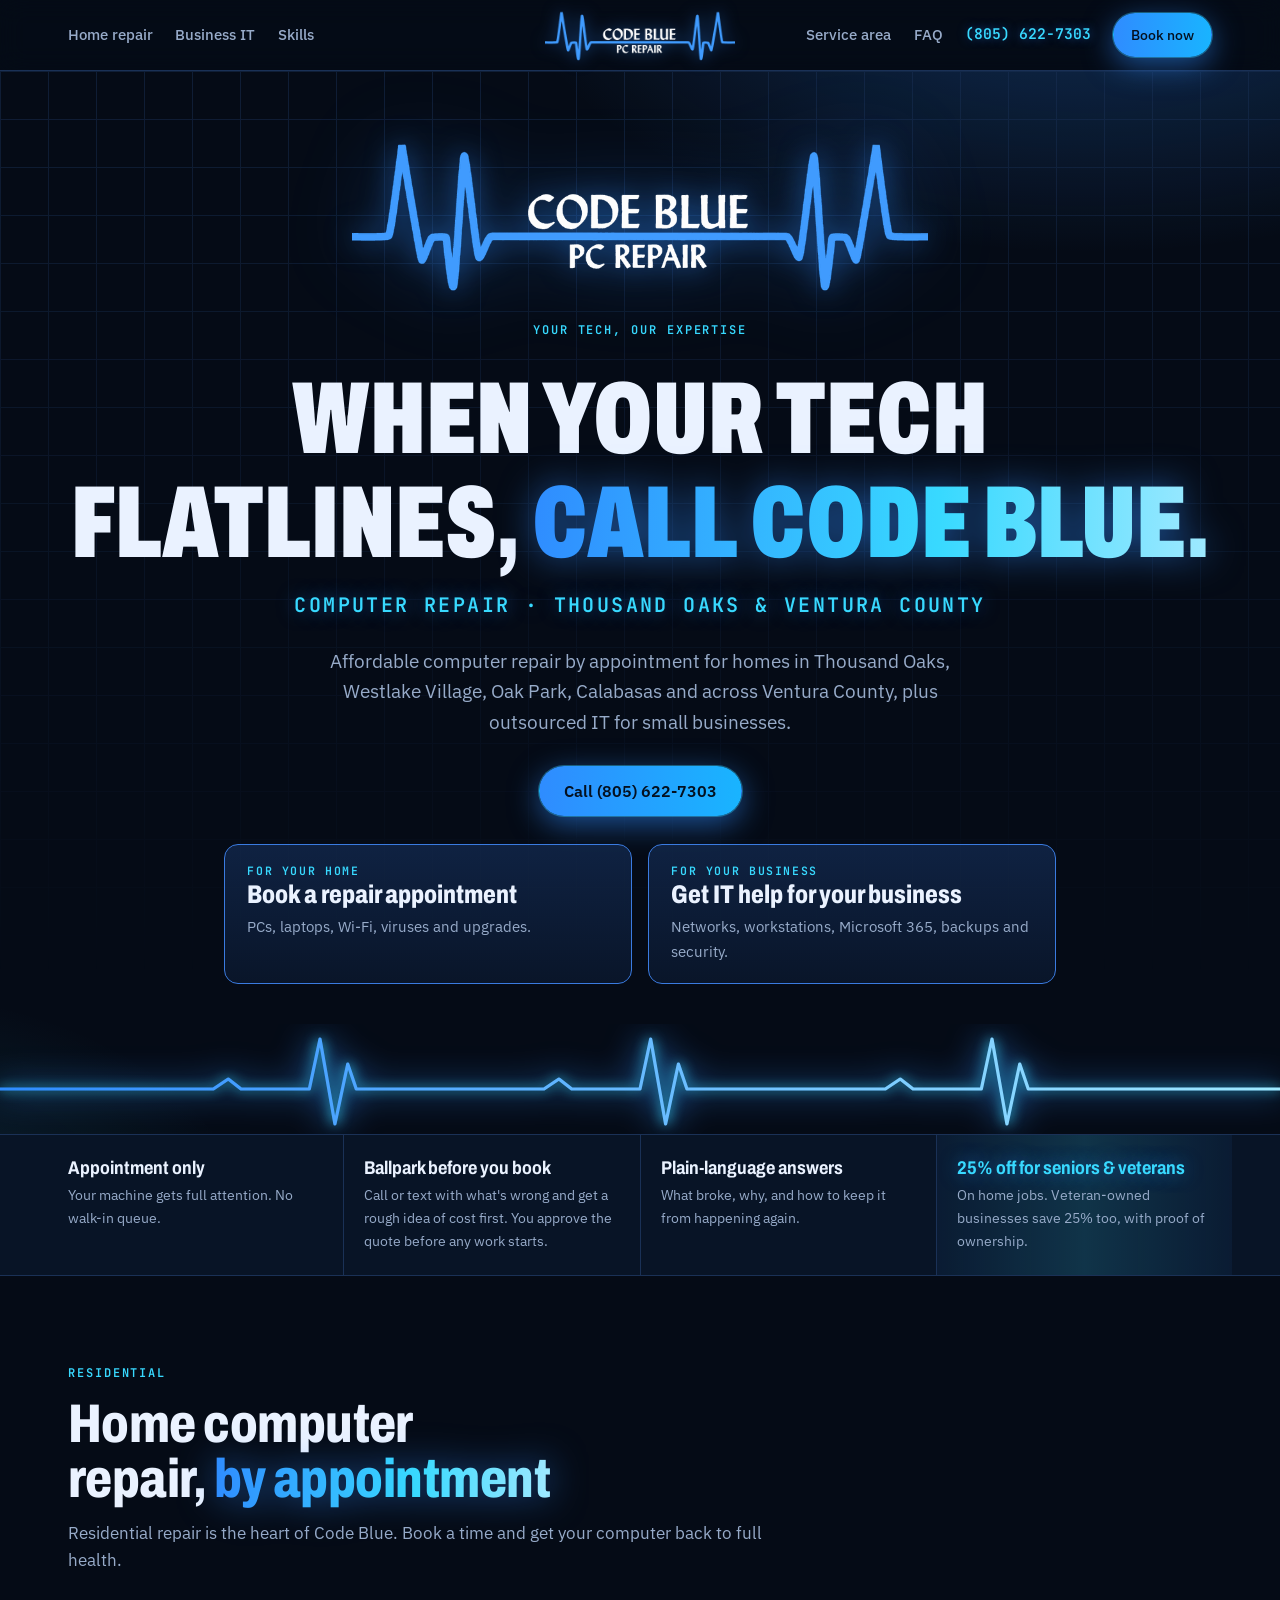
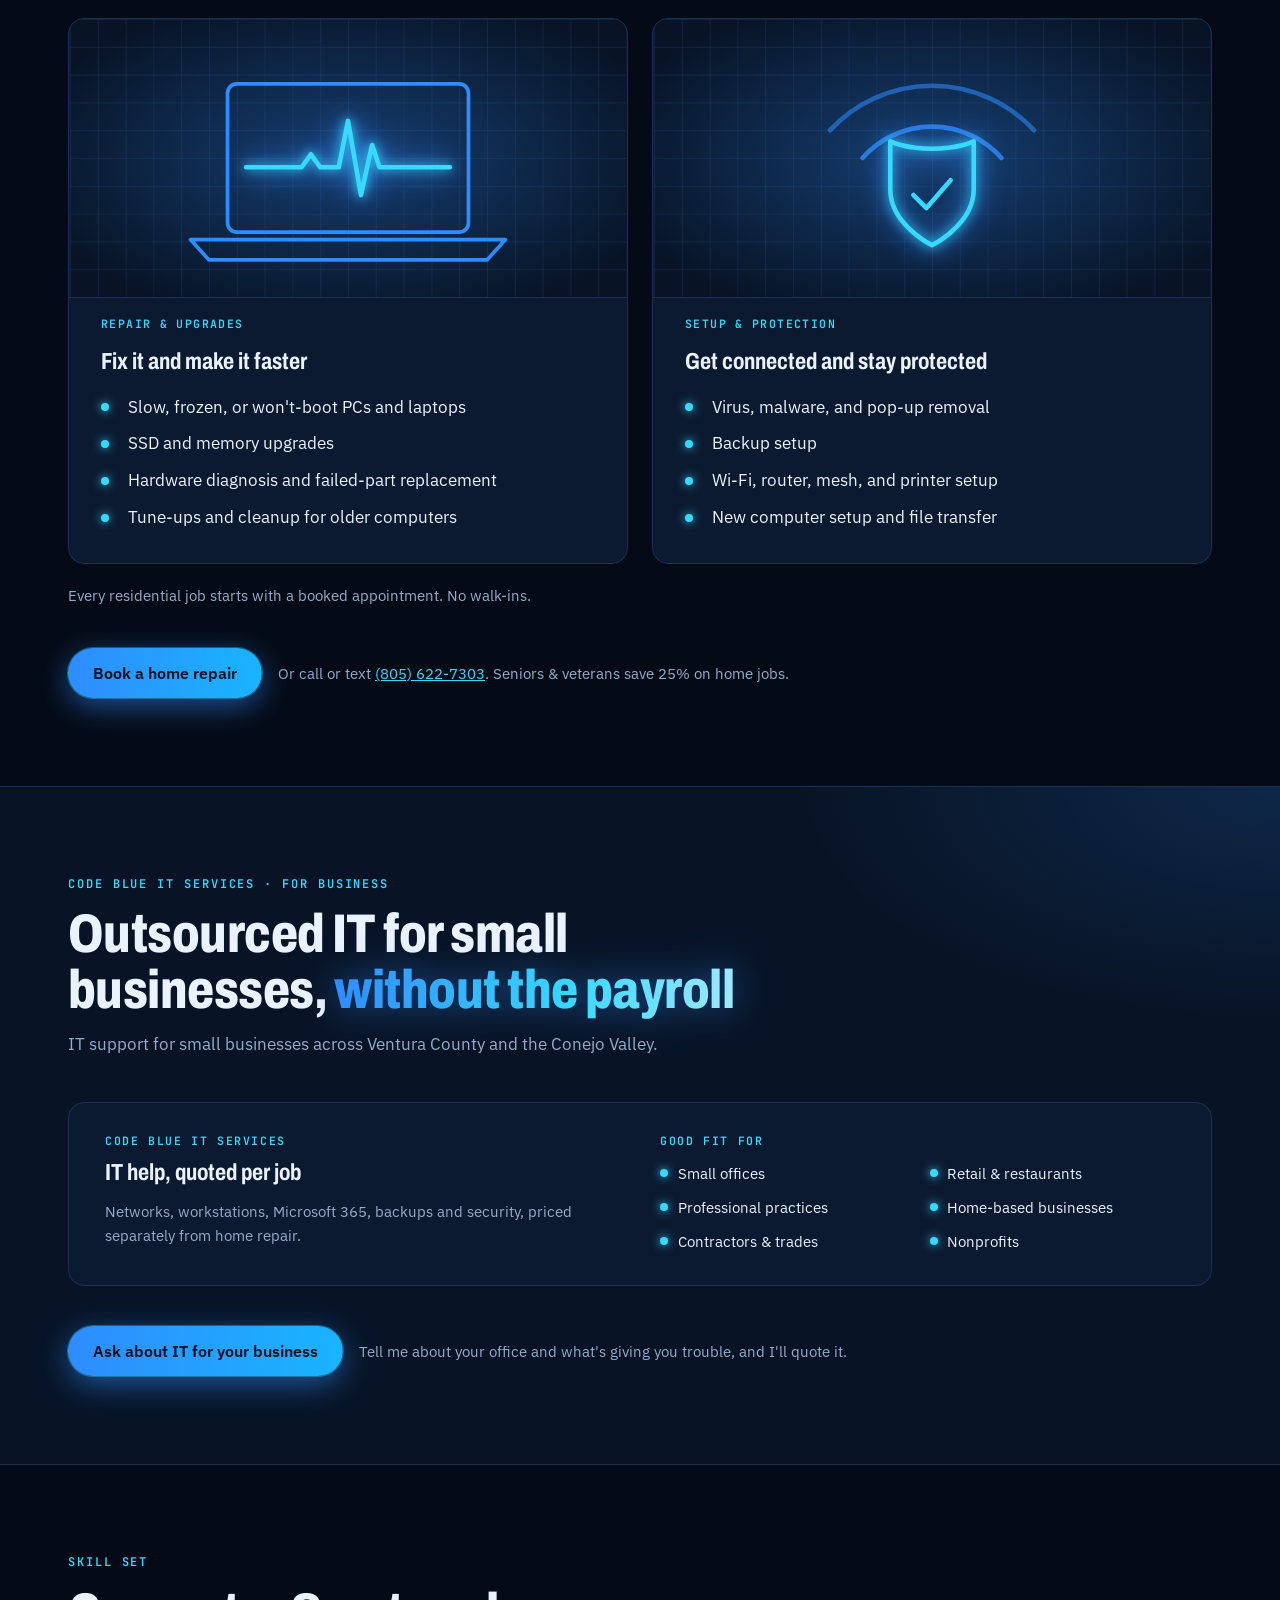
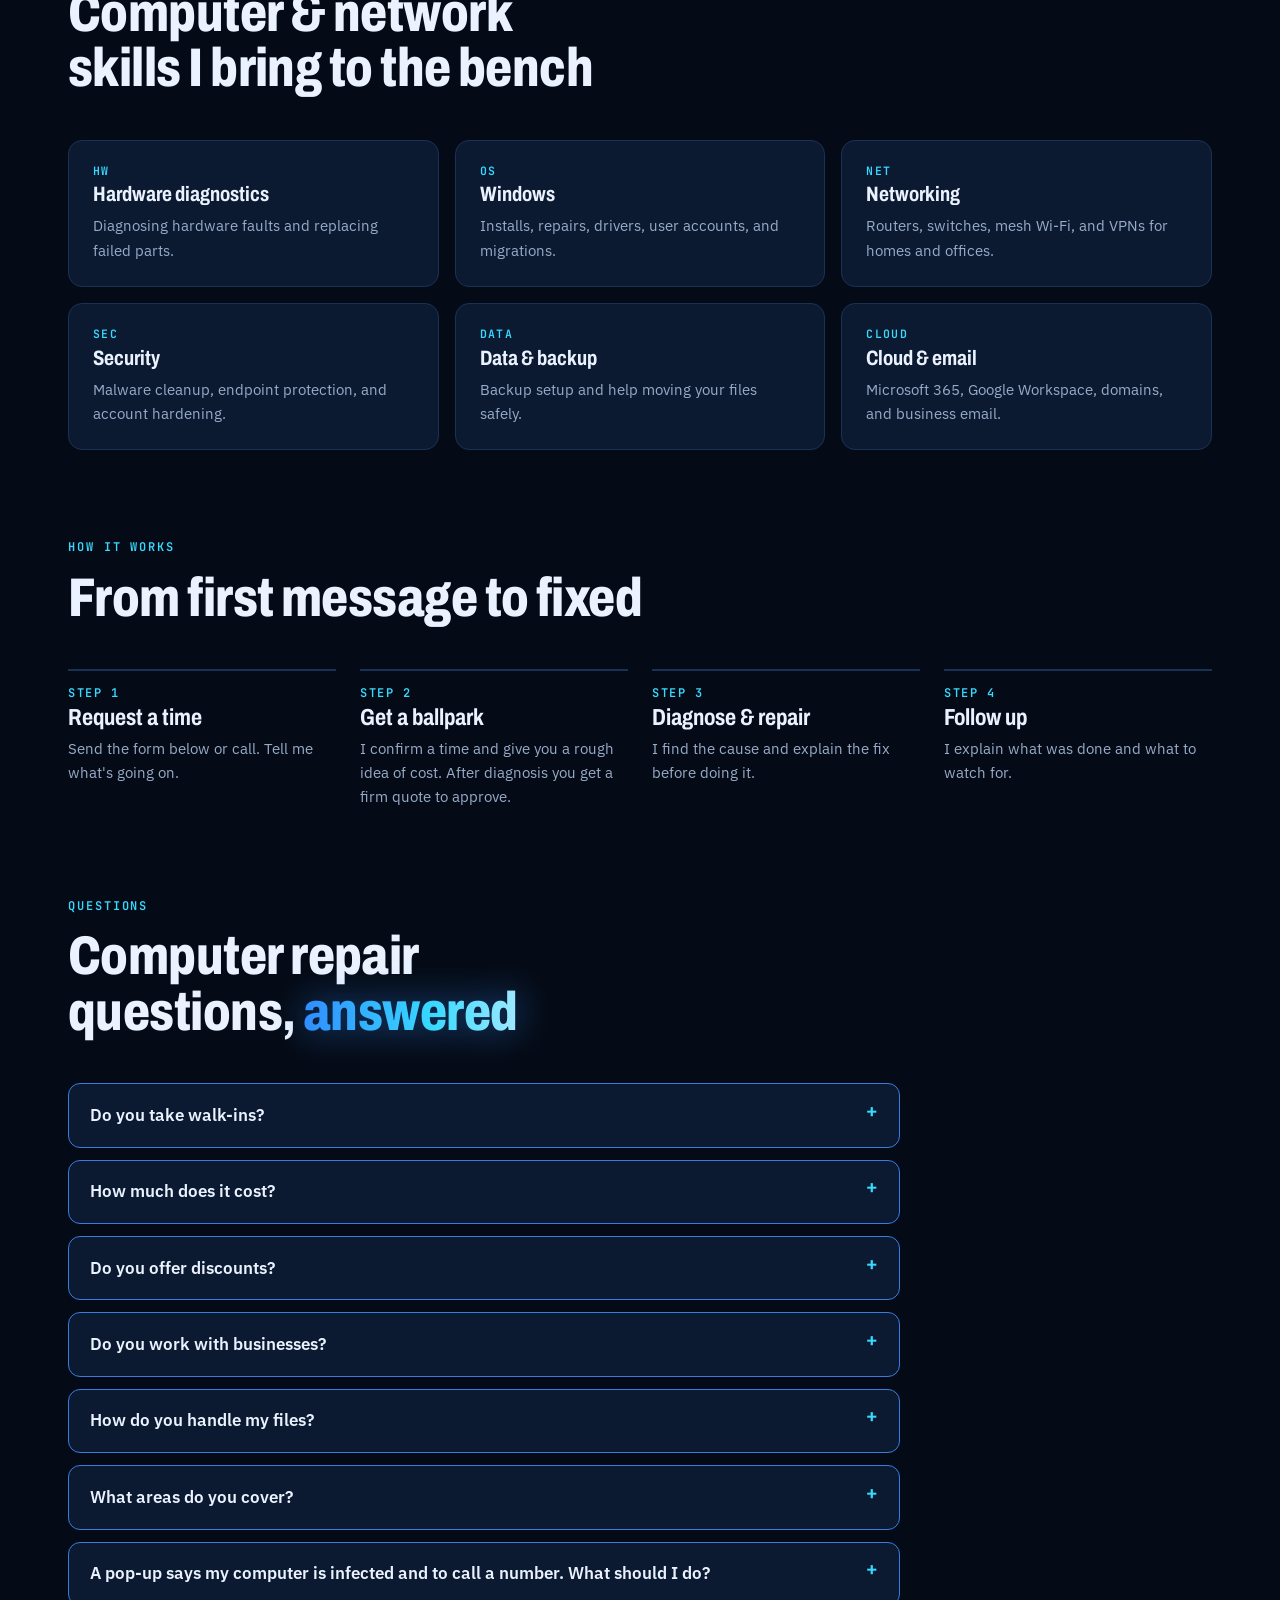
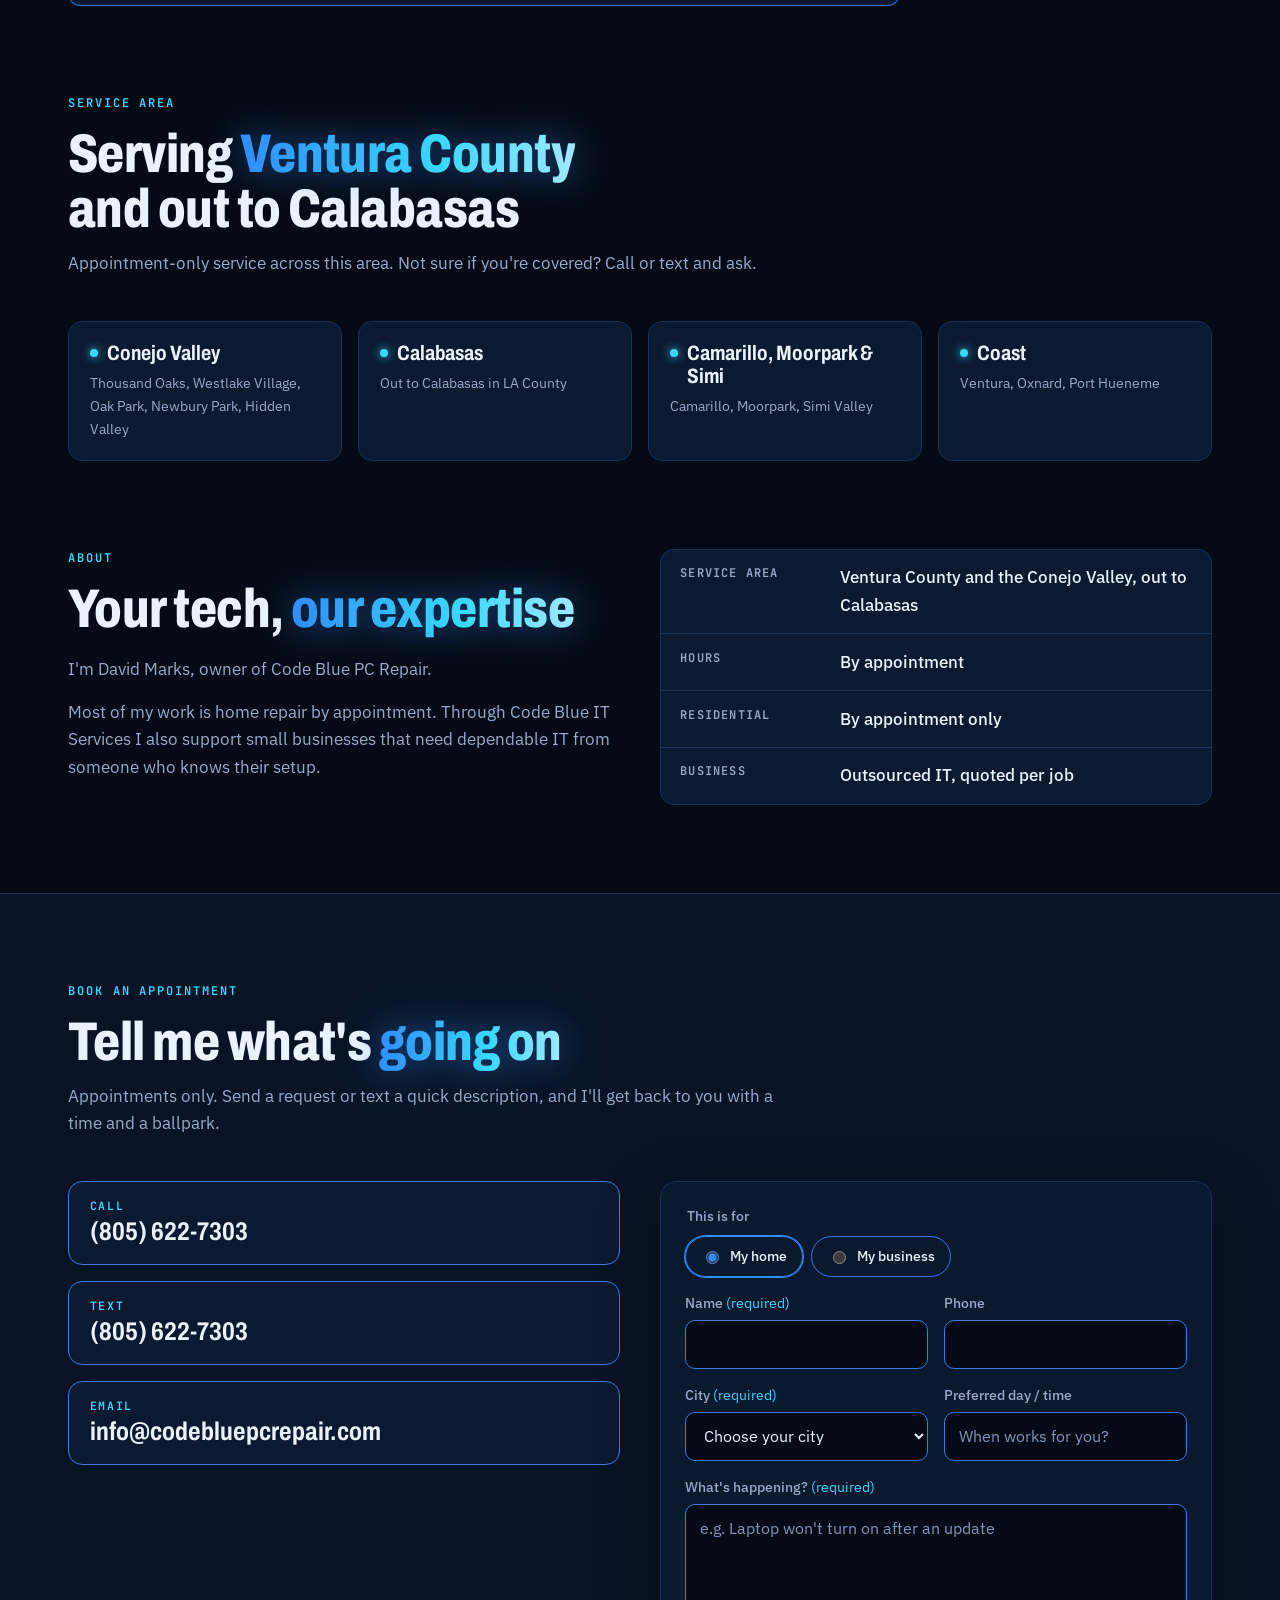
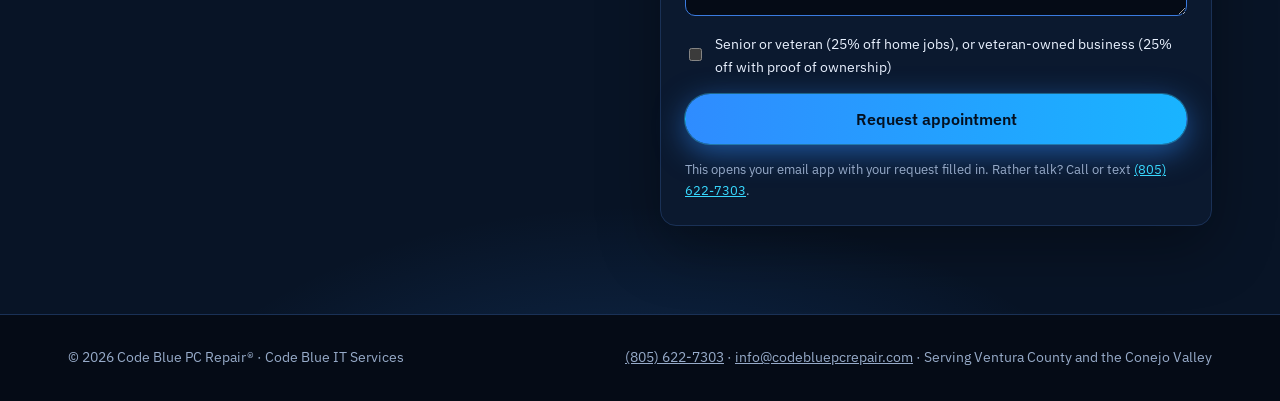
==== index.html @ 40562dd9 "Highlight only clickable things and even out card rows - Blue outline on everything you can click or" ====
<!DOCTYPE html>
<html lang="en">
<head>
<meta charset="utf-8">
<meta name="viewport" content="width=device-width, initial-scale=1, viewport-fit=cover">
<title>Affordable Computer Repair Thousand Oaks | Code Blue PC Repair</title>
<meta name="description" content="Affordable computer repair by appointment in Thousand Oaks, Westlake Village &amp; Calabasas, plus small business IT. Call or text (805) 622-7303.">
<meta name="robots" content="index, follow, max-image-preview:large">
<meta name="theme-color" content="#050b16">
<link rel="canonical" href="https://codebluepcrepair.com/">
<meta property="og:type" content="website">
<meta property="og:site_name" content="Code Blue PC Repair">
<meta property="og:title" content="Affordable Computer Repair Thousand Oaks | Code Blue PC Repair">
<meta property="og:description" content="Appointment-only computer repair for homes, plus outsourced IT for small businesses across Ventura County and the Conejo Valley.">
<meta property="og:url" content="https://codebluepcrepair.com/">
<meta property="og:image" content="https://codebluepcrepair.com/og-image.png">
<meta property="og:image:width" content="1200">
<meta property="og:image:height" content="630">
<meta property="og:image:alt" content="Code Blue PC Repair logo with a glowing blue heartbeat line">
<meta name="twitter:card" content="summary_large_image">
<meta name="twitter:title" content="Affordable Computer Repair Thousand Oaks | Code Blue PC Repair">
<meta name="twitter:description" content="Appointment-only computer repair for homes, plus outsourced IT for small businesses across Ventura County and the Conejo Valley.">
<meta name="twitter:image" content="https://codebluepcrepair.com/og-image.png">
<script type="application/ld+json">{
 "@context": "https://schema.org",
 "@type": "LocalBusiness",
 "@id": "https://codebluepcrepair.com/#business",
 "name": "Code Blue PC Repair",
 "alternateName": "Code Blue IT Services",
 "slogan": "Your Tech, Our Expertise",
 "description": "Appointment-only computer repair for homes and outsourced IT support for small businesses in Ventura County and the Conejo Valley.",
 "url": "https://codebluepcrepair.com/",
 "logo": "https://codebluepcrepair.com/logo.png",
 "image": "https://codebluepcrepair.com/og-image.png",
 "telephone": "+1-805-622-7303",
 "priceRange": "$",
 "email": "info@codebluepcrepair.com",
 "founder": {
  "@type": "Person",
  "name": "David Marks"
 },
 "areaServed": [
  {
   "@type": "AdministrativeArea",
   "name": "Ventura County, CA"
  },
  {
   "@type": "City",
   "name": "Thousand Oaks, CA"
  },
  {
   "@type": "City",
   "name": "Westlake Village, CA"
  },
  {
   "@type": "Place",
   "name": "Oak Park, CA"
  },
  {
   "@type": "Place",
   "name": "Newbury Park, CA"
  },
  {
   "@type": "City",
   "name": "Calabasas, CA"
  },
  {
   "@type": "City",
   "name": "Camarillo, CA"
  },
  {
   "@type": "City",
   "name": "Moorpark, CA"
  },
  {
   "@type": "City",
   "name": "Simi Valley, CA"
  },
  {
   "@type": "City",
   "name": "Ventura, CA"
  },
  {
   "@type": "City",
   "name": "Oxnard, CA"
  },
  {
   "@type": "City",
   "name": "Port Hueneme, CA"
  },
  {
   "@type": "Place",
   "name": "Hidden Valley, Ventura County, CA"
  }
 ],
 "knowsAbout": [
  "Computer repair",
  "Virus and malware removal",
  "Wi-Fi and network setup",
  "Small business IT support",
  "Microsoft 365 and Google Workspace setup"
 ],
 "hasOfferCatalog": {
  "@type": "OfferCatalog",
  "name": "IT services",
  "itemListElement": [
   {
    "@type": "Offer",
    "itemOffered": {
     "@type": "Service",
     "name": "Home computer repair"
    }
   },
   {
    "@type": "Offer",
    "itemOffered": {
     "@type": "Service",
     "name": "Virus and malware removal"
    }
   },
   {
    "@type": "Offer",
    "itemOffered": {
     "@type": "Service",
     "name": "Backup setup"
    }
   },
   {
    "@type": "Offer",
    "itemOffered": {
     "@type": "Service",
     "name": "Wi-Fi, router and printer setup"
    }
   },
   {
    "@type": "Offer",
    "itemOffered": {
     "@type": "Service",
     "name": "Small business IT support"
    }
   }
  ]
 }
}</script>
<script type="application/ld+json">{
 "@context": "https://schema.org",
 "@type": "WebSite",
 "@id": "https://codebluepcrepair.com/#website",
 "name": "Code Blue PC Repair",
 "url": "https://codebluepcrepair.com/",
 "publisher": {
  "@id": "https://codebluepcrepair.com/#business"
 }
}</script>
<!-- FAQPage: keep identical to the visible FAQ in #faq -->
<script type="application/ld+json">{
 "@context": "https://schema.org",
 "@type": "FAQPage",
 "mainEntity": [
  {
   "@type": "Question",
   "name": "Do you take walk-ins?",
   "acceptedAnswer": {
    "@type": "Answer",
    "text": "No. Code Blue works by appointment only, so each repair gets full attention and you aren't left waiting in line."
   }
  },
  {
   "@type": "Question",
   "name": "How much does it cost?",
   "acceptedAnswer": {
    "@type": "Answer",
    "text": "Every job is priced on its own, and home repairs and business support are quoted separately. Code Blue keeps pricing affordable. You'll get an estimate before any repair work starts, and nothing is done without your OK. Call or text for a ballpark before you book."
   }
  },
  {
   "@type": "Question",
   "name": "Do you offer discounts?",
   "acceptedAnswer": {
    "@type": "Answer",
    "text": "Yes. Seniors and veterans get 25% off home jobs. Veteran-owned businesses get 25% off too, with proof of veteran ownership. Just mention it when you book and I'll confirm how it applies."
   }
  },
  {
   "@type": "Question",
   "name": "Do you work with businesses?",
   "acceptedAnswer": {
    "@type": "Answer",
    "text": "Yes. Through Code Blue IT Services I provide outsourced IT for small businesses: networks, workstations, Microsoft 365, backups and security. Business work is quoted separately from home repairs."
   }
  },
  {
   "@type": "Question",
   "name": "How do you handle my files?",
   "acceptedAnswer": {
    "@type": "Answer",
    "text": "I treat what's on your computer as confidential and only look at what the repair requires. Before any work that could affect your data, I'll talk with you about backing it up first."
   }
  },
  {
   "@type": "Question",
   "name": "What areas do you cover?",
   "acceptedAnswer": {
    "@type": "Answer",
    "text": "Ventura County and the Conejo Valley, out to Calabasas: Thousand Oaks, Westlake Village, Oak Park, Newbury Park, Hidden Valley, Calabasas, Camarillo, Moorpark, Simi Valley, Ventura, Oxnard, Port Hueneme and nearby. Outside that area? Call or text and ask."
   }
  },
  {
   "@type": "Question",
   "name": "A pop-up says my computer is infected and to call a number. What should I do?",
   "acceptedAnswer": {
    "@type": "Answer",
    "text": "Don't call the number in the pop-up, don't let anyone you don't know connect to your computer, and never pay with gift cards or a wire transfer. Close the browser or restart the computer. If you gave them a card number or bank login, call your bank right away. If the pop-up keeps coming back, or you already let someone in, call or text (805) 622-7303 and book a malware check. Seniors get 25% off home jobs."
   }
  }
 ]
}</script>
<link rel="icon" type="image/png" href="favicon.png">
<link rel="apple-touch-icon" href="favicon.png">
<link rel="preload" href="fonts/archivo.woff2" as="font" type="font/woff2" crossorigin>
<link rel="preload" href="fonts/ibm-plex-sans.woff2" as="font" type="font/woff2" crossorigin>
<style>
@font-face { font-family: "Archivo"; src: url("fonts/archivo.woff2") format("woff2"); font-weight: 700 900; font-stretch: 66% 85%; font-display: swap; }
@font-face { font-family: "IBM Plex Sans"; src: url("fonts/ibm-plex-sans.woff2") format("woff2"); font-weight: 400 600; font-display: swap; }
@font-face { font-family: "JetBrains Mono"; src: url("fonts/jetbrains-mono-600.woff2") format("woff2"); font-weight: 600; font-display: swap; }
@font-face { font-family: "Archivo Fallback"; src: local("Arial Bold"), local("Arial-BoldMT"), local("Liberation Sans Bold"), local("Helvetica Bold"), local("Roboto Bold"); font-weight: 700 900; size-adjust: 82%; }
@font-face { font-family: "Archivo Hero Fallback"; src: local("Arial Bold"), local("Arial-BoldMT"), local("Liberation Sans Bold"), local("Helvetica Bold"), local("Roboto Bold"); font-weight: 700 900; size-adjust: 73.5%; }
/* Layout: a glowing patient monitor at night. Deliberately dark-only so the electric blue can glow.
   Hero with two doors (home / business), a commitments strip, service lanes, business plans,
   skills, process, FAQ, then intake. */
:root {
  --bg: #050b16;           /* monitor black */
  --bg-2: #081426;         /* raised band */
  --panel: #0c1a31;
  --line: #1a3156;
  --click-line: #3a7be0;   /* outline for anything you can click or type in */
  --ink: #eaf2ff;
  --muted: #97abc9;
  --electric: #2f8cff;     /* code blue, lit */
  --cyan: #38d9ff;         /* hot edge of the glow */
  --navy: #1e4d86;         /* logo navy */
  --glow: rgba(47, 140, 255, 0.55);
  --glow-soft: rgba(47, 140, 255, 0.16);
  --display: "Archivo", "Archivo Fallback", Arial, sans-serif;
  --body: "IBM Plex Sans", "Segoe UI", system-ui, sans-serif;
  --mono: "JetBrains Mono", ui-monospace, Consolas, monospace;
  color-scheme: dark;
}

* { box-sizing: border-box; }
html { scroll-padding-top: 6rem; }
@media (prefers-reduced-motion: no-preference) { html { scroll-behavior: smooth; } }
[hidden] { display: none !important; }
body { margin: 0; background: var(--bg); color: var(--ink); font: 400 1.0625rem/1.6 var(--body); }
a { color: var(--cyan); }
a:focus-visible, button:focus-visible, input:focus-visible, select:focus-visible, textarea:focus-visible, summary:focus-visible {
  outline: 2px solid var(--cyan); outline-offset: 3px;
}
img { max-width: 100%; }
.wrap { width: 100%; max-width: 74rem; margin: 0 auto; padding-inline: max(1.25rem, env(safe-area-inset-left)) max(1.25rem, env(safe-area-inset-right)); }
h1, h2, h3 { font-family: var(--display); font-stretch: 78%; line-height: 1.02; text-wrap: balance; margin: 0; }
h2 { font-size: clamp(2.1rem, 4.8vw, 3.4rem); font-weight: 800; letter-spacing: -0.01em; }
h3 { font-size: 1.45rem; font-weight: 700; }
p { margin: 0; }
.eyebrow { font: 600 0.75rem/1.5 var(--mono); letter-spacing: 0.16em; text-transform: uppercase; color: var(--cyan); }
.lit {
  background: linear-gradient(92deg, var(--electric), var(--cyan) 60%, #9fe9ff);
  -webkit-background-clip: text; background-clip: text; color: transparent;
  filter: drop-shadow(0 0 18px var(--glow));
}

/* Buttons */
.btn { display: inline-flex; align-items: center; justify-content: center; gap: 0.5rem; font: 600 1rem/1 var(--body); padding: 1rem 1.5rem; border-radius: 999px; text-decoration: none; border: 1px solid transparent; cursor: pointer; transition: transform .15s ease, box-shadow .2s ease; }
.btn-primary { background: linear-gradient(92deg, var(--electric), #19b4ff); color: #04101f; box-shadow: 0 0 0 1px rgba(56,217,255,.35), 0 8px 30px var(--glow); }
.btn-primary:hover { transform: translateY(-1px); box-shadow: 0 0 0 1px rgba(56,217,255,.6), 0 10px 40px var(--glow); }
.btn-ghost { color: var(--ink); border-color: rgba(56,217,255,.5); background: rgba(56,217,255,.06); }
.btn-ghost:hover { border-color: var(--cyan); box-shadow: 0 0 24px var(--glow-soft); }
@media (hover: hover) and (pointer: fine) { .sms-only { display: none; } }
.skip { position: absolute; left: 1rem; top: -3rem; z-index: 20; padding: 0.6rem 1rem; background: var(--panel); color: var(--ink); border-radius: 8px; }
.skip:focus { top: 1rem; }

/* Top bar */
.bar { position: sticky; top: env(safe-area-inset-top, 0px); z-index: 10; background: rgba(5,11,22,.82); backdrop-filter: blur(12px); -webkit-backdrop-filter: blur(12px); border-bottom: 1px solid var(--line); }
.bar .wrap { display: grid; grid-template-columns: minmax(0, 1fr) auto minmax(0, 1fr); align-items: center; gap: 1rem; padding-block: 0.55rem; }
.logo { display: block; }
.logo img { display: block; height: 3.25rem; width: auto; max-width: none; filter: drop-shadow(0 0 8px var(--glow)); }
.nav { display: flex; align-items: center; gap: 1.4rem; flex-wrap: wrap; }
.nav-right { justify-content: flex-end; }
.nav a { color: var(--muted); text-decoration: none; font-size: 0.92rem; font-weight: 500; }
.nav a:hover { color: var(--ink); }
.nav .btn { padding: 0.6rem 1.05rem; font-size: 0.9rem; color: #04101f; min-height: 2.75rem; }
.nav .btn:hover { color: #04101f; }
.nav a.nav-call { display: none; align-items: center; color: var(--cyan); font: 600 0.92rem/1 var(--mono); text-shadow: 0 0 10px var(--glow); }
.menu { display: none; position: relative; }
.menu summary { list-style: none; cursor: pointer; min-height: 2.75rem; display: flex; align-items: center; font: 600 0.72rem/1 var(--mono); letter-spacing: 0.14em; text-transform: uppercase; color: var(--cyan); padding: 0.6rem 0.85rem; border: 1px solid rgba(56,217,255,.4); border-radius: 999px; background: rgba(56,217,255,.08); }
.menu summary::-webkit-details-marker { display: none; }
.menu-panel { position: absolute; top: calc(100% + 0.6rem); left: 0; display: grid; gap: 0.15rem; min-width: 12rem; padding: 0.5rem; background: var(--panel); border: 1px solid var(--line); border-radius: 12px; box-shadow: 0 16px 40px rgba(0,0,0,.5), 0 0 24px var(--glow-soft); }
.nav .menu-panel a { padding: 0.65rem 0.8rem; border-radius: 8px; color: var(--ink); font-size: 1rem; white-space: nowrap; }
.nav .menu-panel a:hover { background: var(--glow-soft); }
@media (min-width: 1140px) { .nav a.nav-call { display: inline-flex; } }
@media (max-width: 1060px) { .nav-left > a, .nav-right > a:not(.btn) { display: none; } .menu { display: block; } }
@media (max-width: 760px) { .logo img { height: 2.2rem; } .nav .btn { padding: 0.5rem 0.8rem; font-size: 0.82rem; white-space: nowrap; } }
@media (max-width: 374px) { .bar .wrap { gap: 0.5rem; } .logo img { height: 1.9rem; } .nav .btn { padding-inline: 0.7rem; } .xs-hide { display: none; } }

/* Hero */
.hero { position: relative; overflow: hidden; padding-block: 4rem 0; isolation: isolate;
  background:
    radial-gradient(60rem 30rem at 85% -10%, rgba(47,140,255,.28), transparent 60%),
    radial-gradient(40rem 26rem at -10% 110%, rgba(56,217,255,.14), transparent 60%),
    var(--bg); }
.hero::before { content: ""; position: absolute; inset: 0; z-index: -1; opacity: .5;
  background-image: linear-gradient(var(--line) 1px, transparent 1px), linear-gradient(90deg, var(--line) 1px, transparent 1px);
  background-size: 48px 48px; mask-image: linear-gradient(180deg, #000 0%, transparent 85%); -webkit-mask-image: linear-gradient(180deg, #000 0%, transparent 85%); }
.hero .wrap { display: grid; grid-template-columns: minmax(0, 1fr); gap: 1.75rem; text-align: center; justify-items: center; }
.hero-logo { display: block; width: min(100%, 36rem); height: auto; margin-inline: auto; filter: drop-shadow(0 0 14px var(--glow)) drop-shadow(0 0 40px rgba(47,140,255,.35)); }
.hero h1 { font-family: "Archivo", "Archivo Hero Fallback", Arial, sans-serif; font-size: clamp(2.9rem, 8.4vw, 6.4rem); font-weight: 900; font-stretch: 66%; text-transform: uppercase; }
.hero h1 .h1-sub { display: block; margin-top: 1rem; font: 600 clamp(0.95rem, 2.2vw, 1.25rem)/1.3 var(--mono); font-stretch: normal; letter-spacing: 0.12em; color: var(--cyan); text-shadow: 0 0 18px var(--glow); }
.hero .lead { max-width: 40rem; margin-inline: auto; font-size: 1.2rem; color: var(--muted); }
.hero-cta { display: flex; flex-wrap: wrap; justify-content: center; gap: 0.75rem; }
.doors { width: 100%; margin-inline: auto; text-align: left; display: grid; grid-template-columns: repeat(auto-fit, minmax(min(100%, 19rem), 1fr)); gap: 1rem; max-width: 52rem; }
.door { display: grid; gap: 0.35rem; align-content: start; padding: 1.25rem 1.4rem; border-radius: 14px; text-decoration: none; color: var(--ink);
  background: linear-gradient(180deg, rgba(20,44,84,.7), rgba(12,26,49,.7)); border: 1px solid var(--click-line); transition: border-color .2s, box-shadow .2s, transform .15s; }
.door:hover, .contact:hover { border-color: var(--electric); box-shadow: 0 0 0 1px var(--electric), 0 12px 40px var(--glow-soft); transform: translateY(-2px); }
.door .k { font: 600 0.72rem/1 var(--mono); letter-spacing: 0.14em; text-transform: uppercase; color: var(--cyan); }
.door b { font: 800 1.6rem/1.05 var(--display); font-stretch: 78%; }
.door span:last-child { color: var(--muted); font-size: 0.95rem; }
/* Short laptop screens: tighten the hero so the call button and doors stay above the fold. */
@media (min-width: 761px) and (max-height: 860px) { .hero { padding-top: 2.5rem; } .hero .wrap { gap: 1.25rem; } .hero-logo { width: min(100%, 30rem); } .hero h1 { font-size: clamp(2.9rem, 6vw, 4.6rem); } }
@media (min-width: 761px) and (max-height: 700px) { .hero { padding-top: 1.75rem; } .hero .wrap { gap: 1rem; } .hero-logo { width: min(100%, 21rem); } .hero h1 { font-size: clamp(2.6rem, 5vw, 3.9rem); } .hero .lead { font-size: 1.05rem; max-width: 46rem; } }
/* Cropped, not squashed, on narrow screens. */
.trace { display: block; width: max(100%, 1000px); height: 110px; margin-top: 2.5rem; position: relative; left: 50%; transform: translateX(-50%); }
.trace path { fill: none; stroke-width: 3; stroke-linejoin: round; stroke-linecap: round; }
.trace .base { stroke: rgba(47,140,255,.18); }
.trace .beam { stroke: url(#beam); stroke-dasharray: 260 2400; stroke-dashoffset: 0; filter: drop-shadow(0 0 6px var(--cyan)) drop-shadow(0 0 16px var(--electric)); }
@media (prefers-reduced-motion: no-preference) {
  /* Plays twice when the trace is on screen (under 5 seconds), then the script leaves it fully lit. */
  .trace .beam { animation: sweep 2.4s linear 2 forwards; }
  .trace.paused .beam { animation-play-state: paused; }
  @keyframes sweep { from { stroke-dashoffset: 260; } to { stroke-dashoffset: -2400; } }
  @keyframes sweep-m { from { stroke-dashoffset: -250; } to { stroke-dashoffset: -1500; } }
  @keyframes sweep-sm { from { stroke-dashoffset: -260; } to { stroke-dashoffset: -1300; } }
  @media (max-width: 760px) { .trace .beam { animation: sweep-m 2s linear 2 forwards; } }
  @media (max-width: 440px) { .trace .beam { animation: sweep-sm 1.2s linear 4 forwards; } }
}
@media (prefers-reduced-motion: reduce) { .trace .beam { stroke-dasharray: none; } }

/* Commitments strip */
.promise { border-block: 1px solid var(--line); background: var(--bg-2); }
.promise ul { list-style: none; margin: 0 auto; padding: 0; display: grid; gap: 1px; background: var(--line); grid-template-columns: 1fr; }
@media (min-width: 600px) { .promise ul { grid-template-columns: repeat(2, 1fr); } }
@media (min-width: 1000px) { .promise ul { grid-template-columns: repeat(4, 1fr); } }
.promise li { padding: 1.4rem 1.25rem; display: grid; gap: 0.25rem; align-content: start; background: var(--bg-2); }
.promise li.deal { background: linear-gradient(90deg, rgba(47,140,255,.06), rgba(56,217,255,.16), rgba(47,140,255,.06)), var(--bg-2); }
.promise li.deal b { color: var(--cyan); text-shadow: 0 0 18px var(--glow); }
.promise b { font: 700 1.15rem/1.2 var(--display); font-stretch: 85%; }
.promise span { color: var(--muted); font-size: 0.9rem; }

section { padding-block: 5.5rem; }
section.tight { padding-top: 0; }
.section-head { display: grid; gap: 0.85rem; margin-bottom: 2.75rem; max-width: 46rem; }
.section-head p { color: var(--muted); }
.section-head .eyebrow { color: var(--cyan); }

/* Service lanes */
.lanes { display: grid; grid-template-columns: repeat(auto-fit, minmax(min(100%, 22rem), 1fr)); gap: 1.5rem; }
.lane { background: var(--panel); border: 1px solid var(--line); border-radius: 16px; padding: 0 2rem 2rem; display: grid; gap: 1.25rem; align-content: start; min-width: 0; overflow: hidden; }
.lane-art { display: block; width: calc(100% + 4rem); max-width: none; margin-inline: -2rem; height: auto; aspect-ratio: 2 / 1; border-bottom: 1px solid var(--line); }
.lane-art .art-beat { filter: drop-shadow(0 0 6px #38d9ff) drop-shadow(0 0 14px #2f8cff); }
.tag { justify-self: start; font: 600 0.72rem/1 var(--mono); letter-spacing: 0.12em; text-transform: uppercase; color: var(--cyan); }
.lane ul { margin: 0; padding: 0; list-style: none; display: grid; gap: 0.6rem; }
.lane li { display: grid; grid-template-columns: 1.1rem 1fr; gap: 0.6rem; }
.lane li::before { content: ""; width: 8px; height: 8px; margin-top: 0.6rem; border-radius: 50%; background: var(--cyan); box-shadow: 0 0 10px var(--cyan); }
.lanes-note { margin-top: 1.25rem; color: var(--muted); font-size: 0.92rem; }
.nowrap { white-space: nowrap; }

/* Business band */
.biz { background:
  radial-gradient(50rem 24rem at 100% 0%, rgba(47,140,255,.16), transparent 60%), var(--bg-2);
  border-block: 1px solid var(--line); }
.plan { background: var(--panel); border: 1px solid var(--line); border-radius: 16px; padding: 1.75rem; display: grid; gap: 1.75rem; }
@media (min-width: 860px) { .plan { grid-template-columns: 1fr 1fr; gap: 2.5rem; padding: 2rem 2.25rem; } }
.plan > div { display: grid; gap: 0.9rem; align-content: start; }
.plan .k { font: 600 0.72rem/1 var(--mono); letter-spacing: 0.14em; text-transform: uppercase; color: var(--cyan); }
.plan p { color: var(--muted); font-size: 0.95rem; }
.industries { list-style: none; padding: 0; margin: 0; display: grid; grid-template-columns: 1fr; gap: 0.6rem 1.5rem; }
@media (min-width: 420px) { .industries { grid-template-columns: repeat(2, 1fr); } }
.industries li { display: grid; grid-template-columns: 8px 1fr; align-items: center; gap: 0.6rem; font-size: 0.95rem; }
.industries li::before { content: ""; width: 8px; height: 8px; border-radius: 50%; background: var(--cyan); box-shadow: 0 0 10px var(--cyan); }
.biz-cta { margin-top: 2.5rem; display: flex; flex-wrap: wrap; gap: 1rem; align-items: center; }
.biz-cta span { color: var(--muted); font-size: 0.95rem; }

/* Skills */
.skills { display: grid; grid-template-columns: 1fr; gap: 1rem; }
@media (min-width: 540px) { .skills { grid-template-columns: repeat(2, 1fr); } }
@media (min-width: 1000px) { .skills { grid-template-columns: repeat(3, 1fr); } }
.skill { background: var(--panel); border: 1px solid var(--line); border-radius: 14px; padding: 1.5rem; display: grid; gap: 0.5rem; align-content: start; }
.skill .code { font: 600 0.72rem/1 var(--mono); color: var(--cyan); letter-spacing: 0.12em; }
.skill h3 { font-size: 1.3rem; }
.skill p { font-size: 0.95rem; color: var(--muted); }

/* Steps: a real sequence */
.steps { list-style: none; margin: 0; padding: 0; display: grid; gap: 1.5rem; counter-reset: step; }
.steps, .regions { grid-template-columns: 1fr; }
@media (min-width: 560px) { .steps, .regions { grid-template-columns: repeat(2, 1fr); } }
@media (min-width: 1000px) { .steps, .regions { grid-template-columns: repeat(4, 1fr); } }
.steps li { counter-increment: step; padding-top: 1rem; display: grid; gap: 0.4rem; align-content: start; border-top: 2px solid var(--line); }
.steps li::before { content: "STEP " counter(step); font: 600 0.75rem/1 var(--mono); letter-spacing: 0.14em; color: var(--cyan); }
.steps p { color: var(--muted); font-size: 0.95rem; }

/* FAQ */
.faq { display: grid; gap: 0.75rem; max-width: 52rem; }
.faq details { background: var(--panel); border: 1px solid var(--click-line); border-radius: 12px; padding: 1.1rem 1.3rem; transition: border-color .2s, box-shadow .2s; }
.faq details:hover, .faq details[open] { border-color: var(--electric); box-shadow: 0 0 0 1px var(--electric); }
.faq summary { cursor: pointer; font-weight: 600; list-style: none; display: flex; justify-content: space-between; gap: 1rem; }
.faq summary::after { content: "+"; content: "+" / ""; font: 600 1.2rem/1 var(--mono); color: var(--cyan); }
.faq details[open] summary::after { content: "\2212"; content: "\2212" / ""; }
.faq summary::-webkit-details-marker { display: none; }
.faq p { color: var(--muted); margin-top: 0.75rem; }

/* Service area */
.regions { display: grid; gap: 1rem; }
.region { padding: 1.25rem 1.3rem; border: 1px solid var(--line); border-radius: 14px; background: var(--panel); display: grid; gap: 0.35rem; align-content: start; }
.region b { font: 700 1.3rem/1.1 var(--display); font-stretch: 80%; display: flex; align-items: baseline; gap: 0.6rem; }
.region b::before { content: ""; width: 8px; height: 8px; border-radius: 50%; background: var(--cyan); box-shadow: 0 0 10px var(--cyan); flex: none; transform: translateY(-0.15em); }
.region span { color: var(--muted); font-size: 0.9rem; }

/* About */
.about { display: grid; grid-template-columns: repeat(auto-fit, minmax(min(100%, 20rem), 1fr)); gap: 2.5rem; align-items: start; }
.about h2 { margin-block: 0.85rem 1.25rem; }
.about p + p { margin-top: 1rem; }
.about .body { color: var(--muted); }
.facts { margin: 0; border: 1px solid var(--line); border-radius: 14px; background: var(--panel); overflow: hidden; container-type: inline-size; }
.facts div { display: grid; grid-template-columns: 9rem 1fr; gap: 1rem; padding: 0.9rem 1.2rem; border-top: 1px solid var(--line); }
.facts div:first-child { border-top: 0; }
.facts dt { font: 600 0.75rem/1.6 var(--mono); text-transform: uppercase; letter-spacing: 0.1em; color: var(--muted); }
.facts dd { margin: 0; font-weight: 500; min-width: 0; overflow-wrap: anywhere; }
@container (max-width: 30rem) { .facts div { grid-template-columns: 1fr; gap: 0.2rem; } }

/* Booking */
.booking { background: radial-gradient(50rem 30rem at 50% 120%, rgba(47,140,255,.25), transparent 65%), var(--bg-2); border-top: 1px solid var(--line); }
.booking-grid { display: grid; grid-template-columns: repeat(auto-fit, minmax(min(100%, 20rem), 1fr)); gap: 2.5rem; }
.contact-list { display: grid; gap: 1rem; align-content: start; }
.contact { display: grid; gap: 0.45rem; padding: 1.1rem 1.3rem; border: 1px solid var(--click-line); border-radius: 14px; background: var(--panel); color: var(--ink); text-decoration: none; transition: border-color .2s, box-shadow .2s, transform .15s; }
.contact .label { font: 600 0.72rem/1 var(--mono); letter-spacing: 0.14em; text-transform: uppercase; color: var(--cyan); }
.contact .val { font: 700 1.6rem/1.1 var(--display); font-stretch: 80%; overflow-wrap: anywhere; }
form { display: grid; gap: 1rem; background: rgba(12,26,49,.85); border: 1px solid var(--line); border-radius: 16px; padding: 1.5rem; min-width: 0; box-shadow: 0 20px 60px rgba(0,0,0,.35); }
.who { display: flex; flex-wrap: wrap; gap: 0.5rem; border: 0; padding: 0; margin: 0; }
.who legend { font-size: 0.85rem; font-weight: 500; color: var(--muted); margin-bottom: 0.5rem; }
.who label { display: inline-flex; flex-direction: row; align-items: center; gap: 0.5rem; padding: 0.55rem 0.95rem; border: 1px solid var(--click-line); border-radius: 999px; cursor: pointer; color: var(--ink); }
.who input { width: auto; accent-color: var(--electric); }
.who label:has(input:checked) { border-color: var(--electric); box-shadow: 0 0 0 1px var(--electric); }
.row { display: grid; grid-template-columns: repeat(auto-fit, minmax(min(100%, 12rem), 1fr)); gap: 1rem; }
label { display: grid; gap: 0.35rem; font-size: 0.85rem; font-weight: 500; color: var(--muted); }
input, select, textarea { font: 400 1rem/1.4 var(--body); color: var(--ink); background: var(--bg); border: 1px solid var(--click-line); border-radius: 10px; padding: 0.75rem 0.85rem; width: 100%; }
::placeholder { color: #8296b5; opacity: 1; }
input:focus, select:focus, textarea:focus { border-color: var(--electric); }
textarea { min-height: 7rem; resize: vertical; }
form .fine { font-size: 0.8rem; color: var(--muted); }
.req { color: var(--cyan); font-weight: 400; }
.check { display: flex; align-items: center; gap: 0.6rem; color: var(--ink); font-size: 0.9rem; font-weight: 400; }
.check input { width: auto; flex: none; accent-color: var(--electric); }
.sent { display: grid; gap: 0.6rem; padding: 1rem 1.2rem; border-radius: 12px; background: rgba(47,140,255,.08); border: 1px solid var(--line); }
.sent b { font: 700 1.15rem/1.2 var(--display); font-stretch: 85%; }
.sent p { color: var(--muted); font-size: 0.92rem; }
.sent .btn { justify-self: start; padding: 0.7rem 1.1rem; font-size: 0.92rem; }

footer { padding-block: 2rem; font-size: 0.85rem; color: var(--muted); border-top: 1px solid var(--line); }
footer .wrap { display: flex; flex-wrap: wrap; justify-content: space-between; gap: 1rem; }
footer a { color: var(--muted); }
</style>
</head>
<body>
<a class="skip" href="#main">Skip to content</a>

<header class="bar">
  <div class="wrap">
    <nav class="nav nav-left" aria-label="Main">
      <details class="menu">
        <summary>Menu</summary>
        <div class="menu-panel">
          <a href="tel:+18056227303">Call (805) 622-7303</a>
          <a href="sms:+18056227303">Text us</a>
          <a href="#home-repair">Home repair</a>
          <a href="#business">Business IT</a>
          <a href="#skills">Skills</a>
          <a href="#area">Service area</a>
          <a href="#faq">FAQ</a>
          <a href="#about">About</a>
        </div>
      </details>
      <a href="#home-repair">Home repair</a>
      <a href="#business">Business IT</a>
      <a href="#skills">Skills</a>
    </nav>
    <a class="logo" href="#top" aria-label="Code Blue PC Repair home">
      <img src="logo-glow.png" alt="Code Blue PC Repair" width="190" height="52" fetchpriority="high">
    </a>
    <nav class="nav nav-right" aria-label="More">
      <a href="#area">Service area</a>
      <a href="#faq">FAQ</a>
      <a class="nav-call" href="tel:+18056227303">(805) 622-7303</a>
      <a class="btn btn-primary" href="#book"><span>Book<span class="xs-hide"> now</span></span></a>
    </nav>
  </div>
</header>

<main id="main">
  <section class="hero" aria-labelledby="hero-title">
    <div class="wrap">
      <img class="hero-logo" src="logo-glow.png" alt="" width="900" height="247" fetchpriority="high">
      <p class="eyebrow">Your Tech, Our Expertise</p>
      <h1 id="hero-title">When your tech flatlines, <span class="lit">call Code Blue.</span><span class="h1-sub">Computer repair&nbsp;&middot; Thousand&nbsp;Oaks &amp; Ventura&nbsp;County</span></h1>
      <p class="lead">Affordable computer repair by appointment for homes in Thousand Oaks, Westlake Village, Oak Park, Calabasas and across Ventura County, plus outsourced IT for small businesses.</p>
      <div class="hero-cta">
        <a class="btn btn-primary" href="tel:+18056227303">Call (805) 622-7303</a>
        <a class="btn btn-ghost sms-only" href="sms:+18056227303">Text instead</a>
      </div>
      <div class="doors">
        <a class="door" href="#book" data-who="home">
          <span class="k">For your home</span>
          <b>Book a repair appointment</b>
          <span>PCs, laptops, Wi-Fi, viruses and upgrades.</span>
        </a>
        <a class="door" href="#book" data-who="business">
          <span class="k">For your business</span>
          <b>Get IT help for your business</b>
          <span>Networks, workstations, Microsoft 365, backups and security.</span>
        </a>
      </div>
    </div>
    <svg class="trace" viewBox="0 0 1200 110" preserveAspectRatio="none" aria-hidden="true">
      <defs>
        <linearGradient id="beam" x1="0" x2="1"><stop offset="0" stop-color="#2f8cff"/><stop offset="1" stop-color="#9fe9ff"/></linearGradient>
      </defs>
      <path class="base" d="M0 65 H200 l14 -10 l12 10 H290 l10 -50 l14 85 l12 -60 l8 25 H510 l14 -10 l12 10 H600 l10 -50 l14 85 l12 -60 l8 25 H830 l14 -10 l12 10 H920 l10 -50 l14 85 l12 -60 l8 25 H1200"/>
      <path class="beam" d="M0 65 H200 l14 -10 l12 10 H290 l10 -50 l14 85 l12 -60 l8 25 H510 l14 -10 l12 10 H600 l10 -50 l14 85 l12 -60 l8 25 H830 l14 -10 l12 10 H920 l10 -50 l14 85 l12 -60 l8 25 H1200"/>
    </svg>
  </section>

  <div class="promise">
    <ul class="wrap">
      <li><b>Appointment only</b><span>Your machine gets full attention. No walk-in queue.</span></li>
      <li><b>Ballpark before you book</b><span>Call or text with what's wrong and get a rough idea of cost first. You approve the quote before any work starts.</span></li>
      <li><b>Plain-language answers</b><span>What broke, why, and how to keep it from happening again.</span></li>
      <li class="deal"><b>25% off for seniors &amp; veterans</b><span>On home jobs. Veteran-owned businesses save 25% too, with proof of ownership.</span></li>
    </ul>
  </div>

  <section id="home-repair" aria-labelledby="services-title">
    <div class="wrap">
      <div class="section-head">
        <p class="eyebrow">Residential</p>
        <h2 id="services-title">Home computer repair, <span class="lit">by appointment</span></h2>
        <p>Residential repair is the heart of Code Blue. Book a time and get your computer back to full health.</p>
      </div>
      <div class="lanes">
        <article class="lane">
          <svg class="lane-art" viewBox="0 0 600 300" role="img" aria-label="Laptop with a heartbeat line on its screen"><defs><pattern id="g1" width="30" height="30" patternUnits="userSpaceOnUse"><path d="M30 0H0V30" fill="none" stroke="#1a3156" stroke-width="1"/></pattern><radialGradient id="r1" cx="50%" cy="50%" r="60%"><stop offset="0" stop-color="#2f8cff" stop-opacity=".35"/><stop offset="1" stop-color="#2f8cff" stop-opacity="0"/></radialGradient></defs><rect width="600" height="300" fill="#081426"/><rect width="600" height="300" fill="url(#g1)"/><rect width="600" height="300" fill="url(#r1)"/><g fill="none" stroke-linejoin="round" stroke-linecap="round"><rect x="170" y="70" width="260" height="160" rx="10" stroke="#2f8cff" stroke-width="4"/><path d="M130 238 H470 l-20 22 H150 Z" stroke="#2f8cff" stroke-width="4"/><path class="art-beat" d="M190 160 H250 l10 -14 l10 14 H290 l10 -50 l14 80 l12 -54 l8 24 H410" stroke="#38d9ff" stroke-width="5"/></g></svg>
          <span class="tag">Repair &amp; upgrades</span>
          <h3>Fix it and make it faster</h3>
          <ul>
            <li>Slow, frozen, or won't-boot PCs and laptops</li>
            <li>SSD and memory upgrades</li>
            <li>Hardware diagnosis and failed-part replacement</li>
            <li>Tune-ups and cleanup for older computers</li>
          </ul>
        </article>
        <article class="lane">
          <svg class="lane-art" viewBox="0 0 600 300" role="img" aria-label="Wi-Fi signal above a security shield"><defs><pattern id="g2" width="30" height="30" patternUnits="userSpaceOnUse"><path d="M30 0H0V30" fill="none" stroke="#1a3156" stroke-width="1"/></pattern><radialGradient id="r2" cx="50%" cy="50%" r="60%"><stop offset="0" stop-color="#2f8cff" stop-opacity=".35"/><stop offset="1" stop-color="#2f8cff" stop-opacity="0"/></radialGradient></defs><rect width="600" height="300" fill="#081426"/><rect width="600" height="300" fill="url(#g2)"/><rect width="600" height="300" fill="url(#r2)"/><g fill="none" stroke-linecap="round" stroke-linejoin="round"><path d="M190 120 a150 150 0 0 1 220 0" stroke="#2f8cff" stroke-width="5" opacity=".55"/><path d="M225 150 a100 100 0 0 1 150 0" stroke="#2f8cff" stroke-width="5" opacity=".8"/><path d="M300 140 c-30 0 -45 -8 -45 -8 v52 c0 38 45 60 45 60 c0 0 45 -22 45 -60 v-52 c0 0 -15 8 -45 8 z" stroke="#38d9ff" stroke-width="5" class="art-beat"/><path d="M280 190 l14 14 l26 -30" stroke="#38d9ff" stroke-width="5"/></g></svg>
          <span class="tag">Setup &amp; protection</span>
          <h3>Get connected and stay protected</h3>
          <ul>
            <li>Virus, malware, and pop-up removal</li>
            <li>Backup setup</li>
            <li>Wi-Fi, router, mesh, and printer setup</li>
            <li>New computer setup and file transfer</li>
          </ul>
        </article>
      </div>
      <p class="lanes-note">Every residential job starts with a booked appointment. <span class="nowrap">No walk-ins.</span></p>
      <div class="biz-cta">
        <a class="btn btn-primary" href="#book" data-who="home">Book a home repair</a>
        <span>Or call or text <a href="tel:+18056227303">(805) 622-7303</a>. Seniors &amp; veterans save 25% on home jobs.</span>
      </div>
    </div>
  </section>

  <section id="business" class="biz" aria-labelledby="biz-title">
    <div class="wrap">
      <div class="section-head">
        <p class="eyebrow">Code Blue IT Services &middot; for business</p>
        <h2 id="biz-title">Outsourced IT for small businesses, <span class="lit">without the payroll</span></h2>
        <p>IT support for small businesses across Ventura County and the Conejo Valley.</p>
      </div>
      <article class="plan">
        <div>
          <span class="k">Code Blue IT Services</span>
          <h3>IT help, quoted per job</h3>
          <p>Networks, workstations, Microsoft 365, backups and security, priced separately from home repair.</p>
        </div>
        <div>
          <span class="k" id="fit-title">Good fit for</span>
          <ul class="industries" role="list" aria-labelledby="fit-title">
            <li>Small offices</li><li>Retail &amp; restaurants</li><li>Professional practices</li><li>Home-based businesses</li><li>Contractors &amp; trades</li><li>Nonprofits</li>
          </ul>
        </div>
      </article>
      <div class="biz-cta">
        <a class="btn btn-primary" href="#book" data-who="business">Ask about IT for your business</a>
        <span>Tell me about your office and what's giving you trouble, and I'll quote it.</span>
      </div>
    </div>
  </section>

  <section id="skills" aria-labelledby="skills-title">
    <div class="wrap">
      <div class="section-head">
        <p class="eyebrow">Skill set</p>
        <h2 id="skills-title">Computer &amp; network skills I bring to the bench</h2>
      </div>
      <div class="skills">
        <div class="skill"><span class="code">HW</span><h3>Hardware diagnostics</h3><p>Diagnosing hardware faults and replacing failed parts.</p></div>
        <div class="skill"><span class="code">OS</span><h3>Windows</h3><p>Installs, repairs, drivers, user accounts, and migrations.</p></div>
        <div class="skill"><span class="code">NET</span><h3>Networking</h3><p>Routers, switches, mesh Wi-Fi, and VPNs for homes and offices.</p></div>
        <div class="skill"><span class="code">SEC</span><h3>Security</h3><p>Malware cleanup, endpoint protection, and account hardening.</p></div>
        <div class="skill"><span class="code">DATA</span><h3>Data &amp; backup</h3><p>Backup setup and help moving your files safely.</p></div>
        <div class="skill"><span class="code">CLOUD</span><h3>Cloud &amp; email</h3><p>Microsoft 365, Google Workspace, domains, and business email.</p></div>
      </div>
    </div>
  </section>

  <section class="tight" aria-labelledby="how-title">
    <div class="wrap">
      <div class="section-head">
        <p class="eyebrow">How it works</p>
        <h2 id="how-title">From first message to fixed</h2>
      </div>
      <ol class="steps">
        <li><h3>Request a time</h3><p>Send the form below or call. Tell me what's going on.</p></li>
        <li><h3>Get a ballpark</h3><p>I confirm a time and give you a rough idea of cost. After diagnosis you get a firm quote to approve.</p></li>
        <li><h3>Diagnose &amp; repair</h3><p>I find the cause and explain the fix before doing it.</p></li>
        <li><h3>Follow up</h3><p>I explain what was done and what to watch for.</p></li>
      </ol>
    </div>
  </section>

  <section id="faq" class="tight" aria-labelledby="faq-title">
    <div class="wrap">
      <div class="section-head">
        <p class="eyebrow">Questions</p>
        <h2 id="faq-title">Computer repair questions, <span class="lit">answered</span></h2>
      </div>
      <!-- FAQ: keep identical to the FAQPage JSON-LD in <head> -->
      <div class="faq">
        <details><summary>Do you take walk-ins?</summary><p>No. Code Blue works by appointment only, so each repair gets full attention and you aren't left waiting in line.</p></details>
        <details><summary>How much does it cost?</summary><p>Every job is priced on its own, and home repairs and business support are quoted separately. Code Blue keeps pricing affordable. You'll get an estimate before any repair work starts, and nothing is done without your OK. Call or text for a ballpark before you book.</p></details>
        <details><summary>Do you offer discounts?</summary><p>Yes. Seniors and veterans get 25% off home jobs. Veteran-owned businesses get 25% off too, with proof of veteran ownership. Just mention it when you book and I'll confirm how it applies.</p></details>
        <details><summary>Do you work with businesses?</summary><p>Yes. Through Code Blue IT Services I provide outsourced IT for small businesses: networks, workstations, Microsoft 365, backups and security. Business work is quoted separately from home repairs.</p></details>
        <details><summary>How do you handle my files?</summary><p>I treat what's on your computer as confidential and only look at what the repair requires. Before any work that could affect your data, I'll talk with you about backing it up first.</p></details>
        <details><summary>What areas do you cover?</summary><p>Ventura County and the Conejo Valley, out to Calabasas: Thousand Oaks, Westlake Village, Oak Park, Newbury Park, Hidden Valley, Calabasas, Camarillo, Moorpark, Simi Valley, Ventura, Oxnard, Port Hueneme and nearby. Outside that area? Call or text and ask.</p></details>
        <details><summary>A pop-up says my computer is infected and to call a number. What should I do?</summary><p>Don't call the number in the pop-up, don't let anyone you don't know connect to your computer, and never pay with gift cards or a wire transfer. Close the browser or restart the computer. If you gave them a card number or bank login, call your bank right away. If the pop-up keeps coming back, or you already let someone in, call or text (805) 622-7303 and book a malware check. Seniors get 25% off home jobs.</p></details>
      </div>
    </div>
  </section>

  <section id="area" class="tight" aria-labelledby="area-title">
    <div class="wrap">
      <div class="section-head">
        <p class="eyebrow">Service area</p>
        <h2 id="area-title">Serving <span class="lit">Ventura County</span> and out to Calabasas</h2>
        <p>Appointment-only service across this area. Not sure if you're covered? Call or text and ask.</p>
      </div>
      <div class="regions">
        <div class="region"><b>Conejo Valley</b><span>Thousand Oaks, Westlake Village, Oak Park, Newbury Park, Hidden Valley</span></div>
        <div class="region"><b>Calabasas</b><span>Out to Calabasas in LA County</span></div>
        <div class="region"><b>Camarillo, Moorpark &amp; Simi</b><span>Camarillo, Moorpark, Simi Valley</span></div>
        <div class="region"><b>Coast</b><span>Ventura, Oxnard, Port Hueneme</span></div>
      </div>
    </div>
  </section>

  <section id="about" class="tight" aria-labelledby="about-title">
    <div class="wrap about">
      <div>
        <p class="eyebrow">About</p>
        <h2 id="about-title">Your tech, <span class="lit">our expertise</span></h2>
        <div class="body">
          <p>I'm David Marks, owner of Code Blue PC Repair.</p>
          <p>Most of my work is home repair by appointment. Through Code Blue IT Services I also support small businesses that need dependable IT from someone who knows their setup.</p>
        </div>
      </div>
      <dl class="facts">
        <div><dt>Service area</dt><dd>Ventura County and the Conejo Valley, out to Calabasas</dd></div>
        <div><dt>Hours</dt><dd>By appointment</dd></div>
        <div><dt>Residential</dt><dd>By appointment only</dd></div>
        <div><dt>Business</dt><dd>Outsourced IT, quoted per job</dd></div>
      </dl>
    </div>
  </section>

  <section id="book" class="booking" aria-labelledby="book-title">
    <div class="wrap">
      <div class="section-head">
        <p class="eyebrow">Book an appointment</p>
        <h2 id="book-title">Tell me what's <span class="lit">going on</span></h2>
        <p>Appointments only. Send a request or text a quick description, and I'll get back to you with a time and a ballpark.</p>
      </div>
      <div class="booking-grid">
        <div class="contact-list">
          <a class="contact" href="tel:+18056227303"><span class="label">Call</span><span class="val">(805) 622-7303</span></a>
          <a class="contact" href="sms:+18056227303"><span class="label">Text</span><span class="val">(805) 622-7303</span></a>
          <a class="contact" href="mailto:info@codebluepcrepair.com"><span class="label">Email</span><span class="val">info@codebluepcrepair.com</span></a>
        </div>
        <form id="book-form" action="mailto:info@codebluepcrepair.com?subject=Appointment%20request" method="post" enctype="text/plain">
          <fieldset class="who">
            <legend>This is for</legend>
            <label for="w-home"><input type="radio" id="w-home" name="who" value="Home" checked> My home</label>
            <label for="w-biz"><input type="radio" id="w-biz" name="who" value="Business"> My business</label>
          </fieldset>
          <div class="row">
            <label for="f-name"><span>Name <span class="req" aria-hidden="true">(required)</span></span><input id="f-name" name="name" type="text" required autocomplete="name"></label>
            <label for="f-phone">Phone<input id="f-phone" name="phone" type="tel" autocomplete="tel"></label>
          </div>
          <div class="row">
            <label for="f-city"><span>City <span class="req" aria-hidden="true">(required)</span></span><select id="f-city" name="city" required>
              <option value="">Choose your city</option>
              <option>Thousand Oaks</option><option>Westlake Village</option><option>Oak Park</option><option>Newbury Park</option>
              <option>Hidden Valley</option><option>Calabasas</option><option>Camarillo</option><option>Moorpark</option>
              <option>Simi Valley</option><option>Ventura</option><option>Oxnard</option><option>Port Hueneme</option>
              <option>Somewhere else</option>
            </select></label>
            <label for="f-when">Preferred day / time<input id="f-when" name="when" type="text" placeholder="When works for you?"></label>
          </div>
          <label for="f-company" id="company-wrap" hidden>Business name<input id="f-company" name="company" type="text" autocomplete="organization"></label>
          <label for="f-msg"><span>What's happening? <span class="req" aria-hidden="true">(required)</span></span><textarea id="f-msg" name="message" required maxlength="1200" placeholder="e.g. Laptop won't turn on after an update"></textarea></label>
          <label class="check"><input type="checkbox" name="discount" value="Senior/veteran or veteran-owned business"> Senior or veteran (25% off home jobs), or veteran-owned business (25% off with proof of ownership)</label>
          <button class="btn btn-primary" type="submit">Request appointment</button>
          <div class="sent" id="book-sent" role="status" tabindex="-1" hidden>
            <b>Your email app should open with your request.</b>
            <p>Nothing opened? Copy your request and email it to <a href="mailto:info@codebluepcrepair.com">info@codebluepcrepair.com</a>, or call or text <a href="tel:+18056227303">(805) 622-7303</a>.</p>
            <button type="button" class="btn btn-primary" id="copy-req">Copy my request</button>
          </div>
          <p class="fine">This opens your email app with your request filled in. Rather talk? Call or text <a href="tel:+18056227303">(805) 622-7303</a>.</p>
        </form>
      </div>
    </div>
  </section>
</main>

<footer>
  <div class="wrap">
    <span>&copy; <span id="yr">2026</span> Code Blue PC Repair&reg; &middot; Code Blue IT Services</span>
    <span><a href="tel:+18056227303">(805) 622-7303</a> &middot; <a href="mailto:info@codebluepcrepair.com">info@codebluepcrepair.com</a> &middot; Serving Ventura County and the Conejo Valley</span>
  </div>
</footer>

<script>
  document.getElementById('yr').textContent = new Date().getFullYear();

  // Header menu: close after a link is chosen or on Escape.
  var menu = document.querySelector('.menu');
  menu.querySelectorAll('a').forEach(function (a) {
    a.addEventListener('click', function () { menu.open = false; });
  });
  document.addEventListener('keydown', function (e) {
    if (e.key === 'Escape' && menu.open) { menu.open = false; menu.querySelector('summary').focus(); }
  });

  // Heartbeat: only animate while on screen; once the sweeps finish, leave the trace fully lit.
  var trace = document.querySelector('.trace'), beam = trace && trace.querySelector('.beam');
  if (beam) beam.addEventListener('animationend', function () { beam.style.strokeDasharray = 'none'; });
  if (trace && 'IntersectionObserver' in window) {
    trace.classList.add('paused');
    new IntersectionObserver(function (en) { trace.classList.toggle('paused', !en[0].isIntersecting); }).observe(trace);
  }

  // Booking form
  var form = document.getElementById('book-form');
  function syncWho() { document.getElementById('company-wrap').hidden = !document.getElementById('w-biz').checked; }
  form.addEventListener('change', syncWho);
  document.querySelectorAll('a[data-who]').forEach(function (a) {
    a.addEventListener('click', function () {
      document.getElementById(a.dataset.who === 'business' ? 'w-biz' : 'w-home').checked = true;
      syncWho();
    });
  });
  syncWho();
  form.addEventListener('submit', function (e) {
    e.preventDefault();
    function v(n) { return form.elements.namedItem(n).value.trim(); }
    if (!v('name') || !v('message')) {
      form.elements.namedItem(!v('name') ? 'name' : 'message').value = '';
      form.reportValidity();
      return;
    }
    var who = form.querySelector('input[name="who"]:checked').value;
    var lines = ['For: ' + who, 'Name: ' + v('name')];
    if (v('phone')) lines.push('Phone: ' + v('phone'));
    lines.push('City: ' + v('city'));
    if (who === 'Business' && v('company')) lines.push('Business: ' + v('company'));
    if (v('when')) lines.push('Preferred time: ' + v('when'));
    if (form.elements.namedItem('discount').checked) lines.push('Discount: ' + form.elements.namedItem('discount').value);
    var body = lines.join('\n') + '\n\n' + v('message');
    location.href = 'mailto:info@codebluepcrepair.com?subject=' +
      encodeURIComponent((who === 'Business' ? 'Business IT request' : 'Appointment request') + ' from ' + v('name')) +
      '&body=' + encodeURIComponent(body);

    // Not everyone has an email app set up, so show a fallback.
    var sent = document.getElementById('book-sent');
    sent.hidden = false;
    sent.focus();
    document.getElementById('copy-req').onclick = function () {
      var btn = this, text = 'To: info@codebluepcrepair.com\n\n' + body;
      var done = function () { btn.textContent = 'Copied'; };
      var ask = function () { window.prompt('Copy your request:', text); };
      if (navigator.clipboard) navigator.clipboard.writeText(text).then(done, ask); else ask();
    };
  });
</script>
</body>
</html>
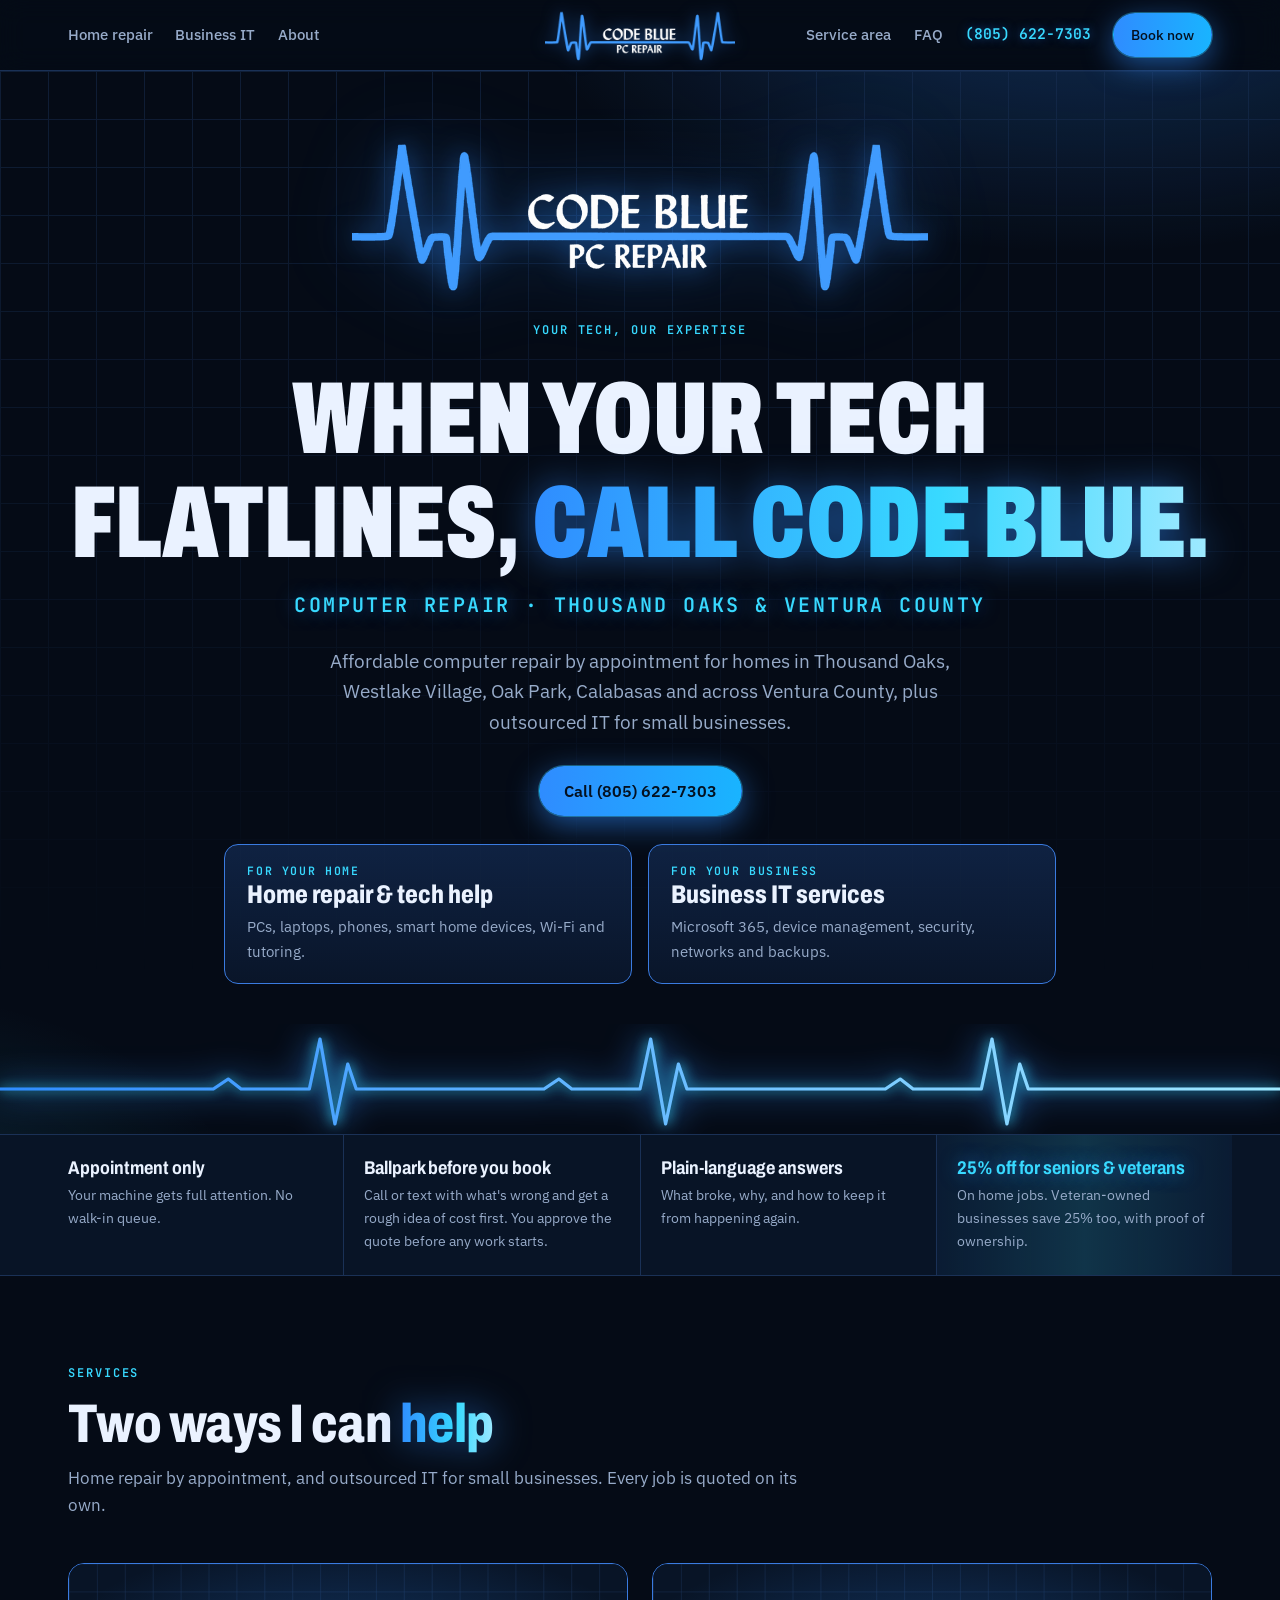
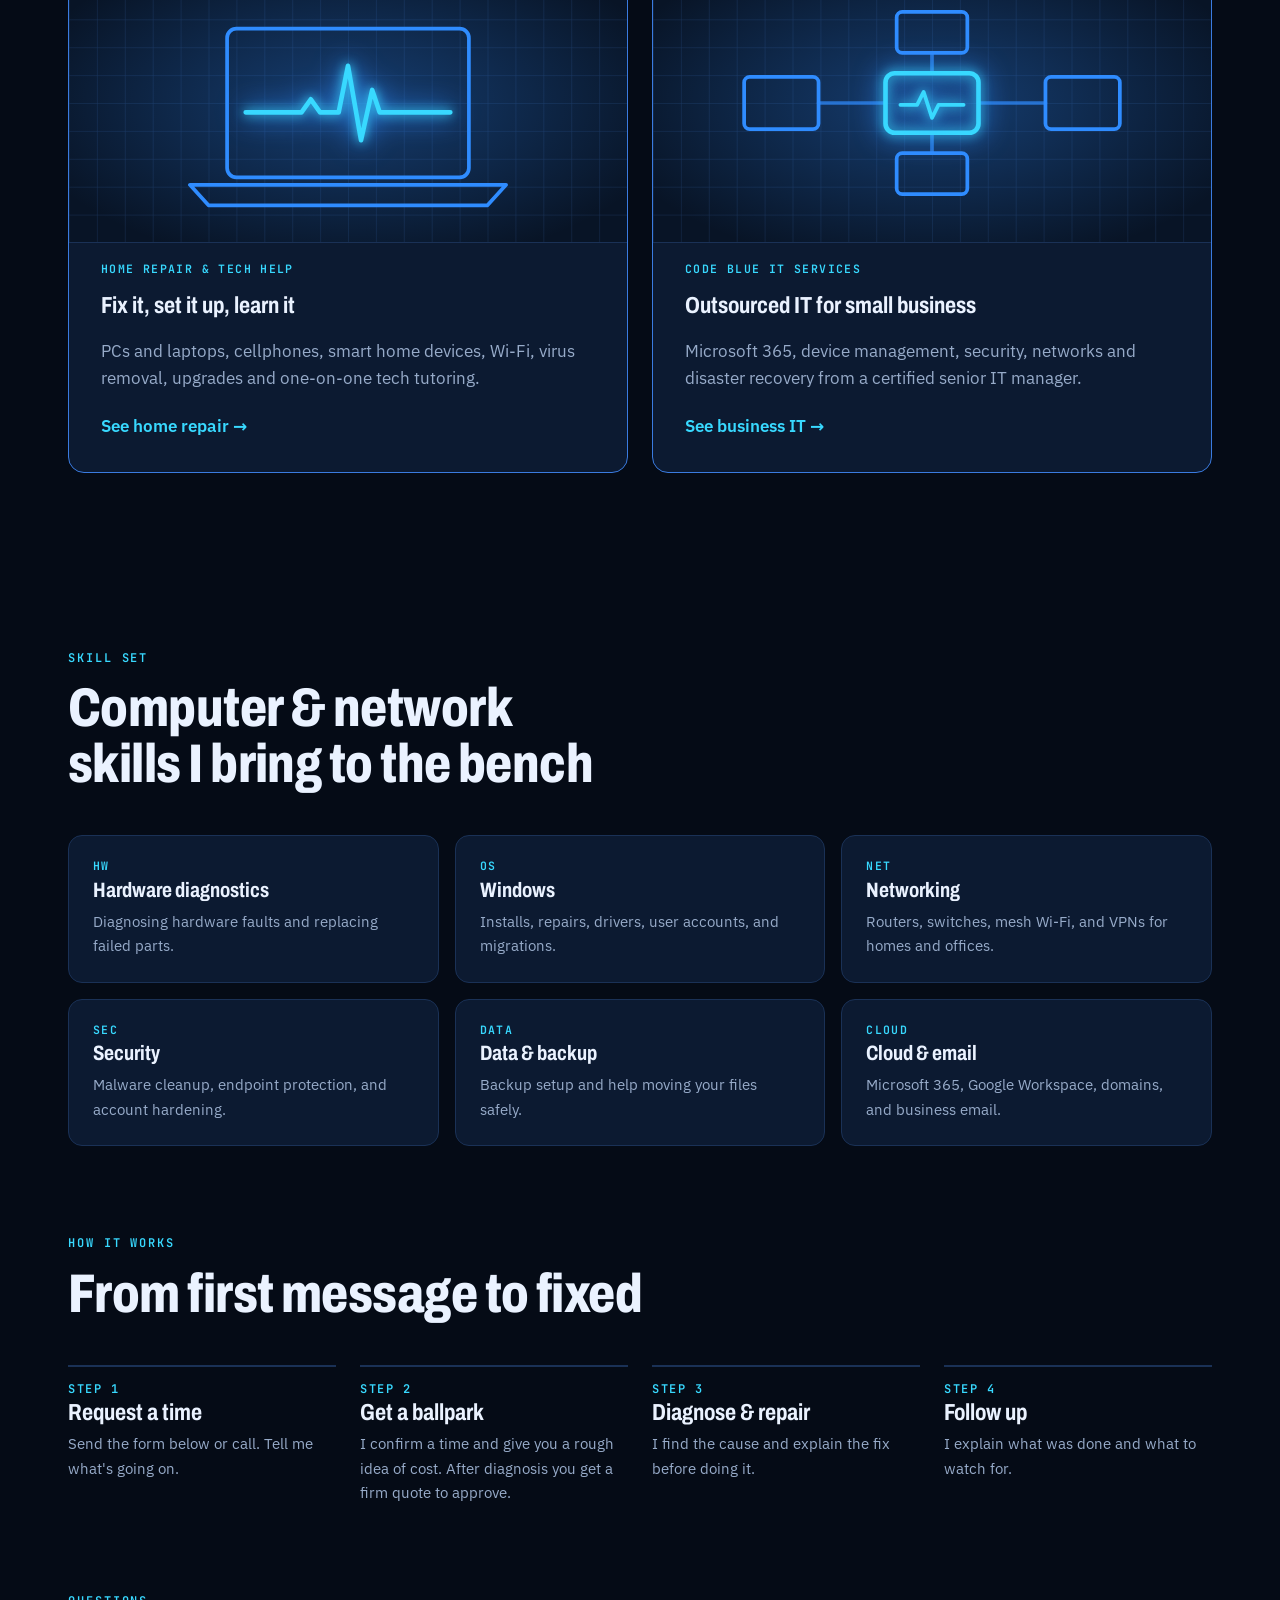
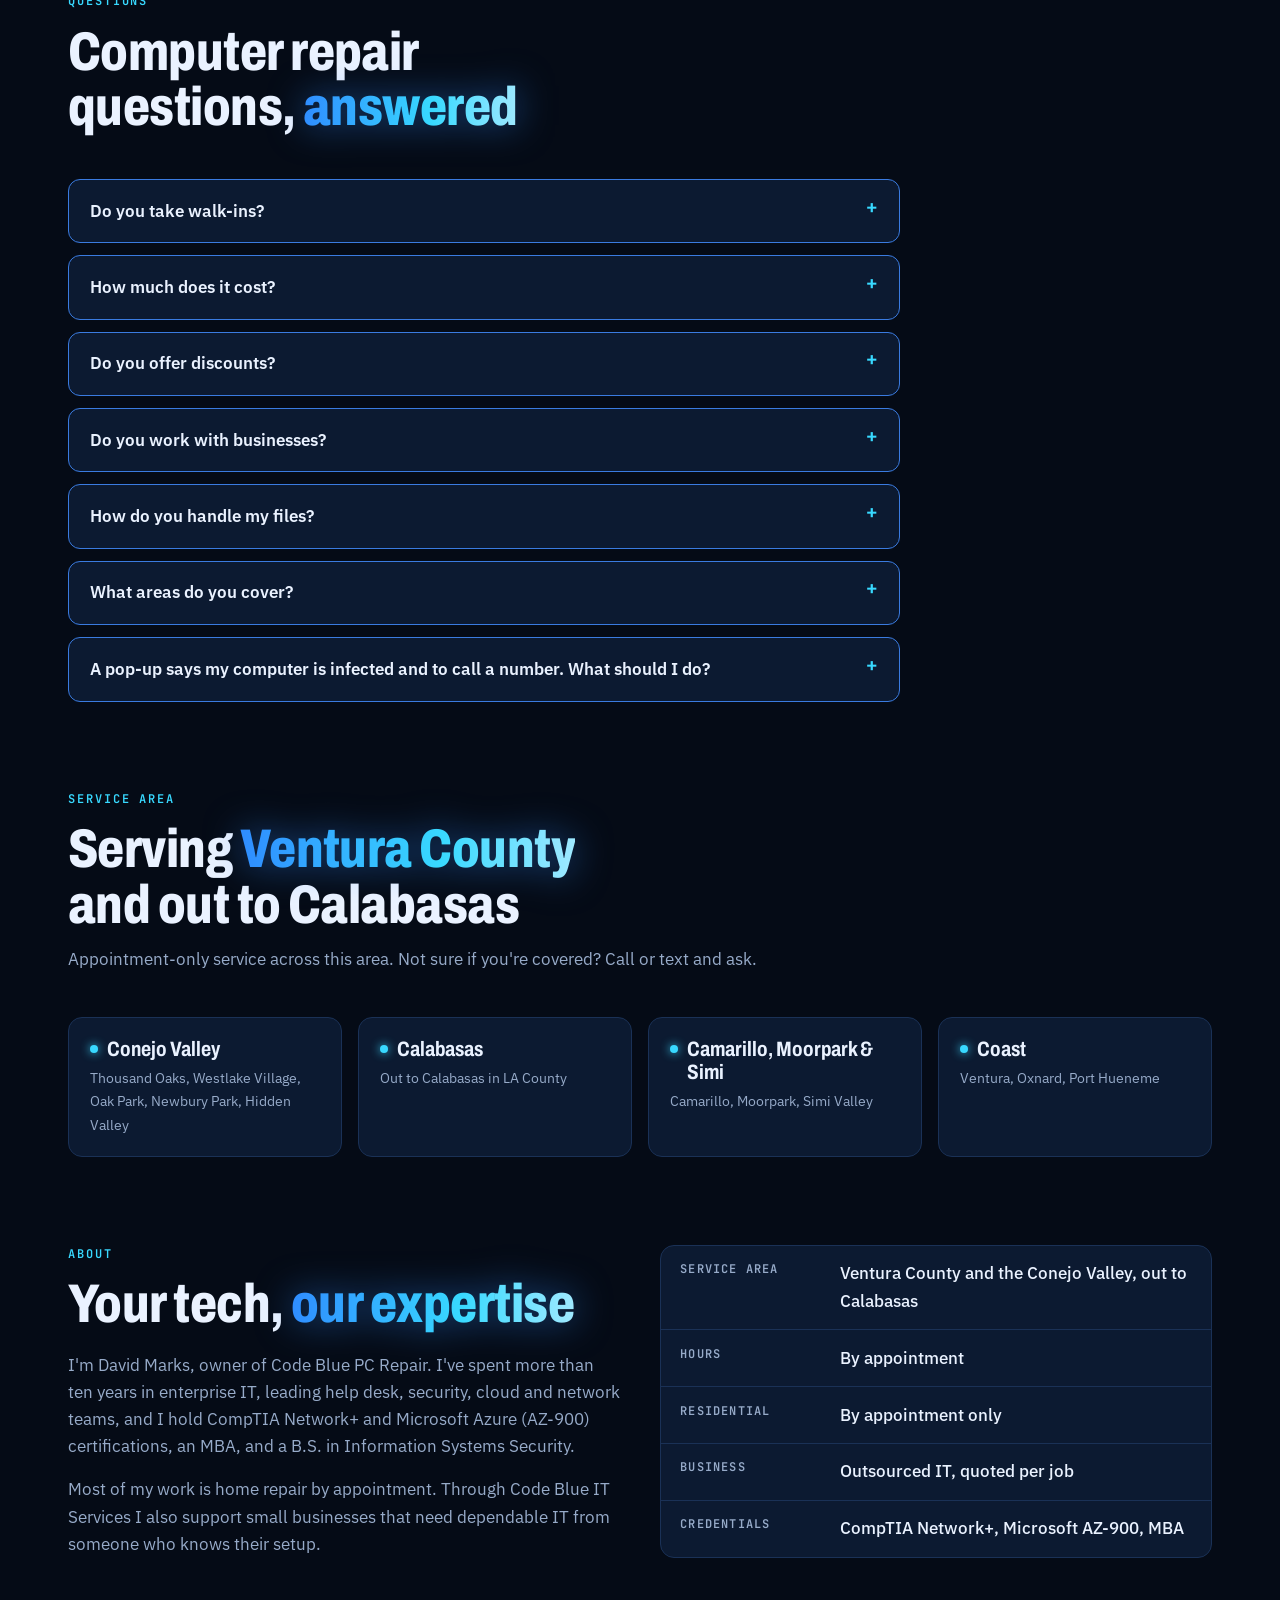
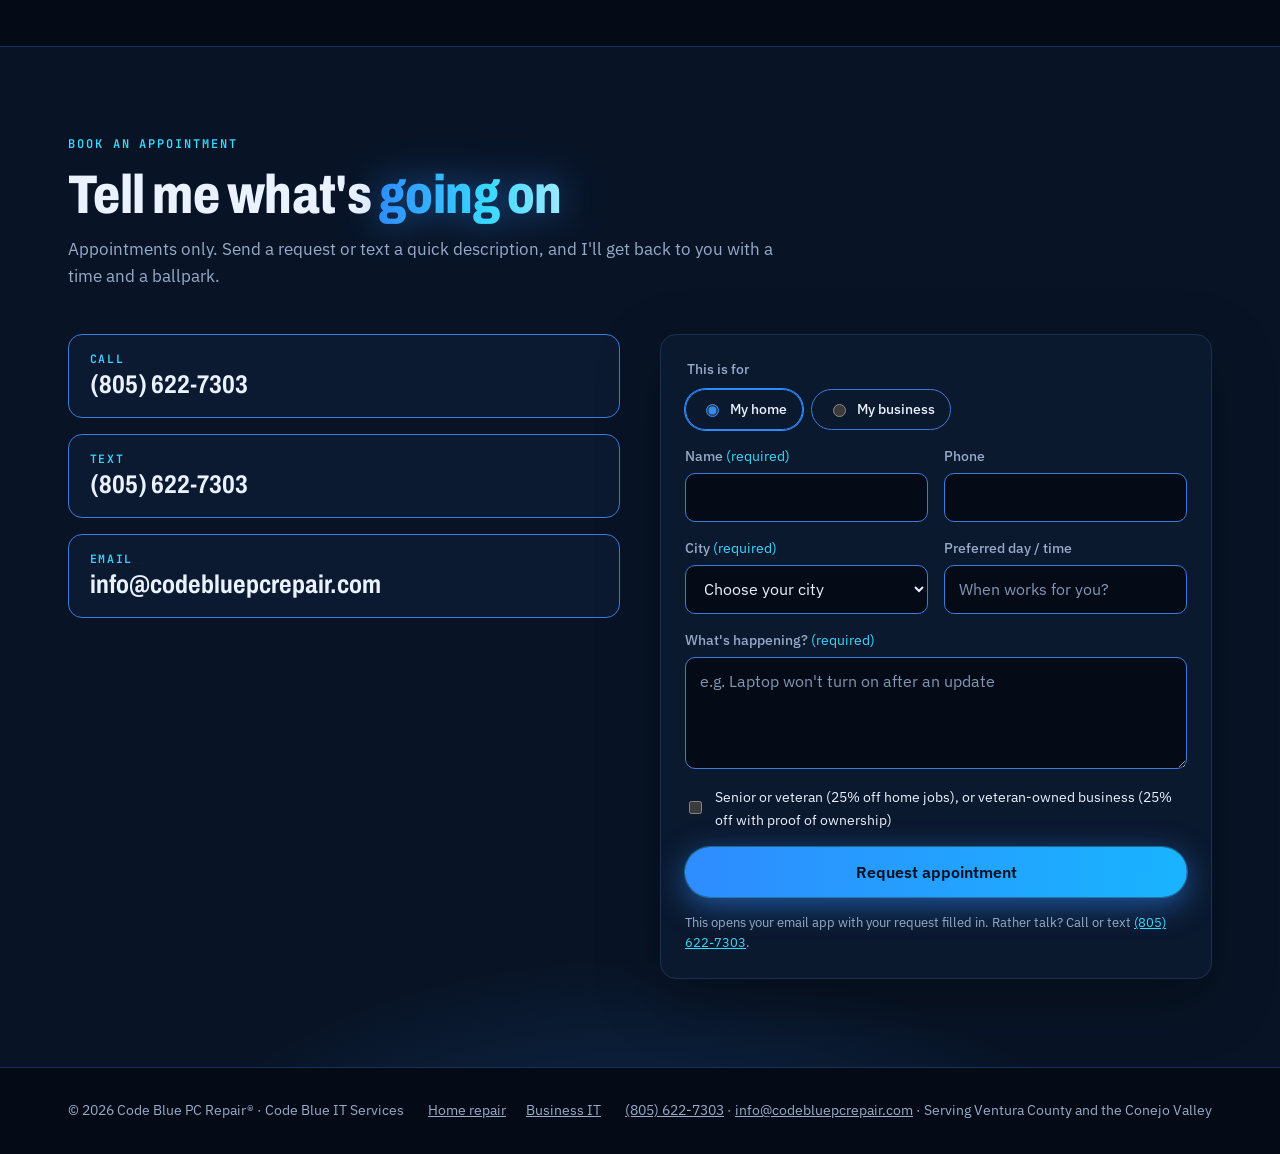
==== commit dad87a10: "Split into main, Home Repair and Business IT pages - /home-repair/: three service cards, now with ce" ====
--- a/index.html
+++ b/index.html
@@ -37,7 +37,29 @@
  "email": "info@codebluepcrepair.com",
  "founder": {
   "@type": "Person",
-  "name": "David Marks"
+  "name": "David Marks",
+  "hasCredential": [
+   {
+    "@type": "EducationalOccupationalCredential",
+    "credentialCategory": "certification",
+    "name": "CompTIA Network+"
+   },
+   {
+    "@type": "EducationalOccupationalCredential",
+    "credentialCategory": "certification",
+    "name": "Microsoft Certified: Azure Fundamentals (AZ-900)"
+   },
+   {
+    "@type": "EducationalOccupationalCredential",
+    "credentialCategory": "degree",
+    "name": "Master of Business Administration"
+   },
+   {
+    "@type": "EducationalOccupationalCredential",
+    "credentialCategory": "degree",
+    "name": "Bachelor of Science in Information Systems Security"
+   }
+  ]
  },
  "areaServed": [
   {
@@ -97,8 +119,15 @@
   "Computer repair",
   "Virus and malware removal",
   "Wi-Fi and network setup",
+  "Smartphone help",
+  "Smart home device setup",
+  "Technology tutoring",
   "Small business IT support",
-  "Microsoft 365 and Google Workspace setup"
+  "Microsoft 365 and Google Workspace setup",
+  "Microsoft Intune device management",
+  "Microsoft Azure",
+  "Network security",
+  "Disaster recovery planning"
  ],
  "hasOfferCatalog": {
   "@type": "OfferCatalog",
@@ -108,35 +137,64 @@
     "@type": "Offer",
     "itemOffered": {
      "@type": "Service",
-     "name": "Home computer repair"
-    }
-   },
-   {
-    "@type": "Offer",
-    "itemOffered": {
-     "@type": "Service",
-     "name": "Virus and malware removal"
-    }
-   },
-   {
-    "@type": "Offer",
-    "itemOffered": {
-     "@type": "Service",
-     "name": "Backup setup"
-    }
-   },
-   {
-    "@type": "Offer",
-    "itemOffered": {
-     "@type": "Service",
-     "name": "Wi-Fi, router and printer setup"
-    }
-   },
-   {
-    "@type": "Offer",
-    "itemOffered": {
-     "@type": "Service",
-     "name": "Small business IT support"
+     "name": "Home computer repair",
+     "url": "https://codebluepcrepair.com/home-repair/"
+    }
+   },
+   {
+    "@type": "Offer",
+    "itemOffered": {
+     "@type": "Service",
+     "name": "Virus and malware removal",
+     "url": "https://codebluepcrepair.com/home-repair/"
+    }
+   },
+   {
+    "@type": "Offer",
+    "itemOffered": {
+     "@type": "Service",
+     "name": "Backup setup",
+     "url": "https://codebluepcrepair.com/home-repair/"
+    }
+   },
+   {
+    "@type": "Offer",
+    "itemOffered": {
+     "@type": "Service",
+     "name": "Wi-Fi, router and printer setup",
+     "url": "https://codebluepcrepair.com/home-repair/"
+    }
+   },
+   {
+    "@type": "Offer",
+    "itemOffered": {
+     "@type": "Service",
+     "name": "Cellphone help and setup",
+     "url": "https://codebluepcrepair.com/home-repair/"
+    }
+   },
+   {
+    "@type": "Offer",
+    "itemOffered": {
+     "@type": "Service",
+     "name": "Smart home and IoT device setup",
+     "url": "https://codebluepcrepair.com/home-repair/"
+    }
+   },
+   {
+    "@type": "Offer",
+    "itemOffered": {
+     "@type": "Service",
+     "name": "One-on-one tech tutoring",
+     "url": "https://codebluepcrepair.com/home-repair/"
+    }
+   },
+   {
+    "@type": "Offer",
+    "itemOffered": {
+     "@type": "Service",
+     "name": "Small business IT support",
+     "url": "https://codebluepcrepair.com/business-it/"
     }
    }
   ]
@@ -215,259 +273,11 @@
   }
  ]
 }</script>
-<link rel="icon" type="image/png" href="favicon.png">
-<link rel="apple-touch-icon" href="favicon.png">
-<link rel="preload" href="fonts/archivo.woff2" as="font" type="font/woff2" crossorigin>
-<link rel="preload" href="fonts/ibm-plex-sans.woff2" as="font" type="font/woff2" crossorigin>
-<style>
-@font-face { font-family: "Archivo"; src: url("fonts/archivo.woff2") format("woff2"); font-weight: 700 900; font-stretch: 66% 85%; font-display: swap; }
-@font-face { font-family: "IBM Plex Sans"; src: url("fonts/ibm-plex-sans.woff2") format("woff2"); font-weight: 400 600; font-display: swap; }
-@font-face { font-family: "JetBrains Mono"; src: url("fonts/jetbrains-mono-600.woff2") format("woff2"); font-weight: 600; font-display: swap; }
-@font-face { font-family: "Archivo Fallback"; src: local("Arial Bold"), local("Arial-BoldMT"), local("Liberation Sans Bold"), local("Helvetica Bold"), local("Roboto Bold"); font-weight: 700 900; size-adjust: 82%; }
-@font-face { font-family: "Archivo Hero Fallback"; src: local("Arial Bold"), local("Arial-BoldMT"), local("Liberation Sans Bold"), local("Helvetica Bold"), local("Roboto Bold"); font-weight: 700 900; size-adjust: 73.5%; }
-/* Layout: a glowing patient monitor at night. Deliberately dark-only so the electric blue can glow.
-   Hero with two doors (home / business), a commitments strip, service lanes, business plans,
-   skills, process, FAQ, then intake. */
-:root {
-  --bg: #050b16;           /* monitor black */
-  --bg-2: #081426;         /* raised band */
-  --panel: #0c1a31;
-  --line: #1a3156;
-  --click-line: #3a7be0;   /* outline for anything you can click or type in */
-  --ink: #eaf2ff;
-  --muted: #97abc9;
-  --electric: #2f8cff;     /* code blue, lit */
-  --cyan: #38d9ff;         /* hot edge of the glow */
-  --navy: #1e4d86;         /* logo navy */
-  --glow: rgba(47, 140, 255, 0.55);
-  --glow-soft: rgba(47, 140, 255, 0.16);
-  --display: "Archivo", "Archivo Fallback", Arial, sans-serif;
-  --body: "IBM Plex Sans", "Segoe UI", system-ui, sans-serif;
-  --mono: "JetBrains Mono", ui-monospace, Consolas, monospace;
-  color-scheme: dark;
-}
-
-* { box-sizing: border-box; }
-html { scroll-padding-top: 6rem; }
-@media (prefers-reduced-motion: no-preference) { html { scroll-behavior: smooth; } }
-[hidden] { display: none !important; }
-body { margin: 0; background: var(--bg); color: var(--ink); font: 400 1.0625rem/1.6 var(--body); }
-a { color: var(--cyan); }
-a:focus-visible, button:focus-visible, input:focus-visible, select:focus-visible, textarea:focus-visible, summary:focus-visible {
-  outline: 2px solid var(--cyan); outline-offset: 3px;
-}
-img { max-width: 100%; }
-.wrap { width: 100%; max-width: 74rem; margin: 0 auto; padding-inline: max(1.25rem, env(safe-area-inset-left)) max(1.25rem, env(safe-area-inset-right)); }
-h1, h2, h3 { font-family: var(--display); font-stretch: 78%; line-height: 1.02; text-wrap: balance; margin: 0; }
-h2 { font-size: clamp(2.1rem, 4.8vw, 3.4rem); font-weight: 800; letter-spacing: -0.01em; }
-h3 { font-size: 1.45rem; font-weight: 700; }
-p { margin: 0; }
-.eyebrow { font: 600 0.75rem/1.5 var(--mono); letter-spacing: 0.16em; text-transform: uppercase; color: var(--cyan); }
-.lit {
-  background: linear-gradient(92deg, var(--electric), var(--cyan) 60%, #9fe9ff);
-  -webkit-background-clip: text; background-clip: text; color: transparent;
-  filter: drop-shadow(0 0 18px var(--glow));
-}
-
-/* Buttons */
-.btn { display: inline-flex; align-items: center; justify-content: center; gap: 0.5rem; font: 600 1rem/1 var(--body); padding: 1rem 1.5rem; border-radius: 999px; text-decoration: none; border: 1px solid transparent; cursor: pointer; transition: transform .15s ease, box-shadow .2s ease; }
-.btn-primary { background: linear-gradient(92deg, var(--electric), #19b4ff); color: #04101f; box-shadow: 0 0 0 1px rgba(56,217,255,.35), 0 8px 30px var(--glow); }
-.btn-primary:hover { transform: translateY(-1px); box-shadow: 0 0 0 1px rgba(56,217,255,.6), 0 10px 40px var(--glow); }
-.btn-ghost { color: var(--ink); border-color: rgba(56,217,255,.5); background: rgba(56,217,255,.06); }
-.btn-ghost:hover { border-color: var(--cyan); box-shadow: 0 0 24px var(--glow-soft); }
-@media (hover: hover) and (pointer: fine) { .sms-only { display: none; } }
-.skip { position: absolute; left: 1rem; top: -3rem; z-index: 20; padding: 0.6rem 1rem; background: var(--panel); color: var(--ink); border-radius: 8px; }
-.skip:focus { top: 1rem; }
-
-/* Top bar */
-.bar { position: sticky; top: env(safe-area-inset-top, 0px); z-index: 10; background: rgba(5,11,22,.82); backdrop-filter: blur(12px); -webkit-backdrop-filter: blur(12px); border-bottom: 1px solid var(--line); }
-.bar .wrap { display: grid; grid-template-columns: minmax(0, 1fr) auto minmax(0, 1fr); align-items: center; gap: 1rem; padding-block: 0.55rem; }
-.logo { display: block; }
-.logo img { display: block; height: 3.25rem; width: auto; max-width: none; filter: drop-shadow(0 0 8px var(--glow)); }
-.nav { display: flex; align-items: center; gap: 1.4rem; flex-wrap: wrap; }
-.nav-right { justify-content: flex-end; }
-.nav a { color: var(--muted); text-decoration: none; font-size: 0.92rem; font-weight: 500; }
-.nav a:hover { color: var(--ink); }
-.nav .btn { padding: 0.6rem 1.05rem; font-size: 0.9rem; color: #04101f; min-height: 2.75rem; }
-.nav .btn:hover { color: #04101f; }
-.nav a.nav-call { display: none; align-items: center; color: var(--cyan); font: 600 0.92rem/1 var(--mono); text-shadow: 0 0 10px var(--glow); }
-.menu { display: none; position: relative; }
-.menu summary { list-style: none; cursor: pointer; min-height: 2.75rem; display: flex; align-items: center; font: 600 0.72rem/1 var(--mono); letter-spacing: 0.14em; text-transform: uppercase; color: var(--cyan); padding: 0.6rem 0.85rem; border: 1px solid rgba(56,217,255,.4); border-radius: 999px; background: rgba(56,217,255,.08); }
-.menu summary::-webkit-details-marker { display: none; }
-.menu-panel { position: absolute; top: calc(100% + 0.6rem); left: 0; display: grid; gap: 0.15rem; min-width: 12rem; padding: 0.5rem; background: var(--panel); border: 1px solid var(--line); border-radius: 12px; box-shadow: 0 16px 40px rgba(0,0,0,.5), 0 0 24px var(--glow-soft); }
-.nav .menu-panel a { padding: 0.65rem 0.8rem; border-radius: 8px; color: var(--ink); font-size: 1rem; white-space: nowrap; }
-.nav .menu-panel a:hover { background: var(--glow-soft); }
-@media (min-width: 1140px) { .nav a.nav-call { display: inline-flex; } }
-@media (max-width: 1060px) { .nav-left > a, .nav-right > a:not(.btn) { display: none; } .menu { display: block; } }
-@media (max-width: 760px) { .logo img { height: 2.2rem; } .nav .btn { padding: 0.5rem 0.8rem; font-size: 0.82rem; white-space: nowrap; } }
-@media (max-width: 374px) { .bar .wrap { gap: 0.5rem; } .logo img { height: 1.9rem; } .nav .btn { padding-inline: 0.7rem; } .xs-hide { display: none; } }
-
-/* Hero */
-.hero { position: relative; overflow: hidden; padding-block: 4rem 0; isolation: isolate;
-  background:
-    radial-gradient(60rem 30rem at 85% -10%, rgba(47,140,255,.28), transparent 60%),
-    radial-gradient(40rem 26rem at -10% 110%, rgba(56,217,255,.14), transparent 60%),
-    var(--bg); }
-.hero::before { content: ""; position: absolute; inset: 0; z-index: -1; opacity: .5;
-  background-image: linear-gradient(var(--line) 1px, transparent 1px), linear-gradient(90deg, var(--line) 1px, transparent 1px);
-  background-size: 48px 48px; mask-image: linear-gradient(180deg, #000 0%, transparent 85%); -webkit-mask-image: linear-gradient(180deg, #000 0%, transparent 85%); }
-.hero .wrap { display: grid; grid-template-columns: minmax(0, 1fr); gap: 1.75rem; text-align: center; justify-items: center; }
-.hero-logo { display: block; width: min(100%, 36rem); height: auto; margin-inline: auto; filter: drop-shadow(0 0 14px var(--glow)) drop-shadow(0 0 40px rgba(47,140,255,.35)); }
-.hero h1 { font-family: "Archivo", "Archivo Hero Fallback", Arial, sans-serif; font-size: clamp(2.9rem, 8.4vw, 6.4rem); font-weight: 900; font-stretch: 66%; text-transform: uppercase; }
-.hero h1 .h1-sub { display: block; margin-top: 1rem; font: 600 clamp(0.95rem, 2.2vw, 1.25rem)/1.3 var(--mono); font-stretch: normal; letter-spacing: 0.12em; color: var(--cyan); text-shadow: 0 0 18px var(--glow); }
-.hero .lead { max-width: 40rem; margin-inline: auto; font-size: 1.2rem; color: var(--muted); }
-.hero-cta { display: flex; flex-wrap: wrap; justify-content: center; gap: 0.75rem; }
-.doors { width: 100%; margin-inline: auto; text-align: left; display: grid; grid-template-columns: repeat(auto-fit, minmax(min(100%, 19rem), 1fr)); gap: 1rem; max-width: 52rem; }
-.door { display: grid; gap: 0.35rem; align-content: start; padding: 1.25rem 1.4rem; border-radius: 14px; text-decoration: none; color: var(--ink);
-  background: linear-gradient(180deg, rgba(20,44,84,.7), rgba(12,26,49,.7)); border: 1px solid var(--click-line); transition: border-color .2s, box-shadow .2s, transform .15s; }
-.door:hover, .contact:hover { border-color: var(--electric); box-shadow: 0 0 0 1px var(--electric), 0 12px 40px var(--glow-soft); transform: translateY(-2px); }
-.door .k { font: 600 0.72rem/1 var(--mono); letter-spacing: 0.14em; text-transform: uppercase; color: var(--cyan); }
-.door b { font: 800 1.6rem/1.05 var(--display); font-stretch: 78%; }
-.door span:last-child { color: var(--muted); font-size: 0.95rem; }
-/* Short laptop screens: tighten the hero so the call button and doors stay above the fold. */
-@media (min-width: 761px) and (max-height: 860px) { .hero { padding-top: 2.5rem; } .hero .wrap { gap: 1.25rem; } .hero-logo { width: min(100%, 30rem); } .hero h1 { font-size: clamp(2.9rem, 6vw, 4.6rem); } }
-@media (min-width: 761px) and (max-height: 700px) { .hero { padding-top: 1.75rem; } .hero .wrap { gap: 1rem; } .hero-logo { width: min(100%, 21rem); } .hero h1 { font-size: clamp(2.6rem, 5vw, 3.9rem); } .hero .lead { font-size: 1.05rem; max-width: 46rem; } }
-/* Cropped, not squashed, on narrow screens. */
-.trace { display: block; width: max(100%, 1000px); height: 110px; margin-top: 2.5rem; position: relative; left: 50%; transform: translateX(-50%); }
-.trace path { fill: none; stroke-width: 3; stroke-linejoin: round; stroke-linecap: round; }
-.trace .base { stroke: rgba(47,140,255,.18); }
-.trace .beam { stroke: url(#beam); stroke-dasharray: 260 2400; stroke-dashoffset: 0; filter: drop-shadow(0 0 6px var(--cyan)) drop-shadow(0 0 16px var(--electric)); }
-@media (prefers-reduced-motion: no-preference) {
-  /* Plays twice when the trace is on screen (under 5 seconds), then the script leaves it fully lit. */
-  .trace .beam { animation: sweep 2.4s linear 2 forwards; }
-  .trace.paused .beam { animation-play-state: paused; }
-  @keyframes sweep { from { stroke-dashoffset: 260; } to { stroke-dashoffset: -2400; } }
-  @keyframes sweep-m { from { stroke-dashoffset: -250; } to { stroke-dashoffset: -1500; } }
-  @keyframes sweep-sm { from { stroke-dashoffset: -260; } to { stroke-dashoffset: -1300; } }
-  @media (max-width: 760px) { .trace .beam { animation: sweep-m 2s linear 2 forwards; } }
-  @media (max-width: 440px) { .trace .beam { animation: sweep-sm 1.2s linear 4 forwards; } }
-}
-@media (prefers-reduced-motion: reduce) { .trace .beam { stroke-dasharray: none; } }
-
-/* Commitments strip */
-.promise { border-block: 1px solid var(--line); background: var(--bg-2); }
-.promise ul { list-style: none; margin: 0 auto; padding: 0; display: grid; gap: 1px; background: var(--line); grid-template-columns: 1fr; }
-@media (min-width: 600px) { .promise ul { grid-template-columns: repeat(2, 1fr); } }
-@media (min-width: 1000px) { .promise ul { grid-template-columns: repeat(4, 1fr); } }
-.promise li { padding: 1.4rem 1.25rem; display: grid; gap: 0.25rem; align-content: start; background: var(--bg-2); }
-.promise li.deal { background: linear-gradient(90deg, rgba(47,140,255,.06), rgba(56,217,255,.16), rgba(47,140,255,.06)), var(--bg-2); }
-.promise li.deal b { color: var(--cyan); text-shadow: 0 0 18px var(--glow); }
-.promise b { font: 700 1.15rem/1.2 var(--display); font-stretch: 85%; }
-.promise span { color: var(--muted); font-size: 0.9rem; }
-
-section { padding-block: 5.5rem; }
-section.tight { padding-top: 0; }
-.section-head { display: grid; gap: 0.85rem; margin-bottom: 2.75rem; max-width: 46rem; }
-.section-head p { color: var(--muted); }
-.section-head .eyebrow { color: var(--cyan); }
-
-/* Service lanes */
-.lanes { display: grid; grid-template-columns: repeat(auto-fit, minmax(min(100%, 22rem), 1fr)); gap: 1.5rem; }
-.lane { background: var(--panel); border: 1px solid var(--line); border-radius: 16px; padding: 0 2rem 2rem; display: grid; gap: 1.25rem; align-content: start; min-width: 0; overflow: hidden; }
-.lane-art { display: block; width: calc(100% + 4rem); max-width: none; margin-inline: -2rem; height: auto; aspect-ratio: 2 / 1; border-bottom: 1px solid var(--line); }
-.lane-art .art-beat { filter: drop-shadow(0 0 6px #38d9ff) drop-shadow(0 0 14px #2f8cff); }
-.tag { justify-self: start; font: 600 0.72rem/1 var(--mono); letter-spacing: 0.12em; text-transform: uppercase; color: var(--cyan); }
-.lane ul { margin: 0; padding: 0; list-style: none; display: grid; gap: 0.6rem; }
-.lane li { display: grid; grid-template-columns: 1.1rem 1fr; gap: 0.6rem; }
-.lane li::before { content: ""; width: 8px; height: 8px; margin-top: 0.6rem; border-radius: 50%; background: var(--cyan); box-shadow: 0 0 10px var(--cyan); }
-.lanes-note { margin-top: 1.25rem; color: var(--muted); font-size: 0.92rem; }
-.nowrap { white-space: nowrap; }
-
-/* Business band */
-.biz { background:
-  radial-gradient(50rem 24rem at 100% 0%, rgba(47,140,255,.16), transparent 60%), var(--bg-2);
-  border-block: 1px solid var(--line); }
-.plan { background: var(--panel); border: 1px solid var(--line); border-radius: 16px; padding: 1.75rem; display: grid; gap: 1.75rem; }
-@media (min-width: 860px) { .plan { grid-template-columns: 1fr 1fr; gap: 2.5rem; padding: 2rem 2.25rem; } }
-.plan > div { display: grid; gap: 0.9rem; align-content: start; }
-.plan .k { font: 600 0.72rem/1 var(--mono); letter-spacing: 0.14em; text-transform: uppercase; color: var(--cyan); }
-.plan p { color: var(--muted); font-size: 0.95rem; }
-.industries { list-style: none; padding: 0; margin: 0; display: grid; grid-template-columns: 1fr; gap: 0.6rem 1.5rem; }
-@media (min-width: 420px) { .industries { grid-template-columns: repeat(2, 1fr); } }
-.industries li { display: grid; grid-template-columns: 8px 1fr; align-items: center; gap: 0.6rem; font-size: 0.95rem; }
-.industries li::before { content: ""; width: 8px; height: 8px; border-radius: 50%; background: var(--cyan); box-shadow: 0 0 10px var(--cyan); }
-.biz-cta { margin-top: 2.5rem; display: flex; flex-wrap: wrap; gap: 1rem; align-items: center; }
-.biz-cta span { color: var(--muted); font-size: 0.95rem; }
-
-/* Skills */
-.skills { display: grid; grid-template-columns: 1fr; gap: 1rem; }
-@media (min-width: 540px) { .skills { grid-template-columns: repeat(2, 1fr); } }
-@media (min-width: 1000px) { .skills { grid-template-columns: repeat(3, 1fr); } }
-.skill { background: var(--panel); border: 1px solid var(--line); border-radius: 14px; padding: 1.5rem; display: grid; gap: 0.5rem; align-content: start; }
-.skill .code { font: 600 0.72rem/1 var(--mono); color: var(--cyan); letter-spacing: 0.12em; }
-.skill h3 { font-size: 1.3rem; }
-.skill p { font-size: 0.95rem; color: var(--muted); }
-
-/* Steps: a real sequence */
-.steps { list-style: none; margin: 0; padding: 0; display: grid; gap: 1.5rem; counter-reset: step; }
-.steps, .regions { grid-template-columns: 1fr; }
-@media (min-width: 560px) { .steps, .regions { grid-template-columns: repeat(2, 1fr); } }
-@media (min-width: 1000px) { .steps, .regions { grid-template-columns: repeat(4, 1fr); } }
-.steps li { counter-increment: step; padding-top: 1rem; display: grid; gap: 0.4rem; align-content: start; border-top: 2px solid var(--line); }
-.steps li::before { content: "STEP " counter(step); font: 600 0.75rem/1 var(--mono); letter-spacing: 0.14em; color: var(--cyan); }
-.steps p { color: var(--muted); font-size: 0.95rem; }
-
-/* FAQ */
-.faq { display: grid; gap: 0.75rem; max-width: 52rem; }
-.faq details { background: var(--panel); border: 1px solid var(--click-line); border-radius: 12px; padding: 1.1rem 1.3rem; transition: border-color .2s, box-shadow .2s; }
-.faq details:hover, .faq details[open] { border-color: var(--electric); box-shadow: 0 0 0 1px var(--electric); }
-.faq summary { cursor: pointer; font-weight: 600; list-style: none; display: flex; justify-content: space-between; gap: 1rem; }
-.faq summary::after { content: "+"; content: "+" / ""; font: 600 1.2rem/1 var(--mono); color: var(--cyan); }
-.faq details[open] summary::after { content: "\2212"; content: "\2212" / ""; }
-.faq summary::-webkit-details-marker { display: none; }
-.faq p { color: var(--muted); margin-top: 0.75rem; }
-
-/* Service area */
-.regions { display: grid; gap: 1rem; }
-.region { padding: 1.25rem 1.3rem; border: 1px solid var(--line); border-radius: 14px; background: var(--panel); display: grid; gap: 0.35rem; align-content: start; }
-.region b { font: 700 1.3rem/1.1 var(--display); font-stretch: 80%; display: flex; align-items: baseline; gap: 0.6rem; }
-.region b::before { content: ""; width: 8px; height: 8px; border-radius: 50%; background: var(--cyan); box-shadow: 0 0 10px var(--cyan); flex: none; transform: translateY(-0.15em); }
-.region span { color: var(--muted); font-size: 0.9rem; }
-
-/* About */
-.about { display: grid; grid-template-columns: repeat(auto-fit, minmax(min(100%, 20rem), 1fr)); gap: 2.5rem; align-items: start; }
-.about h2 { margin-block: 0.85rem 1.25rem; }
-.about p + p { margin-top: 1rem; }
-.about .body { color: var(--muted); }
-.facts { margin: 0; border: 1px solid var(--line); border-radius: 14px; background: var(--panel); overflow: hidden; container-type: inline-size; }
-.facts div { display: grid; grid-template-columns: 9rem 1fr; gap: 1rem; padding: 0.9rem 1.2rem; border-top: 1px solid var(--line); }
-.facts div:first-child { border-top: 0; }
-.facts dt { font: 600 0.75rem/1.6 var(--mono); text-transform: uppercase; letter-spacing: 0.1em; color: var(--muted); }
-.facts dd { margin: 0; font-weight: 500; min-width: 0; overflow-wrap: anywhere; }
-@container (max-width: 30rem) { .facts div { grid-template-columns: 1fr; gap: 0.2rem; } }
-
-/* Booking */
-.booking { background: radial-gradient(50rem 30rem at 50% 120%, rgba(47,140,255,.25), transparent 65%), var(--bg-2); border-top: 1px solid var(--line); }
-.booking-grid { display: grid; grid-template-columns: repeat(auto-fit, minmax(min(100%, 20rem), 1fr)); gap: 2.5rem; }
-.contact-list { display: grid; gap: 1rem; align-content: start; }
-.contact { display: grid; gap: 0.45rem; padding: 1.1rem 1.3rem; border: 1px solid var(--click-line); border-radius: 14px; background: var(--panel); color: var(--ink); text-decoration: none; transition: border-color .2s, box-shadow .2s, transform .15s; }
-.contact .label { font: 600 0.72rem/1 var(--mono); letter-spacing: 0.14em; text-transform: uppercase; color: var(--cyan); }
-.contact .val { font: 700 1.6rem/1.1 var(--display); font-stretch: 80%; overflow-wrap: anywhere; }
-form { display: grid; gap: 1rem; background: rgba(12,26,49,.85); border: 1px solid var(--line); border-radius: 16px; padding: 1.5rem; min-width: 0; box-shadow: 0 20px 60px rgba(0,0,0,.35); }
-.who { display: flex; flex-wrap: wrap; gap: 0.5rem; border: 0; padding: 0; margin: 0; }
-.who legend { font-size: 0.85rem; font-weight: 500; color: var(--muted); margin-bottom: 0.5rem; }
-.who label { display: inline-flex; flex-direction: row; align-items: center; gap: 0.5rem; padding: 0.55rem 0.95rem; border: 1px solid var(--click-line); border-radius: 999px; cursor: pointer; color: var(--ink); }
-.who input { width: auto; accent-color: var(--electric); }
-.who label:has(input:checked) { border-color: var(--electric); box-shadow: 0 0 0 1px var(--electric); }
-.row { display: grid; grid-template-columns: repeat(auto-fit, minmax(min(100%, 12rem), 1fr)); gap: 1rem; }
-label { display: grid; gap: 0.35rem; font-size: 0.85rem; font-weight: 500; color: var(--muted); }
-input, select, textarea { font: 400 1rem/1.4 var(--body); color: var(--ink); background: var(--bg); border: 1px solid var(--click-line); border-radius: 10px; padding: 0.75rem 0.85rem; width: 100%; }
-::placeholder { color: #8296b5; opacity: 1; }
-input:focus, select:focus, textarea:focus { border-color: var(--electric); }
-textarea { min-height: 7rem; resize: vertical; }
-form .fine { font-size: 0.8rem; color: var(--muted); }
-.req { color: var(--cyan); font-weight: 400; }
-.check { display: flex; align-items: center; gap: 0.6rem; color: var(--ink); font-size: 0.9rem; font-weight: 400; }
-.check input { width: auto; flex: none; accent-color: var(--electric); }
-.sent { display: grid; gap: 0.6rem; padding: 1rem 1.2rem; border-radius: 12px; background: rgba(47,140,255,.08); border: 1px solid var(--line); }
-.sent b { font: 700 1.15rem/1.2 var(--display); font-stretch: 85%; }
-.sent p { color: var(--muted); font-size: 0.92rem; }
-.sent .btn { justify-self: start; padding: 0.7rem 1.1rem; font-size: 0.92rem; }
-
-footer { padding-block: 2rem; font-size: 0.85rem; color: var(--muted); border-top: 1px solid var(--line); }
-footer .wrap { display: flex; flex-wrap: wrap; justify-content: space-between; gap: 1rem; }
-footer a { color: var(--muted); }
-</style>
+<link rel="icon" type="image/png" href="/favicon.png">
+<link rel="apple-touch-icon" href="/favicon.png">
+<link rel="preload" href="/fonts/archivo.woff2" as="font" type="font/woff2" crossorigin>
+<link rel="preload" href="/fonts/ibm-plex-sans.woff2" as="font" type="font/woff2" crossorigin>
+<link rel="stylesheet" href="/site.css">
 </head>
 <body>
 <a class="skip" href="#main">Skip to content</a>
@@ -480,20 +290,20 @@
         <div class="menu-panel">
           <a href="tel:+18056227303">Call (805) 622-7303</a>
           <a href="sms:+18056227303">Text us</a>
-          <a href="#home-repair">Home repair</a>
-          <a href="#business">Business IT</a>
-          <a href="#skills">Skills</a>
+          <a href="/">Home</a>
+          <a href="/home-repair/">Home repair</a>
+          <a href="/business-it/">Business IT</a>
           <a href="#area">Service area</a>
           <a href="#faq">FAQ</a>
           <a href="#about">About</a>
         </div>
       </details>
-      <a href="#home-repair">Home repair</a>
-      <a href="#business">Business IT</a>
-      <a href="#skills">Skills</a>
+      <a href="/home-repair/">Home repair</a>
+      <a href="/business-it/">Business IT</a>
+      <a href="#about">About</a>
     </nav>
     <a class="logo" href="#top" aria-label="Code Blue PC Repair home">
-      <img src="logo-glow.png" alt="Code Blue PC Repair" width="190" height="52" fetchpriority="high">
+      <img src="/logo-glow.png" alt="Code Blue PC Repair" width="190" height="52" fetchpriority="high">
     </a>
     <nav class="nav nav-right" aria-label="More">
       <a href="#area">Service area</a>
@@ -507,7 +317,7 @@
 <main id="main">
   <section class="hero" aria-labelledby="hero-title">
     <div class="wrap">
-      <img class="hero-logo" src="logo-glow.png" alt="" width="900" height="247" fetchpriority="high">
+      <img class="hero-logo" src="/logo-glow.png" alt="" width="900" height="247" fetchpriority="high">
       <p class="eyebrow">Your Tech, Our Expertise</p>
       <h1 id="hero-title">When your tech flatlines, <span class="lit">call Code Blue.</span><span class="h1-sub">Computer repair&nbsp;&middot; Thousand&nbsp;Oaks &amp; Ventura&nbsp;County</span></h1>
       <p class="lead">Affordable computer repair by appointment for homes in Thousand Oaks, Westlake Village, Oak Park, Calabasas and across Ventura County, plus outsourced IT for small businesses.</p>
@@ -516,15 +326,15 @@
         <a class="btn btn-ghost sms-only" href="sms:+18056227303">Text instead</a>
       </div>
       <div class="doors">
-        <a class="door" href="#book" data-who="home">
+        <a class="door" href="/home-repair/">
           <span class="k">For your home</span>
-          <b>Book a repair appointment</b>
-          <span>PCs, laptops, Wi-Fi, viruses and upgrades.</span>
+          <b>Home repair &amp; tech help</b>
+          <span>PCs, laptops, phones, smart home devices, Wi-Fi and tutoring.</span>
         </a>
-        <a class="door" href="#book" data-who="business">
+        <a class="door" href="/business-it/">
           <span class="k">For your business</span>
-          <b>Get IT help for your business</b>
-          <span>Networks, workstations, Microsoft 365, backups and security.</span>
+          <b>Business IT services</b>
+          <span>Microsoft 365, device management, security, networks and backups.</span>
         </a>
       </div>
     </div>
@@ -546,68 +356,28 @@
     </ul>
   </div>
 
-  <section id="home-repair" aria-labelledby="services-title">
+  <section id="services" aria-labelledby="services-title">
     <div class="wrap">
       <div class="section-head">
-        <p class="eyebrow">Residential</p>
-        <h2 id="services-title">Home computer repair, <span class="lit">by appointment</span></h2>
-        <p>Residential repair is the heart of Code Blue. Book a time and get your computer back to full health.</p>
+        <p class="eyebrow">Services</p>
+        <h2 id="services-title">Two ways I can <span class="lit">help</span></h2>
+        <p>Home repair by appointment, and outsourced IT for small businesses. Every job is quoted on its own.</p>
       </div>
       <div class="lanes">
-        <article class="lane">
-          <svg class="lane-art" viewBox="0 0 600 300" role="img" aria-label="Laptop with a heartbeat line on its screen"><defs><pattern id="g1" width="30" height="30" patternUnits="userSpaceOnUse"><path d="M30 0H0V30" fill="none" stroke="#1a3156" stroke-width="1"/></pattern><radialGradient id="r1" cx="50%" cy="50%" r="60%"><stop offset="0" stop-color="#2f8cff" stop-opacity=".35"/><stop offset="1" stop-color="#2f8cff" stop-opacity="0"/></radialGradient></defs><rect width="600" height="300" fill="#081426"/><rect width="600" height="300" fill="url(#g1)"/><rect width="600" height="300" fill="url(#r1)"/><g fill="none" stroke-linejoin="round" stroke-linecap="round"><rect x="170" y="70" width="260" height="160" rx="10" stroke="#2f8cff" stroke-width="4"/><path d="M130 238 H470 l-20 22 H150 Z" stroke="#2f8cff" stroke-width="4"/><path class="art-beat" d="M190 160 H250 l10 -14 l10 14 H290 l10 -50 l14 80 l12 -54 l8 24 H410" stroke="#38d9ff" stroke-width="5"/></g></svg>
-          <span class="tag">Repair &amp; upgrades</span>
-          <h3>Fix it and make it faster</h3>
-          <ul>
-            <li>Slow, frozen, or won't-boot PCs and laptops</li>
-            <li>SSD and memory upgrades</li>
-            <li>Hardware diagnosis and failed-part replacement</li>
-            <li>Tune-ups and cleanup for older computers</li>
-          </ul>
-        </article>
-        <article class="lane">
-          <svg class="lane-art" viewBox="0 0 600 300" role="img" aria-label="Wi-Fi signal above a security shield"><defs><pattern id="g2" width="30" height="30" patternUnits="userSpaceOnUse"><path d="M30 0H0V30" fill="none" stroke="#1a3156" stroke-width="1"/></pattern><radialGradient id="r2" cx="50%" cy="50%" r="60%"><stop offset="0" stop-color="#2f8cff" stop-opacity=".35"/><stop offset="1" stop-color="#2f8cff" stop-opacity="0"/></radialGradient></defs><rect width="600" height="300" fill="#081426"/><rect width="600" height="300" fill="url(#g2)"/><rect width="600" height="300" fill="url(#r2)"/><g fill="none" stroke-linecap="round" stroke-linejoin="round"><path d="M190 120 a150 150 0 0 1 220 0" stroke="#2f8cff" stroke-width="5" opacity=".55"/><path d="M225 150 a100 100 0 0 1 150 0" stroke="#2f8cff" stroke-width="5" opacity=".8"/><path d="M300 140 c-30 0 -45 -8 -45 -8 v52 c0 38 45 60 45 60 c0 0 45 -22 45 -60 v-52 c0 0 -15 8 -45 8 z" stroke="#38d9ff" stroke-width="5" class="art-beat"/><path d="M280 190 l14 14 l26 -30" stroke="#38d9ff" stroke-width="5"/></g></svg>
-          <span class="tag">Setup &amp; protection</span>
-          <h3>Get connected and stay protected</h3>
-          <ul>
-            <li>Virus, malware, and pop-up removal</li>
-            <li>Backup setup</li>
-            <li>Wi-Fi, router, mesh, and printer setup</li>
-            <li>New computer setup and file transfer</li>
-          </ul>
-        </article>
-      </div>
-      <p class="lanes-note">Every residential job starts with a booked appointment. <span class="nowrap">No walk-ins.</span></p>
-      <div class="biz-cta">
-        <a class="btn btn-primary" href="#book" data-who="home">Book a home repair</a>
-        <span>Or call or text <a href="tel:+18056227303">(805) 622-7303</a>. Seniors &amp; veterans save 25% on home jobs.</span>
-      </div>
-    </div>
-  </section>
-
-  <section id="business" class="biz" aria-labelledby="biz-title">
-    <div class="wrap">
-      <div class="section-head">
-        <p class="eyebrow">Code Blue IT Services &middot; for business</p>
-        <h2 id="biz-title">Outsourced IT for small businesses, <span class="lit">without the payroll</span></h2>
-        <p>IT support for small businesses across Ventura County and the Conejo Valley.</p>
-      </div>
-      <article class="plan">
-        <div>
-          <span class="k">Code Blue IT Services</span>
-          <h3>IT help, quoted per job</h3>
-          <p>Networks, workstations, Microsoft 365, backups and security, priced separately from home repair.</p>
-        </div>
-        <div>
-          <span class="k" id="fit-title">Good fit for</span>
-          <ul class="industries" role="list" aria-labelledby="fit-title">
-            <li>Small offices</li><li>Retail &amp; restaurants</li><li>Professional practices</li><li>Home-based businesses</li><li>Contractors &amp; trades</li><li>Nonprofits</li>
-          </ul>
-        </div>
-      </article>
-      <div class="biz-cta">
-        <a class="btn btn-primary" href="#book" data-who="business">Ask about IT for your business</a>
-        <span>Tell me about your office and what's giving you trouble, and I'll quote it.</span>
+        <a class="lane" href="/home-repair/">
+          <svg class="lane-art" viewBox="0 0 600 300" preserveAspectRatio="xMidYMid slice" role="img" aria-label="Laptop with a heartbeat line on its screen"><defs><pattern id="g1" width="30" height="30" patternUnits="userSpaceOnUse"><path d="M30 0H0V30" fill="none" stroke="#1a3156" stroke-width="1"/></pattern><radialGradient id="r1" cx="50%" cy="50%" r="60%"><stop offset="0" stop-color="#2f8cff" stop-opacity=".35"/><stop offset="1" stop-color="#2f8cff" stop-opacity="0"/></radialGradient></defs><rect width="600" height="300" fill="#081426"/><rect width="600" height="300" fill="url(#g1)"/><rect width="600" height="300" fill="url(#r1)"/><g fill="none" stroke-linejoin="round" stroke-linecap="round"><rect x="170" y="70" width="260" height="160" rx="10" stroke="#2f8cff" stroke-width="4"/><path d="M130 238 H470 l-20 22 H150 Z" stroke="#2f8cff" stroke-width="4"/><path class="art-beat" d="M190 160 H250 l10 -14 l10 14 H290 l10 -50 l14 80 l12 -54 l8 24 H410" stroke="#38d9ff" stroke-width="5"/></g></svg>
+          <span class="tag">Home repair &amp; tech help</span>
+          <h3>Fix it, set it up, learn it</h3>
+          <p>PCs and laptops, cellphones, smart home devices, Wi-Fi, virus removal, upgrades and one-on-one tech tutoring.</p>
+          <span class="more">See home repair <span aria-hidden="true">&rarr;</span></span>
+        </a>
+        <a class="lane" href="/business-it/">
+          <svg class="lane-art" viewBox="0 0 600 300" preserveAspectRatio="xMidYMid slice" role="img" aria-label="Office computers connected to a glowing network hub"><defs><pattern id="g3" width="30" height="30" patternUnits="userSpaceOnUse"><path d="M30 0H0V30" fill="none" stroke="#1a3156" stroke-width="1"/></pattern><radialGradient id="r3" cx="50%" cy="50%" r="60%"><stop offset="0" stop-color="#2f8cff" stop-opacity=".35"/><stop offset="1" stop-color="#2f8cff" stop-opacity="0"/></radialGradient></defs><rect width="600" height="300" fill="#081426"/><rect width="600" height="300" fill="url(#g3)"/><rect width="600" height="300" fill="url(#r3)"/><g fill="none" stroke-linecap="round" stroke-linejoin="round"><path d="M250 150 H178 M350 150 H422 M300 118 V96 M300 182 V204" stroke="#2f8cff" stroke-width="4" opacity=".7"/><rect x="98" y="122" width="80" height="56" rx="6" stroke="#2f8cff" stroke-width="4"/><rect x="422" y="122" width="80" height="56" rx="6" stroke="#2f8cff" stroke-width="4"/><rect x="262" y="52" width="76" height="44" rx="6" stroke="#2f8cff" stroke-width="4"/><rect x="262" y="204" width="76" height="44" rx="6" stroke="#2f8cff" stroke-width="4"/><rect class="art-beat" x="250" y="118" width="100" height="64" rx="10" stroke="#38d9ff" stroke-width="5"/><path class="art-beat" d="M266 152 H284 l7 -14 l9 28 l7 -14 H334" stroke="#38d9ff" stroke-width="4"/></g></svg>
+          <span class="tag">Code Blue IT Services</span>
+          <h3>Outsourced IT for small business</h3>
+          <p>Microsoft 365, device management, security, networks and disaster recovery from a certified senior IT manager.</p>
+          <span class="more">See business IT <span aria-hidden="true">&rarr;</span></span>
+        </a>
       </div>
     </div>
   </section>
@@ -685,7 +455,7 @@
         <p class="eyebrow">About</p>
         <h2 id="about-title">Your tech, <span class="lit">our expertise</span></h2>
         <div class="body">
-          <p>I'm David Marks, owner of Code Blue PC Repair.</p>
+          <p>I'm David Marks, owner of Code Blue PC Repair. I've spent more than ten years in enterprise IT, leading help desk, security, cloud and network teams, and I hold CompTIA Network+ and Microsoft Azure (AZ-900) certifications, an MBA, and a B.S. in Information Systems Security.</p>
           <p>Most of my work is home repair by appointment. Through Code Blue IT Services I also support small businesses that need dependable IT from someone who knows their setup.</p>
         </div>
       </div>
@@ -694,6 +464,7 @@
         <div><dt>Hours</dt><dd>By appointment</dd></div>
         <div><dt>Residential</dt><dd>By appointment only</dd></div>
         <div><dt>Business</dt><dd>Outsourced IT, quoted per job</dd></div>
+        <div><dt>Credentials</dt><dd>CompTIA Network+, Microsoft AZ-900, MBA</dd></div>
       </dl>
     </div>
   </section>
@@ -750,72 +521,11 @@
 <footer>
   <div class="wrap">
     <span>&copy; <span id="yr">2026</span> Code Blue PC Repair&reg; &middot; Code Blue IT Services</span>
+    <nav aria-label="Pages"><a href="/home-repair/">Home repair</a><a href="/business-it/">Business IT</a></nav>
     <span><a href="tel:+18056227303">(805) 622-7303</a> &middot; <a href="mailto:info@codebluepcrepair.com">info@codebluepcrepair.com</a> &middot; Serving Ventura County and the Conejo Valley</span>
   </div>
 </footer>
 
-<script>
-  document.getElementById('yr').textContent = new Date().getFullYear();
-
-  // Header menu: close after a link is chosen or on Escape.
-  var menu = document.querySelector('.menu');
-  menu.querySelectorAll('a').forEach(function (a) {
-    a.addEventListener('click', function () { menu.open = false; });
-  });
-  document.addEventListener('keydown', function (e) {
-    if (e.key === 'Escape' && menu.open) { menu.open = false; menu.querySelector('summary').focus(); }
-  });
-
-  // Heartbeat: only animate while on screen; once the sweeps finish, leave the trace fully lit.
-  var trace = document.querySelector('.trace'), beam = trace && trace.querySelector('.beam');
-  if (beam) beam.addEventListener('animationend', function () { beam.style.strokeDasharray = 'none'; });
-  if (trace && 'IntersectionObserver' in window) {
-    trace.classList.add('paused');
-    new IntersectionObserver(function (en) { trace.classList.toggle('paused', !en[0].isIntersecting); }).observe(trace);
-  }
-
-  // Booking form
-  var form = document.getElementById('book-form');
-  function syncWho() { document.getElementById('company-wrap').hidden = !document.getElementById('w-biz').checked; }
-  form.addEventListener('change', syncWho);
-  document.querySelectorAll('a[data-who]').forEach(function (a) {
-    a.addEventListener('click', function () {
-      document.getElementById(a.dataset.who === 'business' ? 'w-biz' : 'w-home').checked = true;
-      syncWho();
-    });
-  });
-  syncWho();
-  form.addEventListener('submit', function (e) {
-    e.preventDefault();
-    function v(n) { return form.elements.namedItem(n).value.trim(); }
-    if (!v('name') || !v('message')) {
-      form.elements.namedItem(!v('name') ? 'name' : 'message').value = '';
-      form.reportValidity();
-      return;
-    }
-    var who = form.querySelector('input[name="who"]:checked').value;
-    var lines = ['For: ' + who, 'Name: ' + v('name')];
-    if (v('phone')) lines.push('Phone: ' + v('phone'));
-    lines.push('City: ' + v('city'));
-    if (who === 'Business' && v('company')) lines.push('Business: ' + v('company'));
-    if (v('when')) lines.push('Preferred time: ' + v('when'));
-    if (form.elements.namedItem('discount').checked) lines.push('Discount: ' + form.elements.namedItem('discount').value);
-    var body = lines.join('\n') + '\n\n' + v('message');
-    location.href = 'mailto:info@codebluepcrepair.com?subject=' +
-      encodeURIComponent((who === 'Business' ? 'Business IT request' : 'Appointment request') + ' from ' + v('name')) +
-      '&body=' + encodeURIComponent(body);
-
-    // Not everyone has an email app set up, so show a fallback.
-    var sent = document.getElementById('book-sent');
-    sent.hidden = false;
-    sent.focus();
-    document.getElementById('copy-req').onclick = function () {
-      var btn = this, text = 'To: info@codebluepcrepair.com\n\n' + body;
-      var done = function () { btn.textContent = 'Copied'; };
-      var ask = function () { window.prompt('Copy your request:', text); };
-      if (navigator.clipboard) navigator.clipboard.writeText(text).then(done, ask); else ask();
-    };
-  });
-</script>
+<script src="/site.js"></script>
 </body>
 </html>
--- a/site.css
+++ b/site.css
@@ -0,0 +1,264 @@
+@font-face { font-family: "Archivo"; src: url("/fonts/archivo.woff2") format("woff2"); font-weight: 700 900; font-stretch: 66% 85%; font-display: swap; }
+@font-face { font-family: "IBM Plex Sans"; src: url("/fonts/ibm-plex-sans.woff2") format("woff2"); font-weight: 400 600; font-display: swap; }
+@font-face { font-family: "JetBrains Mono"; src: url("/fonts/jetbrains-mono-600.woff2") format("woff2"); font-weight: 600; font-display: swap; }
+@font-face { font-family: "Archivo Fallback"; src: local("Arial Bold"), local("Arial-BoldMT"), local("Liberation Sans Bold"), local("Helvetica Bold"), local("Roboto Bold"); font-weight: 700 900; size-adjust: 82%; }
+@font-face { font-family: "Archivo Hero Fallback"; src: local("Arial Bold"), local("Arial-BoldMT"), local("Liberation Sans Bold"), local("Helvetica Bold"), local("Roboto Bold"); font-weight: 700 900; size-adjust: 73.5%; }
+/* Code Blue PC Repair: shared styles for /, /home-repair/ and /business-it/.
+   A glowing patient monitor at night. Deliberately dark-only so the electric blue can glow.
+   Rule of thumb: a bright blue outline (--click-line) means you can click it; plain cards use --line. */
+:root {
+  --bg: #050b16;           /* monitor black */
+  --bg-2: #081426;         /* raised band */
+  --panel: #0c1a31;
+  --line: #1a3156;
+  --click-line: #3a7be0;   /* outline for anything you can click or type in */
+  --ink: #eaf2ff;
+  --muted: #97abc9;
+  --electric: #2f8cff;     /* code blue, lit */
+  --cyan: #38d9ff;         /* hot edge of the glow */
+  --navy: #1e4d86;         /* logo navy */
+  --glow: rgba(47, 140, 255, 0.55);
+  --glow-soft: rgba(47, 140, 255, 0.16);
+  --display: "Archivo", "Archivo Fallback", Arial, sans-serif;
+  --body: "IBM Plex Sans", "Segoe UI", system-ui, sans-serif;
+  --mono: "JetBrains Mono", ui-monospace, Consolas, monospace;
+  color-scheme: dark;
+}
+
+* { box-sizing: border-box; }
+html { scroll-padding-top: 6rem; }
+@media (prefers-reduced-motion: no-preference) { html { scroll-behavior: smooth; } }
+[hidden] { display: none !important; }
+body { margin: 0; background: var(--bg); color: var(--ink); font: 400 1.0625rem/1.6 var(--body); }
+a { color: var(--cyan); }
+a:focus-visible, button:focus-visible, input:focus-visible, select:focus-visible, textarea:focus-visible, summary:focus-visible {
+  outline: 2px solid var(--cyan); outline-offset: 3px;
+}
+img { max-width: 100%; }
+.wrap { width: 100%; max-width: 74rem; margin: 0 auto; padding-inline: max(1.25rem, env(safe-area-inset-left)) max(1.25rem, env(safe-area-inset-right)); }
+h1, h2, h3 { font-family: var(--display); font-stretch: 78%; line-height: 1.02; text-wrap: balance; margin: 0; }
+h2 { font-size: clamp(2.1rem, 4.8vw, 3.4rem); font-weight: 800; letter-spacing: -0.01em; }
+h3 { font-size: 1.45rem; font-weight: 700; }
+p { margin: 0; }
+.eyebrow { font: 600 0.75rem/1.5 var(--mono); letter-spacing: 0.16em; text-transform: uppercase; color: var(--cyan); }
+.lit {
+  background: linear-gradient(92deg, var(--electric), var(--cyan) 60%, #9fe9ff);
+  -webkit-background-clip: text; background-clip: text; color: transparent;
+  filter: drop-shadow(0 0 18px var(--glow));
+}
+
+/* Buttons */
+.btn { display: inline-flex; align-items: center; justify-content: center; gap: 0.5rem; font: 600 1rem/1 var(--body); padding: 1rem 1.5rem; border-radius: 999px; text-decoration: none; border: 1px solid transparent; cursor: pointer; transition: transform .15s ease, box-shadow .2s ease; }
+.btn-primary { background: linear-gradient(92deg, var(--electric), #19b4ff); color: #04101f; box-shadow: 0 0 0 1px rgba(56,217,255,.35), 0 8px 30px var(--glow); }
+.btn-primary:hover { transform: translateY(-1px); box-shadow: 0 0 0 1px rgba(56,217,255,.6), 0 10px 40px var(--glow); }
+.btn-ghost { color: var(--ink); border-color: rgba(56,217,255,.5); background: rgba(56,217,255,.06); }
+.btn-ghost:hover { border-color: var(--cyan); box-shadow: 0 0 24px var(--glow-soft); }
+@media (hover: hover) and (pointer: fine) { .sms-only { display: none; } }
+.skip { position: absolute; left: 1rem; top: -3rem; z-index: 20; padding: 0.6rem 1rem; background: var(--panel); color: var(--ink); border-radius: 8px; }
+.skip:focus { top: 1rem; }
+
+/* Top bar */
+.bar { position: sticky; top: env(safe-area-inset-top, 0px); z-index: 10; background: rgba(5,11,22,.82); backdrop-filter: blur(12px); -webkit-backdrop-filter: blur(12px); border-bottom: 1px solid var(--line); }
+.bar .wrap { display: grid; grid-template-columns: minmax(0, 1fr) auto minmax(0, 1fr); align-items: center; gap: 1rem; padding-block: 0.55rem; }
+.logo { display: block; }
+.logo img { display: block; height: 3.25rem; width: auto; max-width: none; filter: drop-shadow(0 0 8px var(--glow)); }
+.nav { display: flex; align-items: center; gap: 1.4rem; flex-wrap: wrap; }
+.nav-right { justify-content: flex-end; }
+.nav a { color: var(--muted); text-decoration: none; font-size: 0.92rem; font-weight: 500; }
+.nav a:hover, .nav a[aria-current="page"] { color: var(--ink); }
+.nav .btn { padding: 0.6rem 1.05rem; font-size: 0.9rem; color: #04101f; min-height: 2.75rem; }
+.nav .btn:hover { color: #04101f; }
+.nav a.nav-call { display: none; align-items: center; color: var(--cyan); font: 600 0.92rem/1 var(--mono); text-shadow: 0 0 10px var(--glow); }
+.menu { display: none; position: relative; }
+.menu summary { list-style: none; cursor: pointer; min-height: 2.75rem; display: flex; align-items: center; font: 600 0.72rem/1 var(--mono); letter-spacing: 0.14em; text-transform: uppercase; color: var(--cyan); padding: 0.6rem 0.85rem; border: 1px solid rgba(56,217,255,.4); border-radius: 999px; background: rgba(56,217,255,.08); }
+.menu summary::-webkit-details-marker { display: none; }
+.menu-panel { position: absolute; top: calc(100% + 0.6rem); left: 0; display: grid; gap: 0.15rem; min-width: 12rem; padding: 0.5rem; background: var(--panel); border: 1px solid var(--line); border-radius: 12px; box-shadow: 0 16px 40px rgba(0,0,0,.5), 0 0 24px var(--glow-soft); }
+.nav .menu-panel a { padding: 0.65rem 0.8rem; border-radius: 8px; color: var(--ink); font-size: 1rem; white-space: nowrap; }
+.nav .menu-panel a:hover { background: var(--glow-soft); }
+@media (min-width: 1140px) { .nav a.nav-call { display: inline-flex; } }
+@media (max-width: 1060px) { .nav-left > a, .nav-right > a:not(.btn) { display: none; } .menu { display: block; } }
+@media (max-width: 760px) { .logo img { height: 2.2rem; } .nav .btn { padding: 0.5rem 0.8rem; font-size: 0.82rem; white-space: nowrap; } }
+@media (max-width: 374px) { .bar .wrap { gap: 0.5rem; } .logo img { height: 1.9rem; } .nav .btn { padding-inline: 0.7rem; } .xs-hide { display: none; } }
+
+/* Hero */
+.hero { position: relative; overflow: hidden; padding-block: 4rem 0; isolation: isolate;
+  background:
+    radial-gradient(60rem 30rem at 85% -10%, rgba(47,140,255,.28), transparent 60%),
+    radial-gradient(40rem 26rem at -10% 110%, rgba(56,217,255,.14), transparent 60%),
+    var(--bg); }
+.hero::before { content: ""; position: absolute; inset: 0; z-index: -1; opacity: .5;
+  background-image: linear-gradient(var(--line) 1px, transparent 1px), linear-gradient(90deg, var(--line) 1px, transparent 1px);
+  background-size: 48px 48px; mask-image: linear-gradient(180deg, #000 0%, transparent 85%); -webkit-mask-image: linear-gradient(180deg, #000 0%, transparent 85%); }
+.hero .wrap { display: grid; grid-template-columns: minmax(0, 1fr); gap: 1.75rem; text-align: center; justify-items: center; }
+.hero-logo { display: block; width: min(100%, 36rem); height: auto; margin-inline: auto; filter: drop-shadow(0 0 14px var(--glow)) drop-shadow(0 0 40px rgba(47,140,255,.35)); }
+.hero h1 { font-family: "Archivo", "Archivo Hero Fallback", Arial, sans-serif; font-size: clamp(2.9rem, 8.4vw, 6.4rem); font-weight: 900; font-stretch: 66%; text-transform: uppercase; }
+.hero h1 .h1-sub { display: block; margin-top: 1rem; font: 600 clamp(0.95rem, 2.2vw, 1.25rem)/1.3 var(--mono); font-stretch: normal; letter-spacing: 0.12em; color: var(--cyan); text-shadow: 0 0 18px var(--glow); }
+.hero .lead { max-width: 40rem; margin-inline: auto; font-size: 1.2rem; color: var(--muted); }
+.hero.sub { padding-top: 3.5rem; }
+.hero.sub h1 { font-size: clamp(2.5rem, 6.6vw, 5rem); }
+.hero-cta { display: flex; flex-wrap: wrap; justify-content: center; gap: 0.75rem; }
+.doors { width: 100%; margin-inline: auto; text-align: left; display: grid; grid-template-columns: repeat(auto-fit, minmax(min(100%, 19rem), 1fr)); gap: 1rem; max-width: 52rem; }
+.door { display: grid; gap: 0.35rem; align-content: start; padding: 1.25rem 1.4rem; border-radius: 14px; text-decoration: none; color: var(--ink);
+  background: linear-gradient(180deg, rgba(20,44,84,.7), rgba(12,26,49,.7)); border: 1px solid var(--click-line); transition: border-color .2s, box-shadow .2s, transform .15s; }
+.door:hover, .contact:hover { border-color: var(--electric); box-shadow: 0 0 0 1px var(--electric), 0 12px 40px var(--glow-soft); transform: translateY(-2px); }
+.door .k { font: 600 0.72rem/1 var(--mono); letter-spacing: 0.14em; text-transform: uppercase; color: var(--cyan); }
+.door b { font: 800 1.6rem/1.05 var(--display); font-stretch: 78%; }
+.door span:last-child { color: var(--muted); font-size: 0.95rem; }
+/* Short laptop screens: tighten the hero so the call button and doors stay above the fold. */
+@media (min-width: 761px) and (max-height: 860px) { .hero { padding-top: 2.5rem; } .hero .wrap { gap: 1.25rem; } .hero-logo { width: min(100%, 30rem); } .hero h1 { font-size: clamp(2.9rem, 6vw, 4.6rem); } }
+@media (min-width: 761px) and (max-height: 700px) { .hero { padding-top: 1.75rem; } .hero .wrap { gap: 1rem; } .hero-logo { width: min(100%, 21rem); } .hero h1 { font-size: clamp(2.6rem, 5vw, 3.9rem); } .hero .lead { font-size: 1.05rem; max-width: 46rem; } }
+/* Cropped, not squashed, on narrow screens. */
+.trace { display: block; width: max(100%, 1000px); height: 110px; margin-top: 2.5rem; position: relative; left: 50%; transform: translateX(-50%); }
+.trace path { fill: none; stroke-width: 3; stroke-linejoin: round; stroke-linecap: round; }
+.trace .base { stroke: rgba(47,140,255,.18); }
+.trace .beam { stroke: url(#beam); stroke-dasharray: 260 2400; stroke-dashoffset: 0; filter: drop-shadow(0 0 6px var(--cyan)) drop-shadow(0 0 16px var(--electric)); }
+@media (prefers-reduced-motion: no-preference) {
+  /* Plays twice when the trace is on screen (under 5 seconds), then the script leaves it fully lit. */
+  .trace .beam { animation: sweep 2.4s linear 2 forwards; }
+  .trace.paused .beam { animation-play-state: paused; }
+  @keyframes sweep { from { stroke-dashoffset: 260; } to { stroke-dashoffset: -2400; } }
+  @keyframes sweep-m { from { stroke-dashoffset: -250; } to { stroke-dashoffset: -1500; } }
+  @keyframes sweep-sm { from { stroke-dashoffset: -260; } to { stroke-dashoffset: -1300; } }
+  @media (max-width: 760px) { .trace .beam { animation: sweep-m 2s linear 2 forwards; } }
+  @media (max-width: 440px) { .trace .beam { animation: sweep-sm 1.2s linear 4 forwards; } }
+}
+@media (prefers-reduced-motion: reduce) { .trace .beam { stroke-dasharray: none; } }
+
+/* Commitments strip */
+.promise { border-block: 1px solid var(--line); background: var(--bg-2); }
+.promise ul { list-style: none; margin: 0 auto; padding: 0; display: grid; gap: 1px; background: var(--line); grid-template-columns: 1fr; }
+@media (min-width: 600px) { .promise ul { grid-template-columns: repeat(2, 1fr); } }
+@media (min-width: 1000px) { .promise ul { grid-template-columns: repeat(4, 1fr); } }
+.promise li { padding: 1.4rem 1.25rem; display: grid; gap: 0.25rem; align-content: start; background: var(--bg-2); }
+.promise li.deal { background: linear-gradient(90deg, rgba(47,140,255,.06), rgba(56,217,255,.16), rgba(47,140,255,.06)), var(--bg-2); }
+.promise li.deal b { color: var(--cyan); text-shadow: 0 0 18px var(--glow); }
+.promise b { font: 700 1.15rem/1.2 var(--display); font-stretch: 85%; }
+.promise span { color: var(--muted); font-size: 0.9rem; }
+
+section { padding-block: 5.5rem; }
+section.tight { padding-top: 0; }
+.section-head { display: grid; gap: 0.85rem; margin-bottom: 2.75rem; max-width: 46rem; }
+.section-head p { color: var(--muted); }
+.section-head .eyebrow { color: var(--cyan); }
+
+/* Service lanes */
+.lanes { display: grid; grid-template-columns: 1fr; gap: 1.5rem; }
+@media (min-width: 760px) { .lanes { grid-template-columns: repeat(2, 1fr); } }
+@media (min-width: 760px) { .lanes.three { grid-template-columns: 1fr; } }
+@media (min-width: 980px) { .lanes.three { grid-template-columns: repeat(3, 1fr); } }
+@media (max-width: 979px) { .lanes.three .lane-art { aspect-ratio: 3 / 1; } }
+.lane { background: var(--panel); border: 1px solid var(--line); border-radius: 16px; padding: 0 2rem 2rem; display: grid; gap: 1.25rem; align-content: start; min-width: 0; overflow: hidden; }
+.lane-art { display: block; width: calc(100% + 4rem); max-width: none; margin-inline: -2rem; height: auto; aspect-ratio: 2 / 1; border-bottom: 1px solid var(--line); }
+.lane-art .art-beat { filter: drop-shadow(0 0 6px #38d9ff) drop-shadow(0 0 14px #2f8cff); }
+.tag { justify-self: start; font: 600 0.72rem/1 var(--mono); letter-spacing: 0.12em; text-transform: uppercase; color: var(--cyan); }
+.lane ul { margin: 0; padding: 0; list-style: none; display: grid; gap: 0.6rem; }
+.lane li { display: grid; grid-template-columns: 1.1rem 1fr; gap: 0.6rem; }
+.lane li::before { content: ""; width: 8px; height: 8px; margin-top: 0.6rem; border-radius: 50%; background: var(--cyan); box-shadow: 0 0 10px var(--cyan); }
+.lane p { color: var(--muted); }
+a.lane { color: var(--ink); text-decoration: none; border-color: var(--click-line); transition: border-color .2s, box-shadow .2s, transform .15s; }
+a.lane:hover { border-color: var(--electric); box-shadow: 0 0 0 1px var(--electric), 0 16px 50px var(--glow-soft); transform: translateY(-2px); }
+.lane .more { color: var(--cyan); font-weight: 600; }
+.lanes-note { margin-top: 1.25rem; color: var(--muted); font-size: 0.92rem; }
+.nowrap { white-space: nowrap; }
+
+/* Business band */
+.biz { background:
+  radial-gradient(50rem 24rem at 100% 0%, rgba(47,140,255,.16), transparent 60%), var(--bg-2);
+  border-block: 1px solid var(--line); }
+.plan { background: var(--panel); border: 1px solid var(--line); border-radius: 16px; padding: 1.75rem; display: grid; gap: 1.75rem; }
+@media (min-width: 860px) { .plan { grid-template-columns: 1fr 1fr; gap: 2.5rem; padding: 2rem 2.25rem; } }
+.plan > div { display: grid; gap: 0.9rem; align-content: start; }
+.plan .k { font: 600 0.72rem/1 var(--mono); letter-spacing: 0.14em; text-transform: uppercase; color: var(--cyan); }
+.plan p { color: var(--muted); font-size: 0.95rem; }
+.industries { list-style: none; padding: 0; margin: 0; display: grid; grid-template-columns: 1fr; gap: 0.6rem 1.5rem; }
+@media (min-width: 420px) { .industries { grid-template-columns: repeat(2, 1fr); } }
+.industries li { display: grid; grid-template-columns: 8px 1fr; align-items: center; gap: 0.6rem; font-size: 0.95rem; }
+.industries li::before { content: ""; width: 8px; height: 8px; border-radius: 50%; background: var(--cyan); box-shadow: 0 0 10px var(--cyan); }
+.biz-cta { margin-top: 2.5rem; display: flex; flex-wrap: wrap; gap: 1rem; align-items: center; }
+.biz-cta span { color: var(--muted); font-size: 0.95rem; }
+
+/* Skills */
+.skills { display: grid; grid-template-columns: 1fr; gap: 1rem; }
+@media (min-width: 540px) { .skills { grid-template-columns: repeat(2, 1fr); } }
+@media (min-width: 1000px) { .skills { grid-template-columns: repeat(3, 1fr); } }
+.skill { background: var(--panel); border: 1px solid var(--line); border-radius: 14px; padding: 1.5rem; display: grid; gap: 0.5rem; align-content: start; }
+.skill .code { font: 600 0.72rem/1 var(--mono); color: var(--cyan); letter-spacing: 0.12em; }
+.skill h3 { font-size: 1.3rem; }
+.skill p { font-size: 0.95rem; color: var(--muted); }
+
+/* Steps: a real sequence */
+.steps { list-style: none; margin: 0; padding: 0; display: grid; gap: 1.5rem; counter-reset: step; }
+.steps, .regions, .record { grid-template-columns: 1fr; }
+@media (min-width: 560px) { .steps, .regions, .record { grid-template-columns: repeat(2, 1fr); } }
+@media (min-width: 1000px) { .steps, .regions, .record { grid-template-columns: repeat(4, 1fr); } }
+.steps li { counter-increment: step; padding-top: 1rem; display: grid; gap: 0.4rem; align-content: start; border-top: 2px solid var(--line); }
+.steps li::before { content: "STEP " counter(step); font: 600 0.75rem/1 var(--mono); letter-spacing: 0.14em; color: var(--cyan); }
+.steps p { color: var(--muted); font-size: 0.95rem; }
+
+/* Experience stats (business page) */
+.record { list-style: none; margin: 0; padding: 0; display: grid; gap: 1.5rem; }
+.record li { padding-top: 1rem; border-top: 2px solid var(--line); display: grid; gap: 0.5rem; align-content: start; }
+.record b { font: 900 3.4rem/1 var(--display); font-stretch: 70%; color: var(--cyan); text-shadow: 0 0 24px var(--glow); }
+.record p { color: var(--muted); font-size: 0.95rem; }
+
+/* FAQ */
+.faq { display: grid; gap: 0.75rem; max-width: 52rem; }
+.faq details { background: var(--panel); border: 1px solid var(--click-line); border-radius: 12px; padding: 1.1rem 1.3rem; transition: border-color .2s, box-shadow .2s; }
+.faq details:hover, .faq details[open] { border-color: var(--electric); box-shadow: 0 0 0 1px var(--electric); }
+.faq summary { cursor: pointer; font-weight: 600; list-style: none; display: flex; justify-content: space-between; gap: 1rem; }
+.faq summary::after { content: "+"; content: "+" / ""; font: 600 1.2rem/1 var(--mono); color: var(--cyan); }
+.faq details[open] summary::after { content: "\2212"; content: "\2212" / ""; }
+.faq summary::-webkit-details-marker { display: none; }
+.faq p { color: var(--muted); margin-top: 0.75rem; }
+
+/* Service area */
+.regions { display: grid; gap: 1rem; }
+.region { padding: 1.25rem 1.3rem; border: 1px solid var(--line); border-radius: 14px; background: var(--panel); display: grid; gap: 0.35rem; align-content: start; }
+.region b { font: 700 1.3rem/1.1 var(--display); font-stretch: 80%; display: flex; align-items: baseline; gap: 0.6rem; }
+.region b::before { content: ""; width: 8px; height: 8px; border-radius: 50%; background: var(--cyan); box-shadow: 0 0 10px var(--cyan); flex: none; transform: translateY(-0.15em); }
+.region span { color: var(--muted); font-size: 0.9rem; }
+
+/* About */
+.about { display: grid; grid-template-columns: repeat(auto-fit, minmax(min(100%, 20rem), 1fr)); gap: 2.5rem; align-items: start; }
+.about h2 { margin-block: 0.85rem 1.25rem; }
+.about p + p { margin-top: 1rem; }
+.about .body { color: var(--muted); }
+.facts { margin: 0; border: 1px solid var(--line); border-radius: 14px; background: var(--panel); overflow: hidden; container-type: inline-size; }
+.facts div { display: grid; grid-template-columns: 9rem 1fr; gap: 1rem; padding: 0.9rem 1.2rem; border-top: 1px solid var(--line); }
+.facts div:first-child { border-top: 0; }
+.facts dt { font: 600 0.75rem/1.6 var(--mono); text-transform: uppercase; letter-spacing: 0.1em; color: var(--muted); }
+.facts dd { margin: 0; font-weight: 500; min-width: 0; overflow-wrap: anywhere; }
+@container (max-width: 30rem) { .facts div { grid-template-columns: 1fr; gap: 0.2rem; } }
+
+/* Booking */
+.booking { background: radial-gradient(50rem 30rem at 50% 120%, rgba(47,140,255,.25), transparent 65%), var(--bg-2); border-top: 1px solid var(--line); }
+.booking-grid { display: grid; grid-template-columns: repeat(auto-fit, minmax(min(100%, 20rem), 1fr)); gap: 2.5rem; }
+.contact-list { display: grid; gap: 1rem; align-content: start; }
+.contact { display: grid; gap: 0.45rem; padding: 1.1rem 1.3rem; border: 1px solid var(--click-line); border-radius: 14px; background: var(--panel); color: var(--ink); text-decoration: none; transition: border-color .2s, box-shadow .2s, transform .15s; }
+.contact .label { font: 600 0.72rem/1 var(--mono); letter-spacing: 0.14em; text-transform: uppercase; color: var(--cyan); }
+.contact .val { font: 700 1.6rem/1.1 var(--display); font-stretch: 80%; overflow-wrap: anywhere; }
+form { display: grid; gap: 1rem; background: rgba(12,26,49,.85); border: 1px solid var(--line); border-radius: 16px; padding: 1.5rem; min-width: 0; box-shadow: 0 20px 60px rgba(0,0,0,.35); }
+.who { display: flex; flex-wrap: wrap; gap: 0.5rem; border: 0; padding: 0; margin: 0; }
+.who legend { font-size: 0.85rem; font-weight: 500; color: var(--muted); margin-bottom: 0.5rem; }
+.who label { display: inline-flex; flex-direction: row; align-items: center; gap: 0.5rem; padding: 0.55rem 0.95rem; border: 1px solid var(--click-line); border-radius: 999px; cursor: pointer; color: var(--ink); }
+.who input { width: auto; accent-color: var(--electric); }
+.who label:has(input:checked) { border-color: var(--electric); box-shadow: 0 0 0 1px var(--electric); }
+.row { display: grid; grid-template-columns: repeat(auto-fit, minmax(min(100%, 12rem), 1fr)); gap: 1rem; }
+label { display: grid; gap: 0.35rem; font-size: 0.85rem; font-weight: 500; color: var(--muted); }
+input, select, textarea { font: 400 1rem/1.4 var(--body); color: var(--ink); background: var(--bg); border: 1px solid var(--click-line); border-radius: 10px; padding: 0.75rem 0.85rem; width: 100%; }
+::placeholder { color: #8296b5; opacity: 1; }
+input:focus, select:focus, textarea:focus { border-color: var(--electric); }
+textarea { min-height: 7rem; resize: vertical; }
+form .fine { font-size: 0.8rem; color: var(--muted); }
+.req { color: var(--cyan); font-weight: 400; }
+.check { display: flex; align-items: center; gap: 0.6rem; color: var(--ink); font-size: 0.9rem; font-weight: 400; }
+.check input { width: auto; flex: none; accent-color: var(--electric); }
+.sent { display: grid; gap: 0.6rem; padding: 1rem 1.2rem; border-radius: 12px; background: rgba(47,140,255,.08); border: 1px solid var(--line); }
+.sent b { font: 700 1.15rem/1.2 var(--display); font-stretch: 85%; }
+.sent p { color: var(--muted); font-size: 0.92rem; }
+.sent .btn { justify-self: start; padding: 0.7rem 1.1rem; font-size: 0.92rem; }
+
+footer { padding-block: 2rem; font-size: 0.85rem; color: var(--muted); border-top: 1px solid var(--line); }
+footer .wrap { display: flex; flex-wrap: wrap; justify-content: space-between; gap: 1rem; }
+footer a { color: var(--muted); }
+footer nav { display: flex; gap: 1.25rem; }
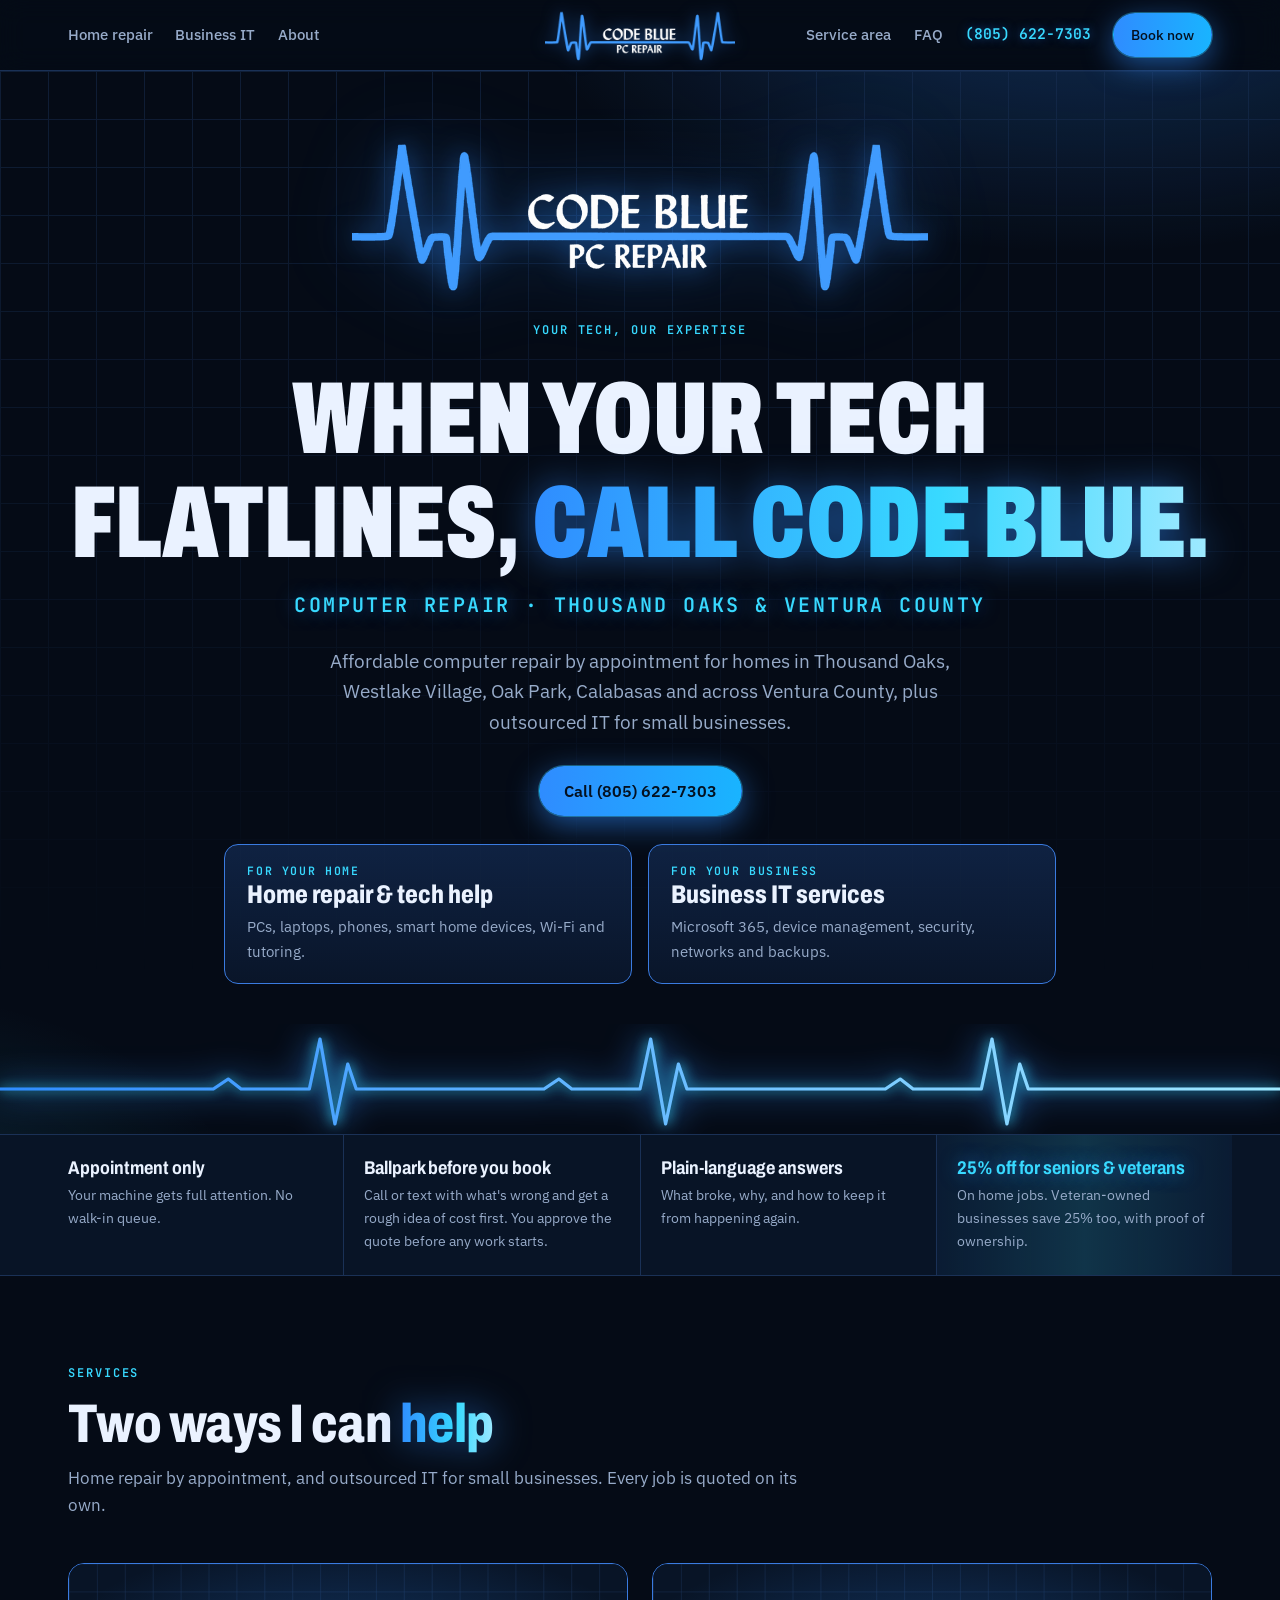
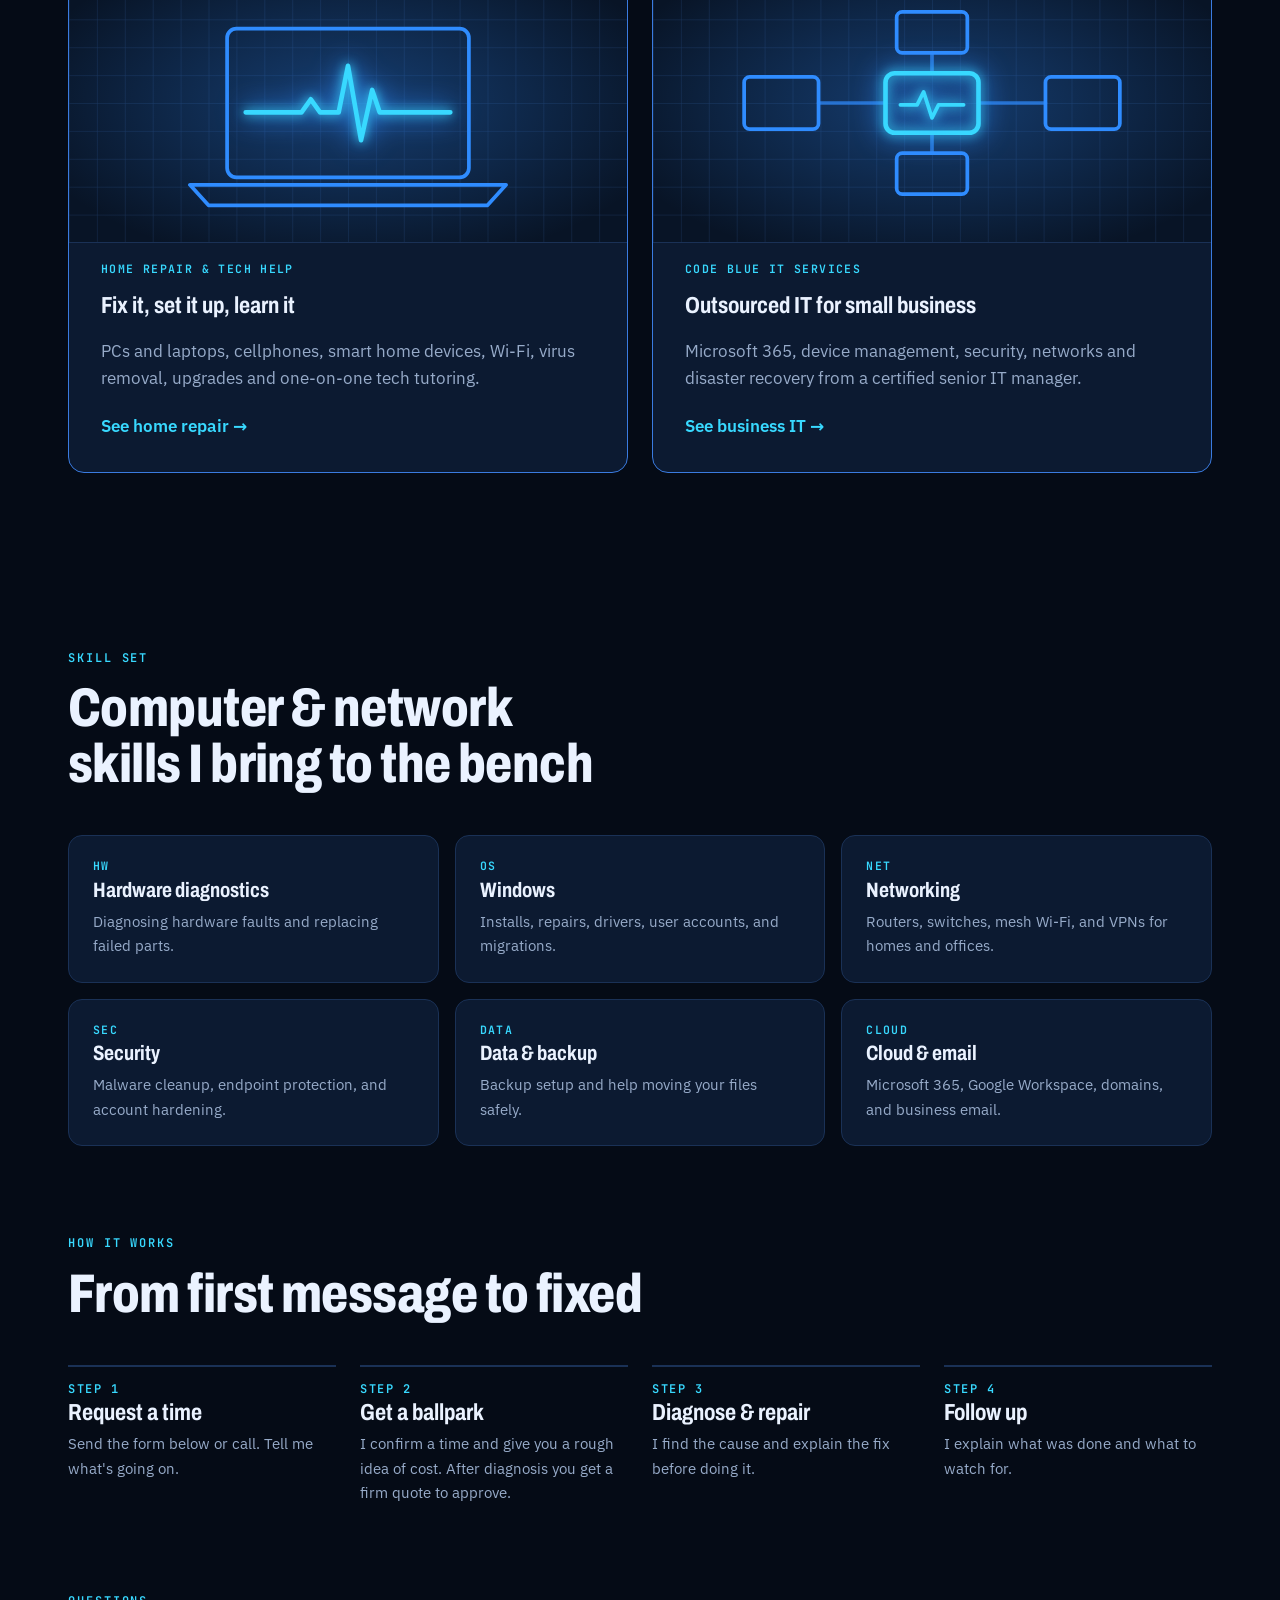
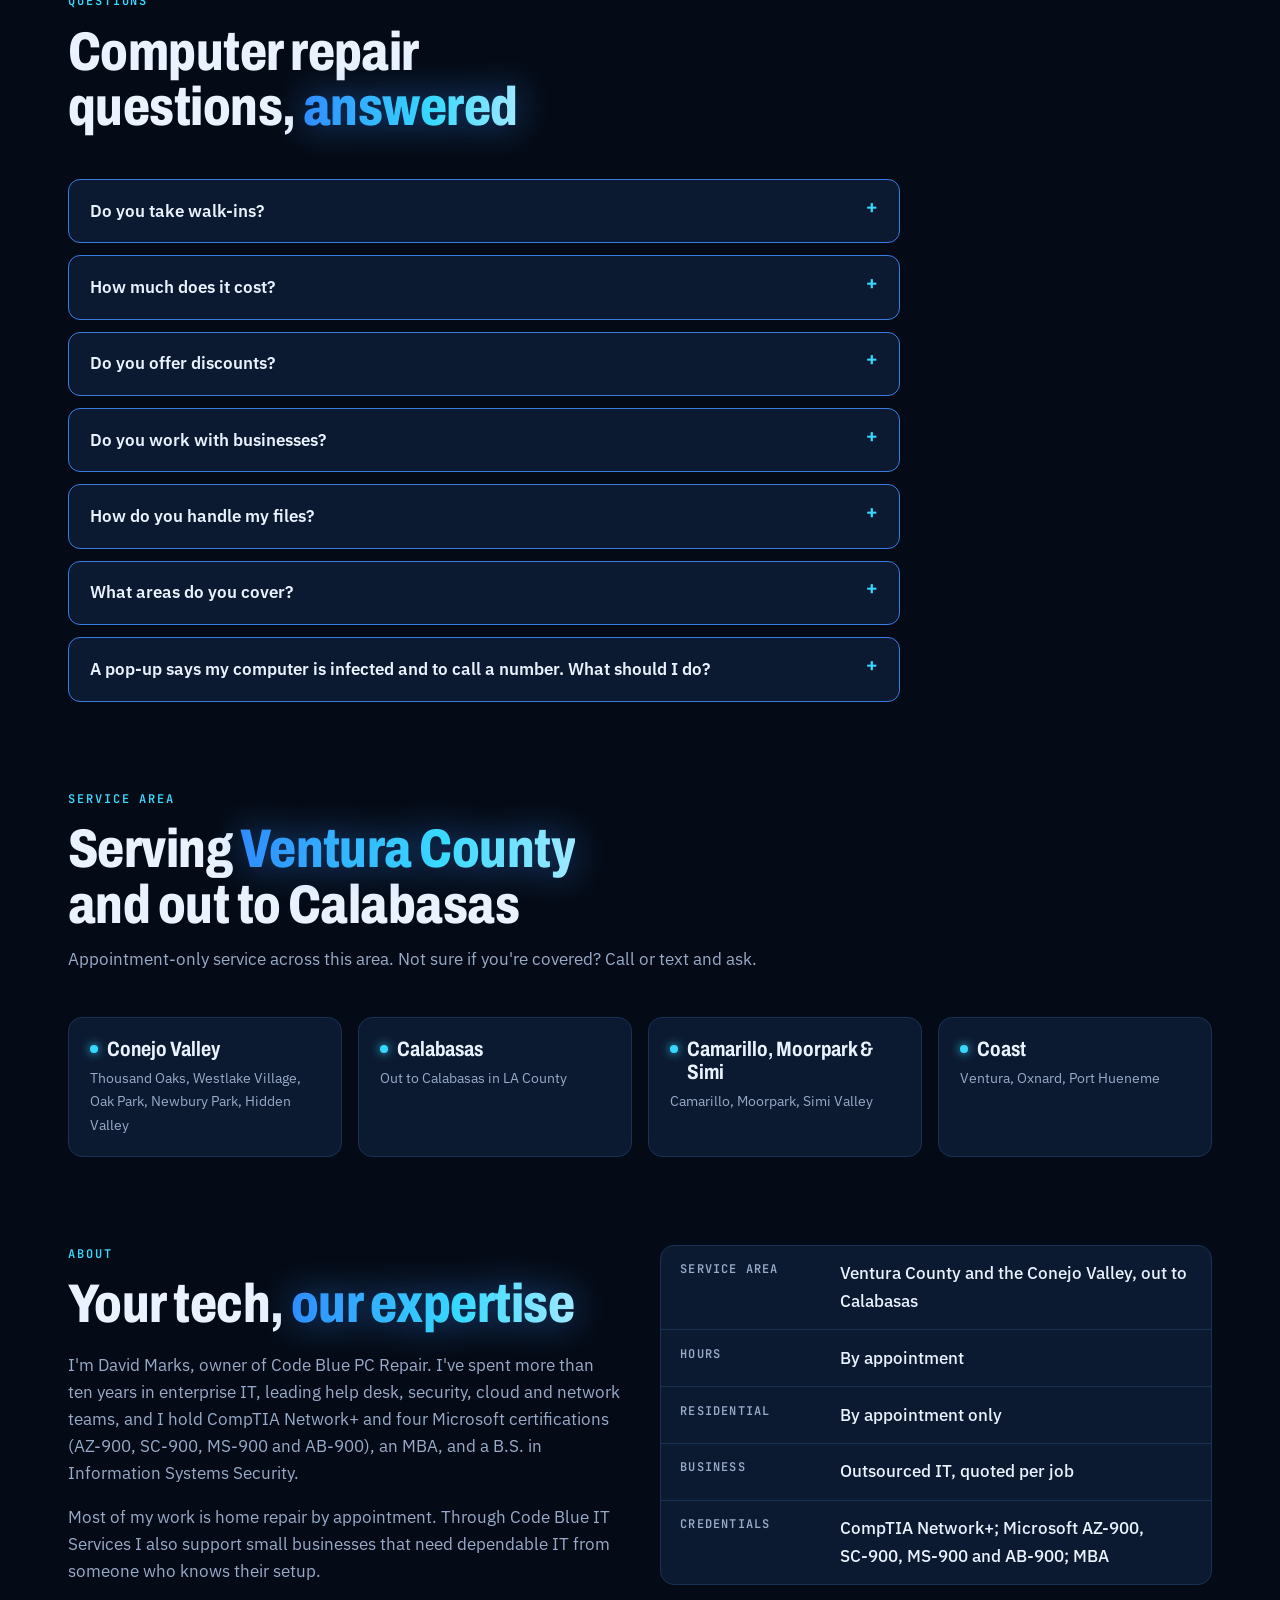
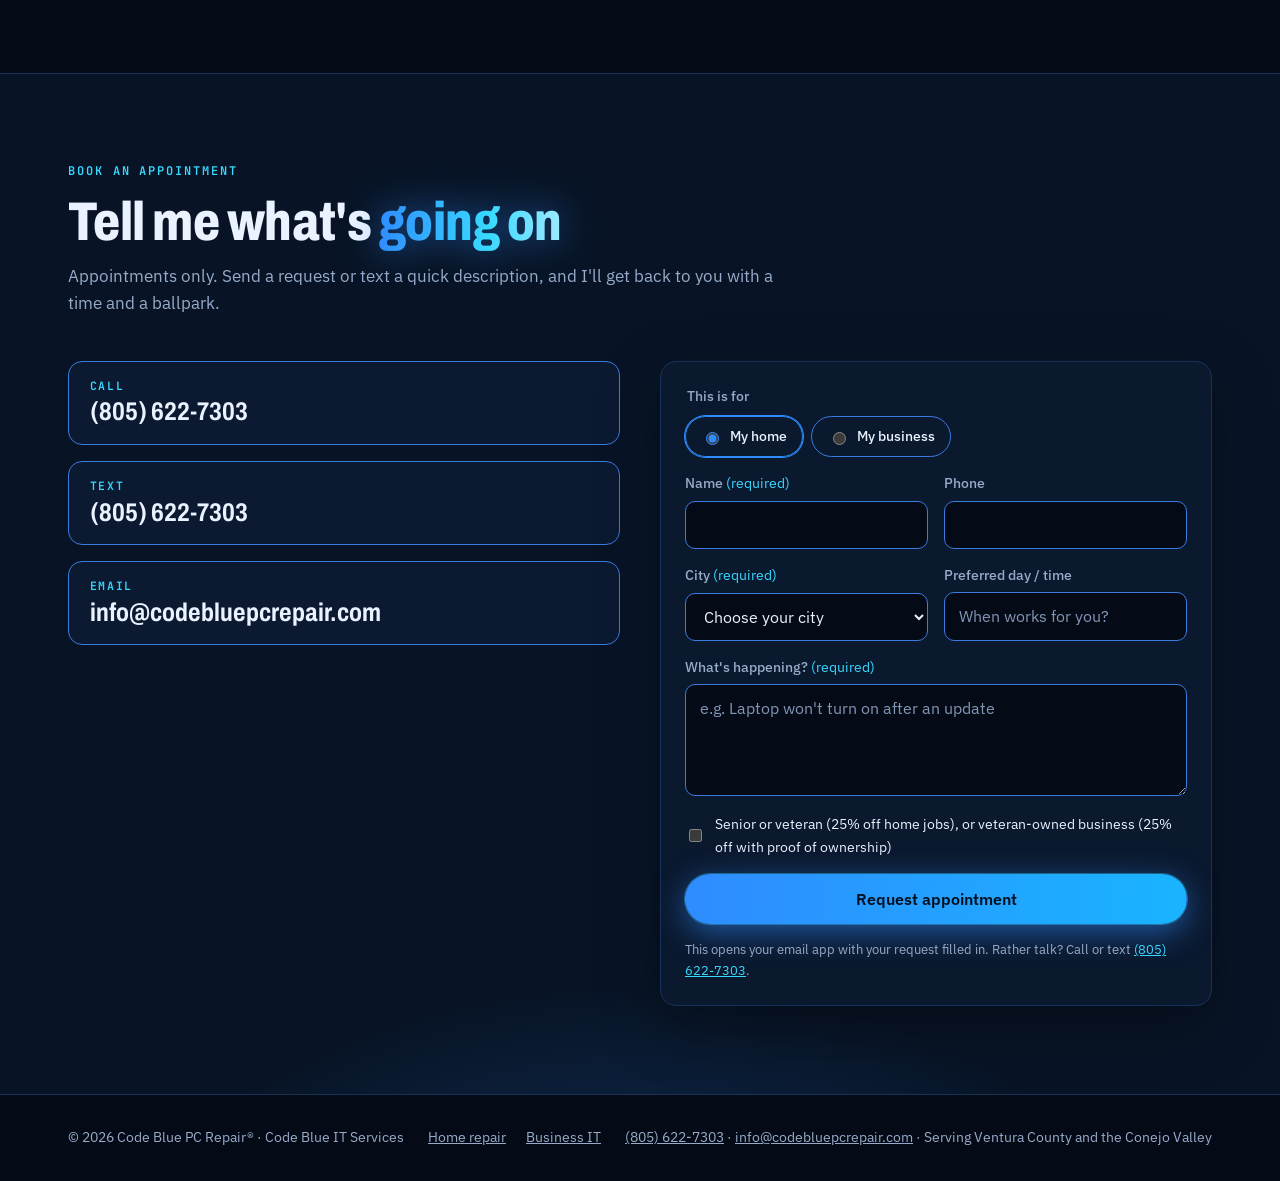
==== commit 288d6492: "Add SC-900, MS-900 and AB-900 certifications Co-Authored-By: Claude Opus 5.5 <noreply@anthropic.com>" ====
--- a/index.html
+++ b/index.html
@@ -51,6 +51,21 @@
    },
    {
     "@type": "EducationalOccupationalCredential",
+    "credentialCategory": "certification",
+    "name": "Microsoft Certified: Security, Compliance, and Identity Fundamentals (SC-900)"
+   },
+   {
+    "@type": "EducationalOccupationalCredential",
+    "credentialCategory": "certification",
+    "name": "Microsoft 365 Certified: Fundamentals (MS-900)"
+   },
+   {
+    "@type": "EducationalOccupationalCredential",
+    "credentialCategory": "certification",
+    "name": "Microsoft AB-900"
+   },
+   {
+    "@type": "EducationalOccupationalCredential",
     "credentialCategory": "degree",
     "name": "Master of Business Administration"
    },
@@ -455,7 +470,7 @@
         <p class="eyebrow">About</p>
         <h2 id="about-title">Your tech, <span class="lit">our expertise</span></h2>
         <div class="body">
-          <p>I'm David Marks, owner of Code Blue PC Repair. I've spent more than ten years in enterprise IT, leading help desk, security, cloud and network teams, and I hold CompTIA Network+ and Microsoft Azure (AZ-900) certifications, an MBA, and a B.S. in Information Systems Security.</p>
+          <p>I'm David Marks, owner of Code Blue PC Repair. I've spent more than ten years in enterprise IT, leading help desk, security, cloud and network teams, and I hold CompTIA Network+ and four Microsoft certifications (<span class="nowrap">AZ-900</span>, <span class="nowrap">SC-900</span>, <span class="nowrap">MS-900</span> and <span class="nowrap">AB-900</span>), an MBA, and a B.S. in Information Systems Security.</p>
           <p>Most of my work is home repair by appointment. Through Code Blue IT Services I also support small businesses that need dependable IT from someone who knows their setup.</p>
         </div>
       </div>
@@ -464,7 +479,7 @@
         <div><dt>Hours</dt><dd>By appointment</dd></div>
         <div><dt>Residential</dt><dd>By appointment only</dd></div>
         <div><dt>Business</dt><dd>Outsourced IT, quoted per job</dd></div>
-        <div><dt>Credentials</dt><dd>CompTIA Network+, Microsoft AZ-900, MBA</dd></div>
+        <div><dt>Credentials</dt><dd>CompTIA Network+; Microsoft <span class="nowrap">AZ-900</span>, <span class="nowrap">SC-900</span>, <span class="nowrap">MS-900</span> and <span class="nowrap">AB-900</span>; MBA</dd></div>
       </dl>
     </div>
   </section>
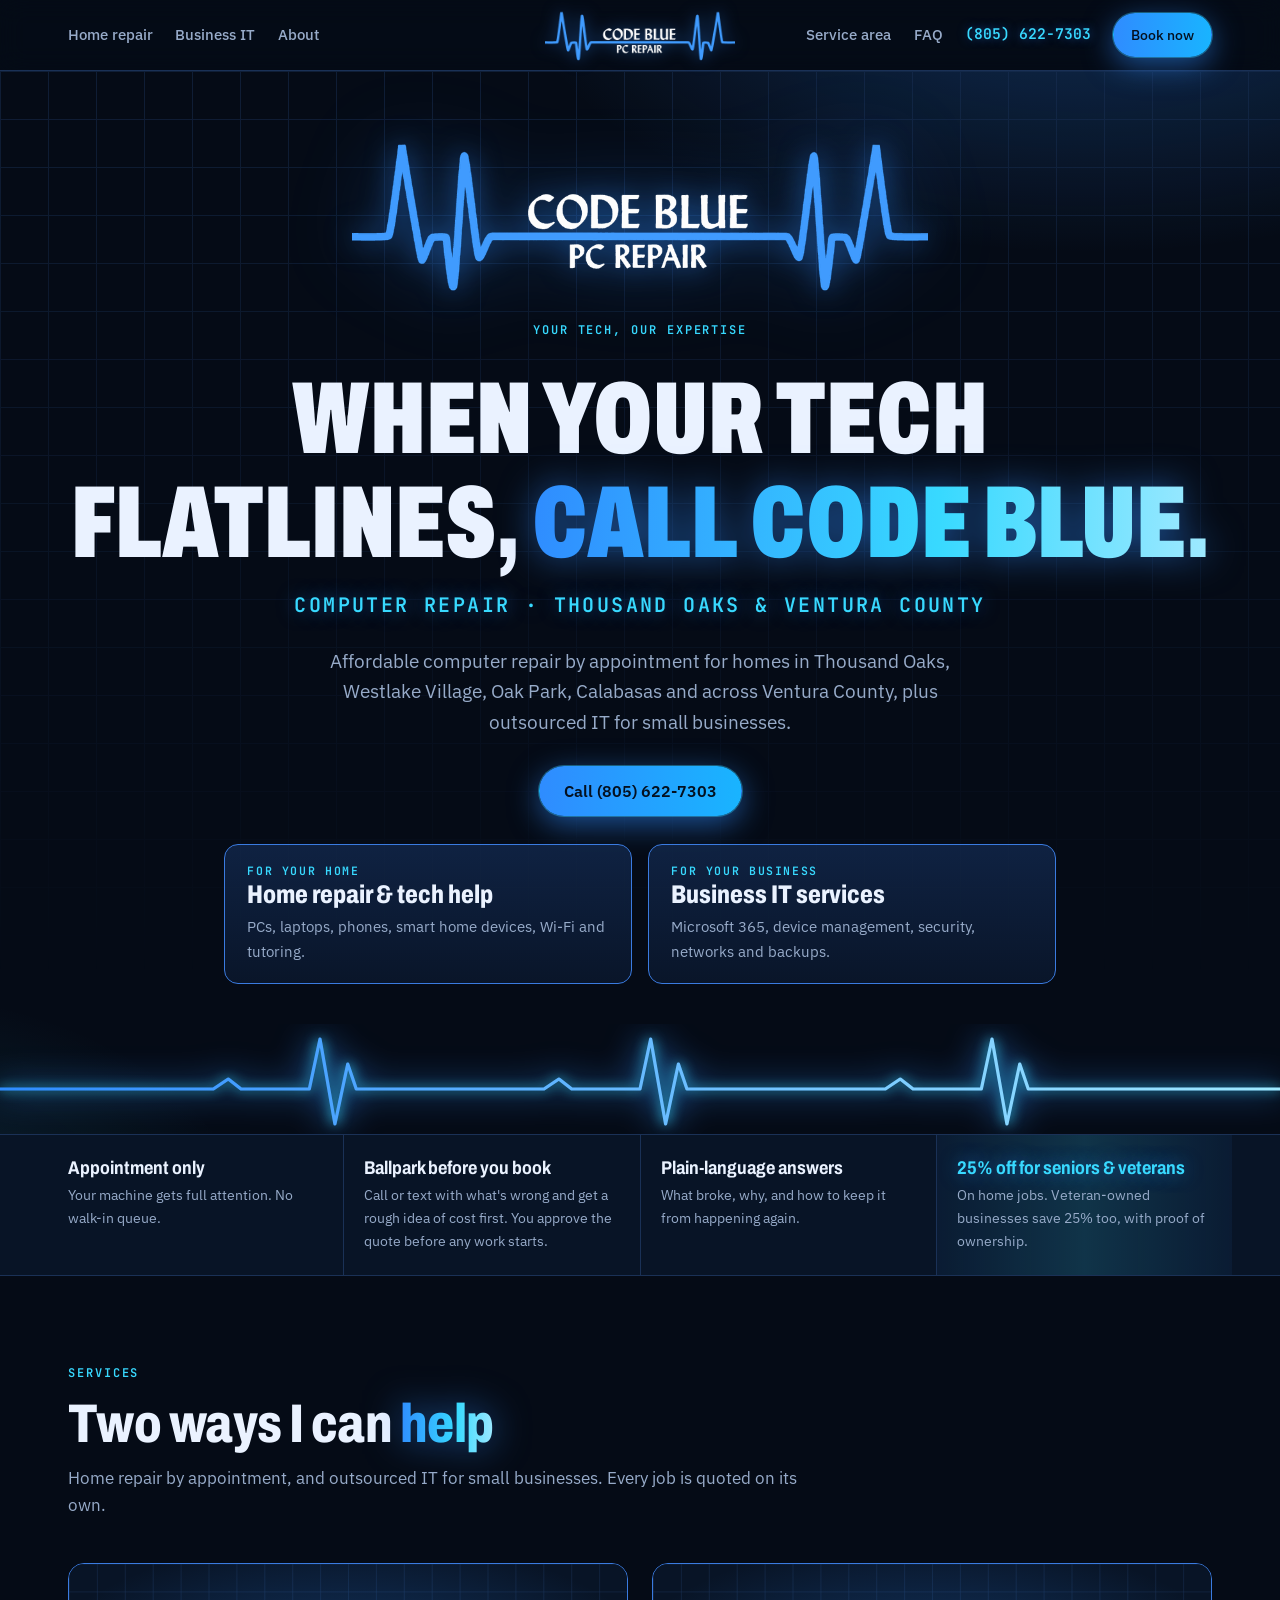
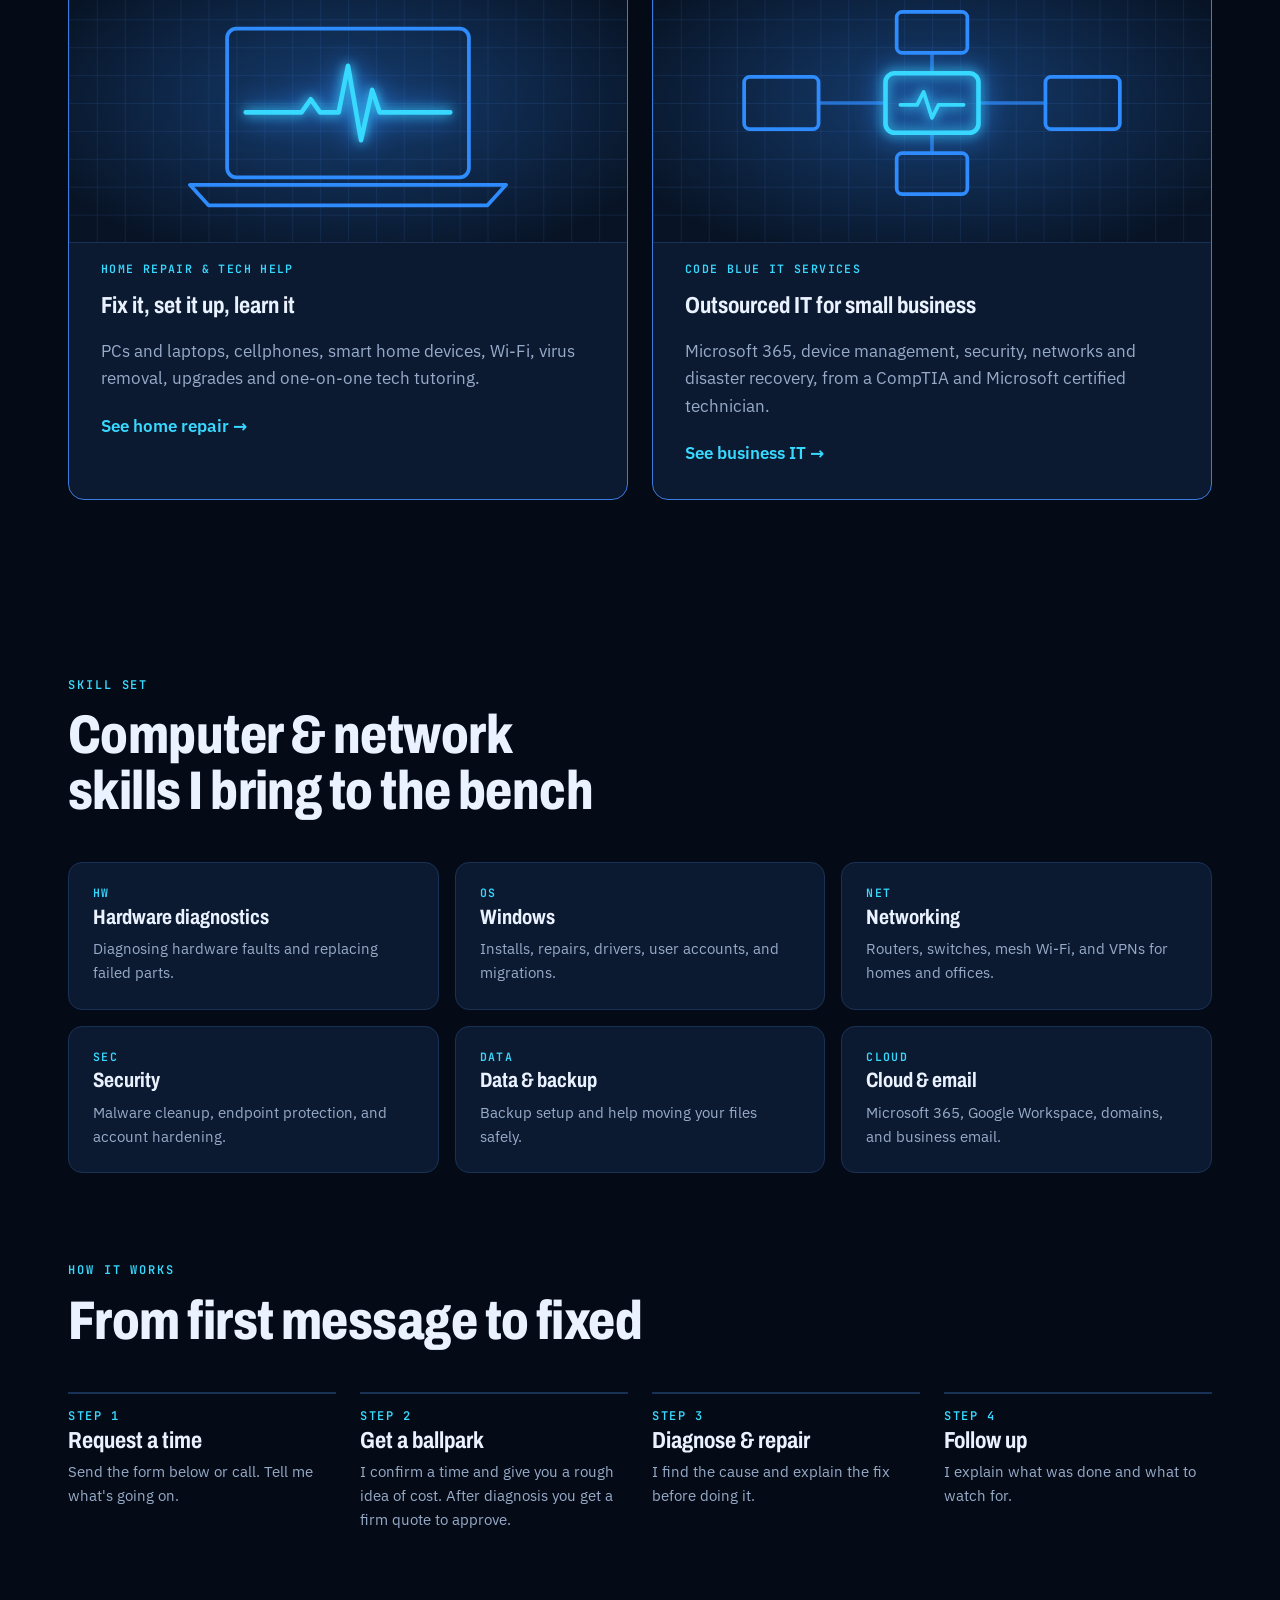
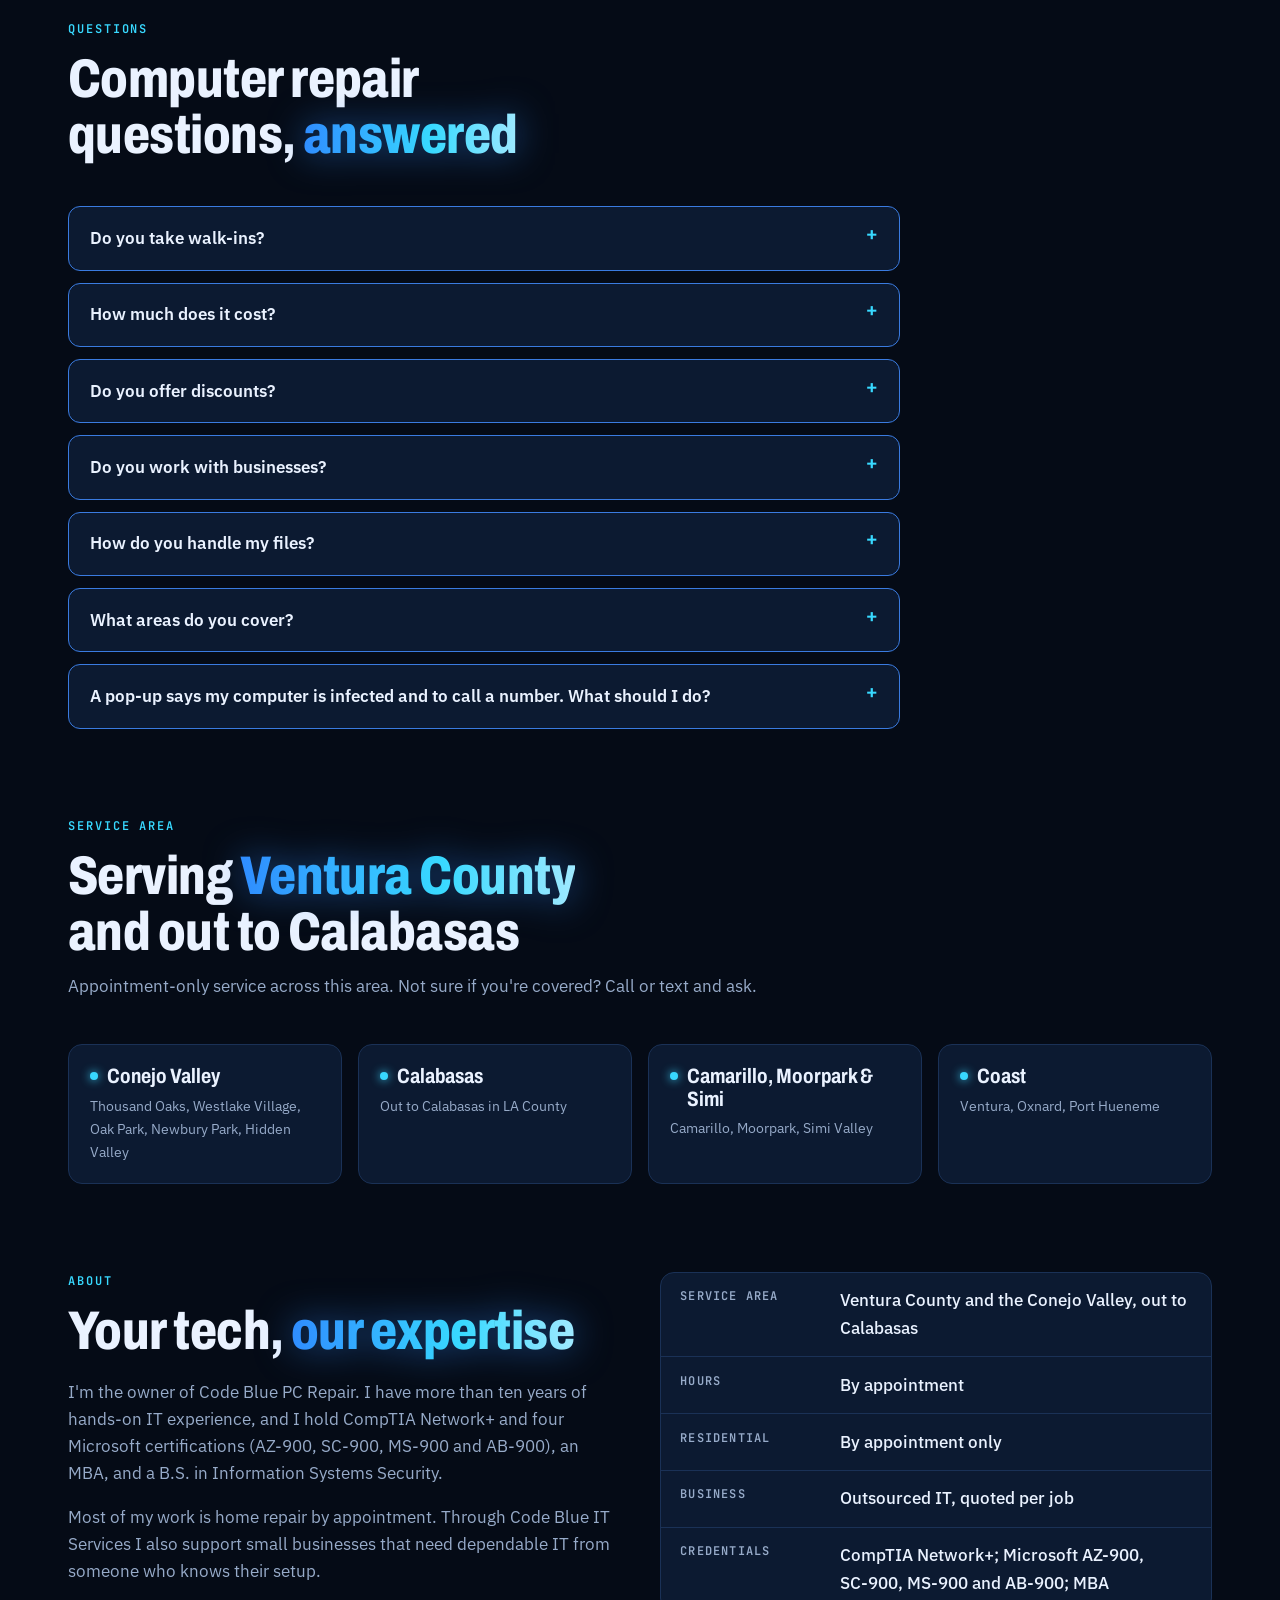
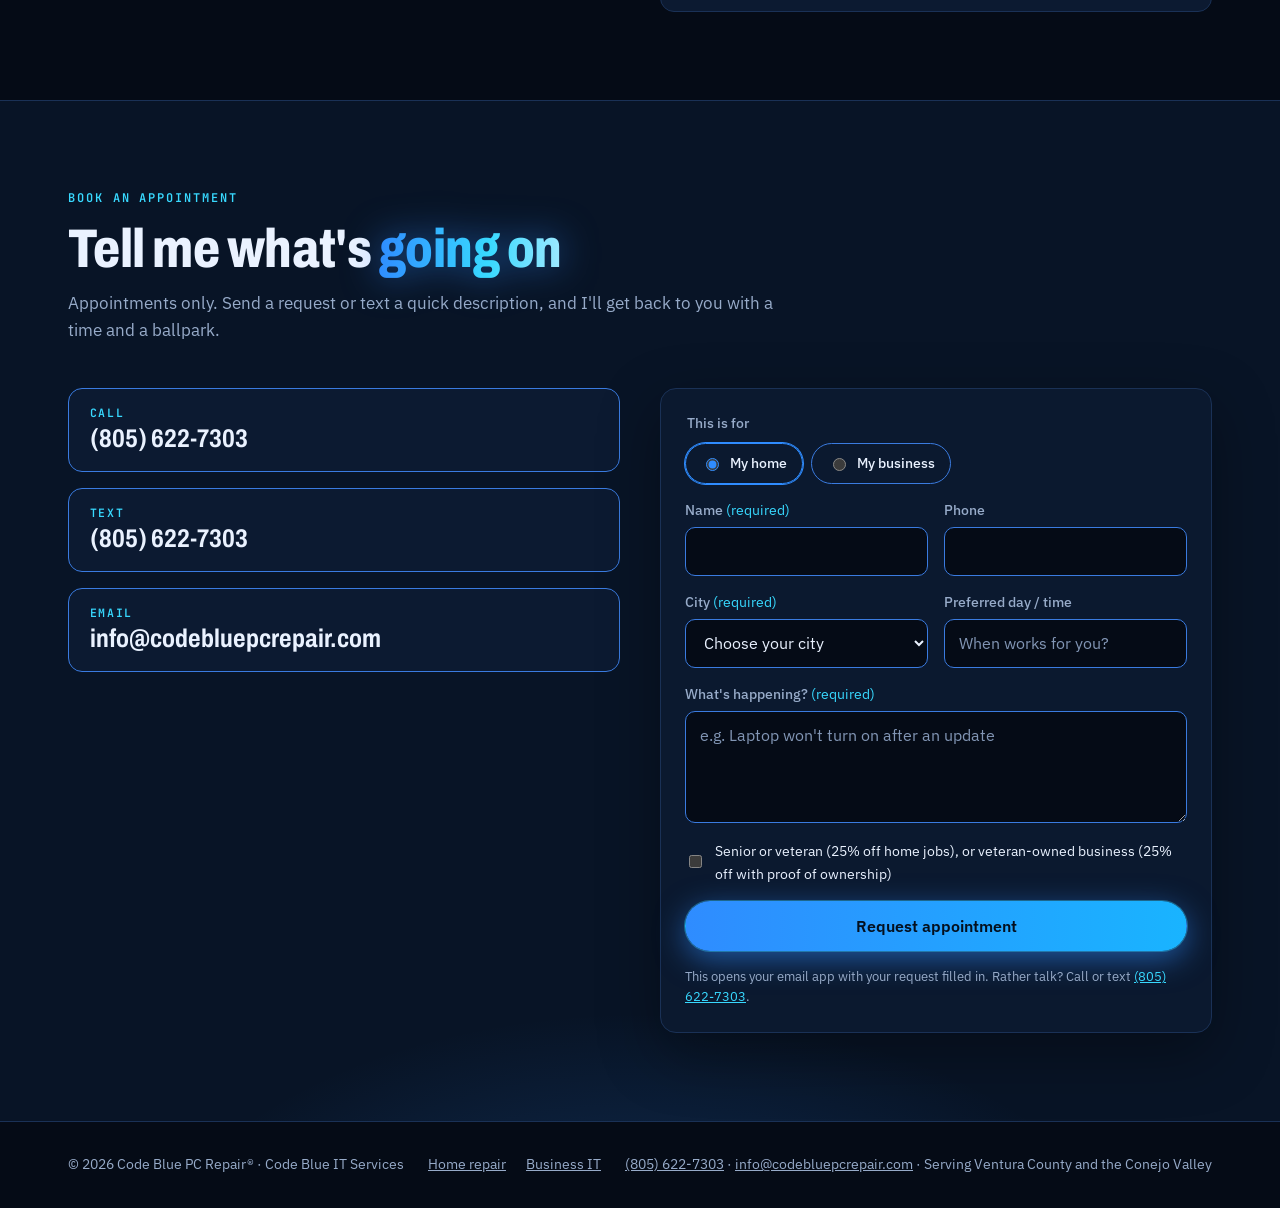
==== commit 7bb2e935: "Remove owner name and job details from the site Co-Authored-By: Claude Opus 5.5 <noreply@anthropic.c" ====
--- a/index.html
+++ b/index.html
@@ -35,47 +35,6 @@
  "telephone": "+1-805-622-7303",
  "priceRange": "$",
  "email": "info@codebluepcrepair.com",
- "founder": {
-  "@type": "Person",
-  "name": "David Marks",
-  "hasCredential": [
-   {
-    "@type": "EducationalOccupationalCredential",
-    "credentialCategory": "certification",
-    "name": "CompTIA Network+"
-   },
-   {
-    "@type": "EducationalOccupationalCredential",
-    "credentialCategory": "certification",
-    "name": "Microsoft Certified: Azure Fundamentals (AZ-900)"
-   },
-   {
-    "@type": "EducationalOccupationalCredential",
-    "credentialCategory": "certification",
-    "name": "Microsoft Certified: Security, Compliance, and Identity Fundamentals (SC-900)"
-   },
-   {
-    "@type": "EducationalOccupationalCredential",
-    "credentialCategory": "certification",
-    "name": "Microsoft 365 Certified: Fundamentals (MS-900)"
-   },
-   {
-    "@type": "EducationalOccupationalCredential",
-    "credentialCategory": "certification",
-    "name": "Microsoft AB-900"
-   },
-   {
-    "@type": "EducationalOccupationalCredential",
-    "credentialCategory": "degree",
-    "name": "Master of Business Administration"
-   },
-   {
-    "@type": "EducationalOccupationalCredential",
-    "credentialCategory": "degree",
-    "name": "Bachelor of Science in Information Systems Security"
-   }
-  ]
- },
  "areaServed": [
   {
    "@type": "AdministrativeArea",
@@ -390,7 +349,7 @@
           <svg class="lane-art" viewBox="0 0 600 300" preserveAspectRatio="xMidYMid slice" role="img" aria-label="Office computers connected to a glowing network hub"><defs><pattern id="g3" width="30" height="30" patternUnits="userSpaceOnUse"><path d="M30 0H0V30" fill="none" stroke="#1a3156" stroke-width="1"/></pattern><radialGradient id="r3" cx="50%" cy="50%" r="60%"><stop offset="0" stop-color="#2f8cff" stop-opacity=".35"/><stop offset="1" stop-color="#2f8cff" stop-opacity="0"/></radialGradient></defs><rect width="600" height="300" fill="#081426"/><rect width="600" height="300" fill="url(#g3)"/><rect width="600" height="300" fill="url(#r3)"/><g fill="none" stroke-linecap="round" stroke-linejoin="round"><path d="M250 150 H178 M350 150 H422 M300 118 V96 M300 182 V204" stroke="#2f8cff" stroke-width="4" opacity=".7"/><rect x="98" y="122" width="80" height="56" rx="6" stroke="#2f8cff" stroke-width="4"/><rect x="422" y="122" width="80" height="56" rx="6" stroke="#2f8cff" stroke-width="4"/><rect x="262" y="52" width="76" height="44" rx="6" stroke="#2f8cff" stroke-width="4"/><rect x="262" y="204" width="76" height="44" rx="6" stroke="#2f8cff" stroke-width="4"/><rect class="art-beat" x="250" y="118" width="100" height="64" rx="10" stroke="#38d9ff" stroke-width="5"/><path class="art-beat" d="M266 152 H284 l7 -14 l9 28 l7 -14 H334" stroke="#38d9ff" stroke-width="4"/></g></svg>
           <span class="tag">Code Blue IT Services</span>
           <h3>Outsourced IT for small business</h3>
-          <p>Microsoft 365, device management, security, networks and disaster recovery from a certified senior IT manager.</p>
+          <p>Microsoft 365, device management, security, networks and disaster recovery, from a CompTIA and Microsoft certified technician.</p>
           <span class="more">See business IT <span aria-hidden="true">&rarr;</span></span>
         </a>
       </div>
@@ -470,7 +429,7 @@
         <p class="eyebrow">About</p>
         <h2 id="about-title">Your tech, <span class="lit">our expertise</span></h2>
         <div class="body">
-          <p>I'm David Marks, owner of Code Blue PC Repair. I've spent more than ten years in enterprise IT, leading help desk, security, cloud and network teams, and I hold CompTIA Network+ and four Microsoft certifications (<span class="nowrap">AZ-900</span>, <span class="nowrap">SC-900</span>, <span class="nowrap">MS-900</span> and <span class="nowrap">AB-900</span>), an MBA, and a B.S. in Information Systems Security.</p>
+          <p>I'm the owner of Code Blue PC Repair. I have more than ten years of hands-on IT experience, and I hold CompTIA Network+ and four Microsoft certifications (<span class="nowrap">AZ-900</span>, <span class="nowrap">SC-900</span>, <span class="nowrap">MS-900</span> and <span class="nowrap">AB-900</span>), an MBA, and a B.S. in Information Systems Security.</p>
           <p>Most of my work is home repair by appointment. Through Code Blue IT Services I also support small businesses that need dependable IT from someone who knows their setup.</p>
         </div>
       </div>
--- a/site.css
+++ b/site.css
@@ -188,18 +188,12 @@
 
 /* Steps: a real sequence */
 .steps { list-style: none; margin: 0; padding: 0; display: grid; gap: 1.5rem; counter-reset: step; }
-.steps, .regions, .record { grid-template-columns: 1fr; }
-@media (min-width: 560px) { .steps, .regions, .record { grid-template-columns: repeat(2, 1fr); } }
-@media (min-width: 1000px) { .steps, .regions, .record { grid-template-columns: repeat(4, 1fr); } }
+.steps, .regions { grid-template-columns: 1fr; }
+@media (min-width: 560px) { .steps, .regions { grid-template-columns: repeat(2, 1fr); } }
+@media (min-width: 1000px) { .steps, .regions { grid-template-columns: repeat(4, 1fr); } }
 .steps li { counter-increment: step; padding-top: 1rem; display: grid; gap: 0.4rem; align-content: start; border-top: 2px solid var(--line); }
 .steps li::before { content: "STEP " counter(step); font: 600 0.75rem/1 var(--mono); letter-spacing: 0.14em; color: var(--cyan); }
 .steps p { color: var(--muted); font-size: 0.95rem; }
-
-/* Experience stats (business page) */
-.record { list-style: none; margin: 0; padding: 0; display: grid; gap: 1.5rem; }
-.record li { padding-top: 1rem; border-top: 2px solid var(--line); display: grid; gap: 0.5rem; align-content: start; }
-.record b { font: 900 3.4rem/1 var(--display); font-stretch: 70%; color: var(--cyan); text-shadow: 0 0 24px var(--glow); }
-.record p { color: var(--muted); font-size: 0.95rem; }
 
 /* FAQ */
 .faq { display: grid; gap: 0.75rem; max-width: 52rem; }
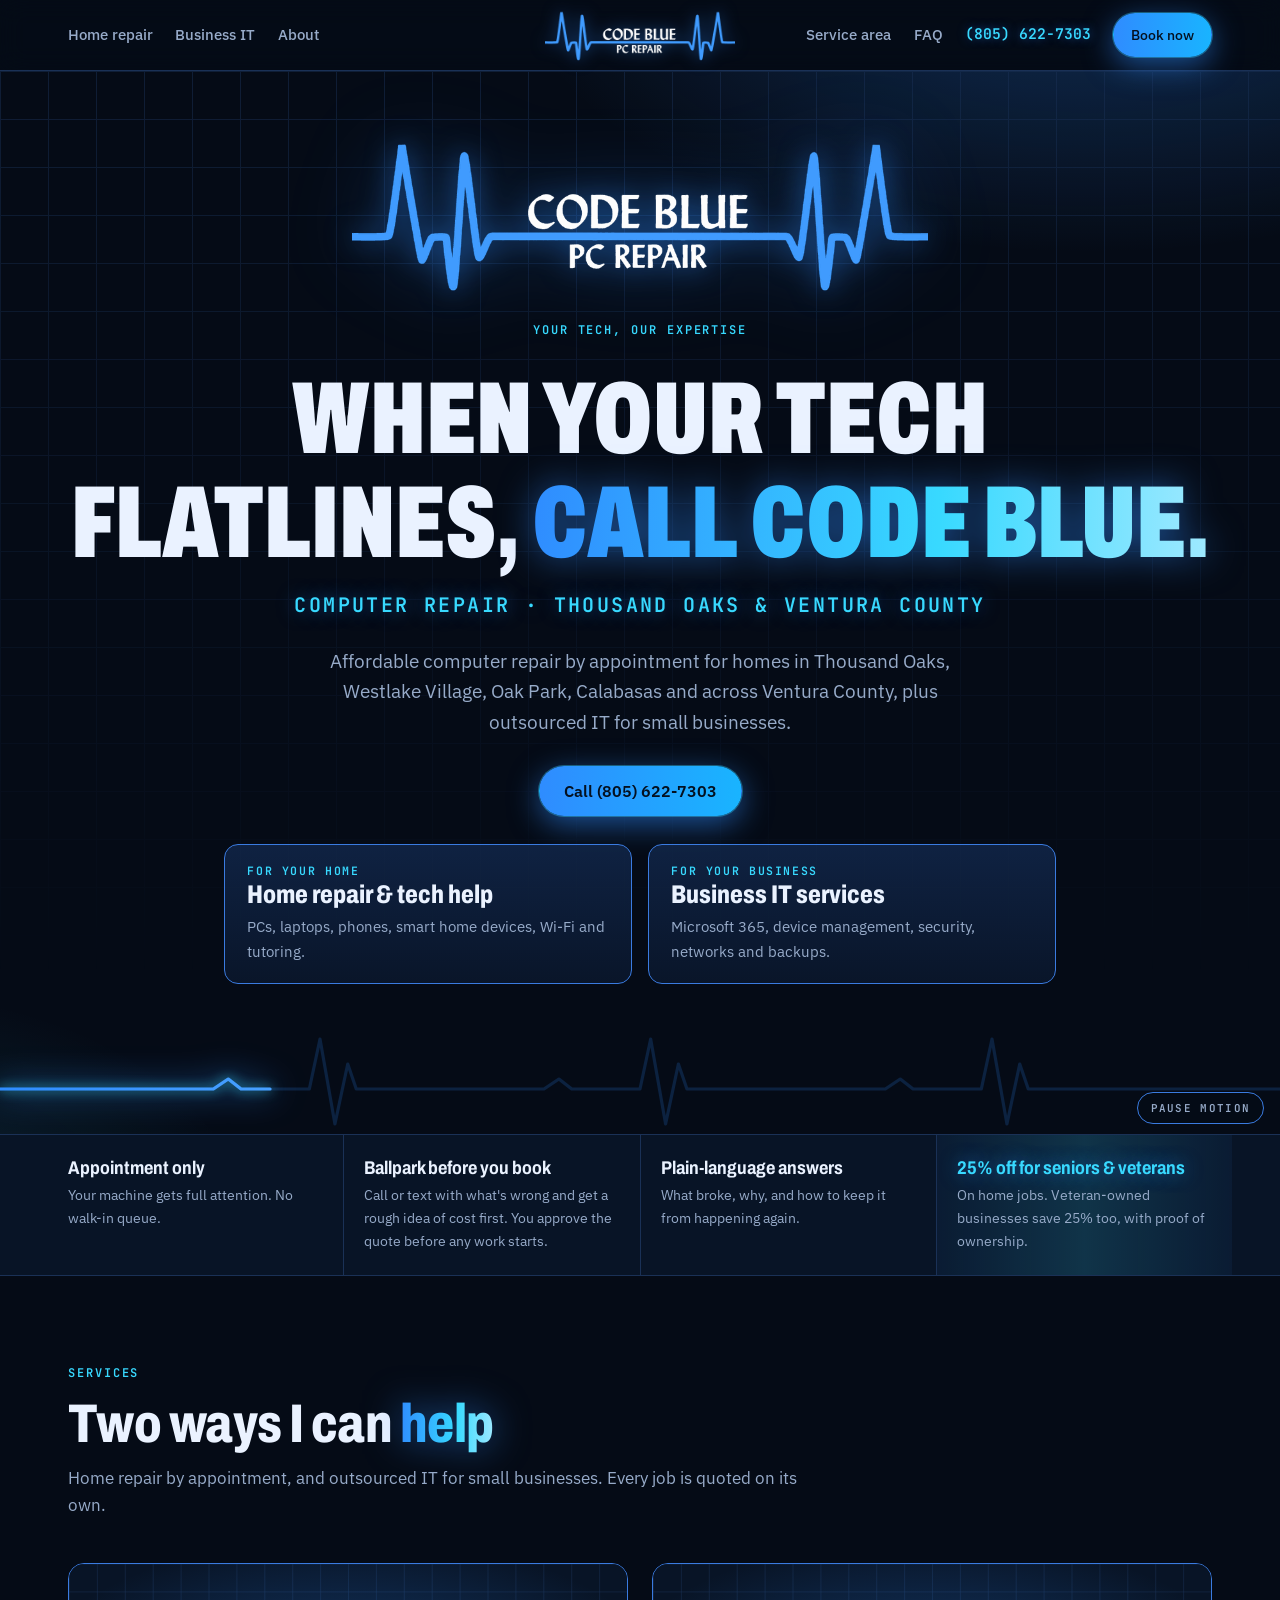
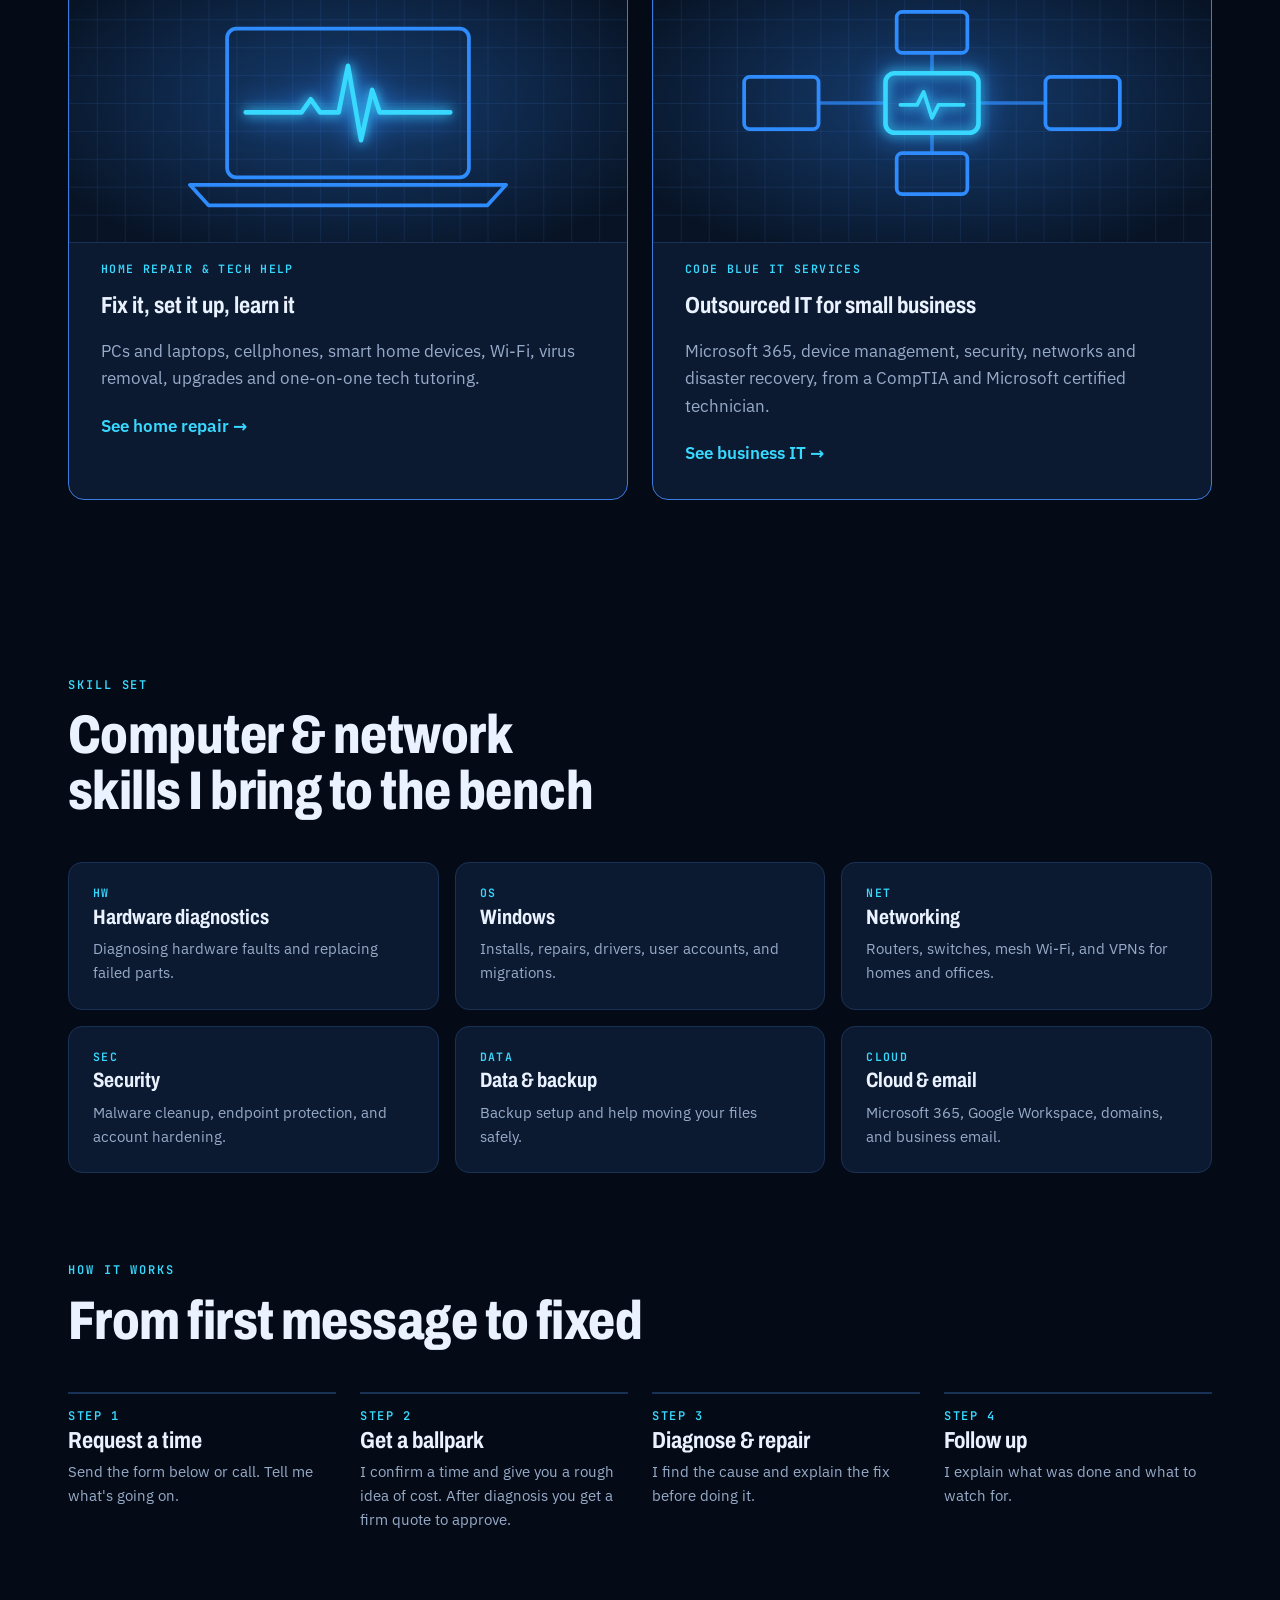
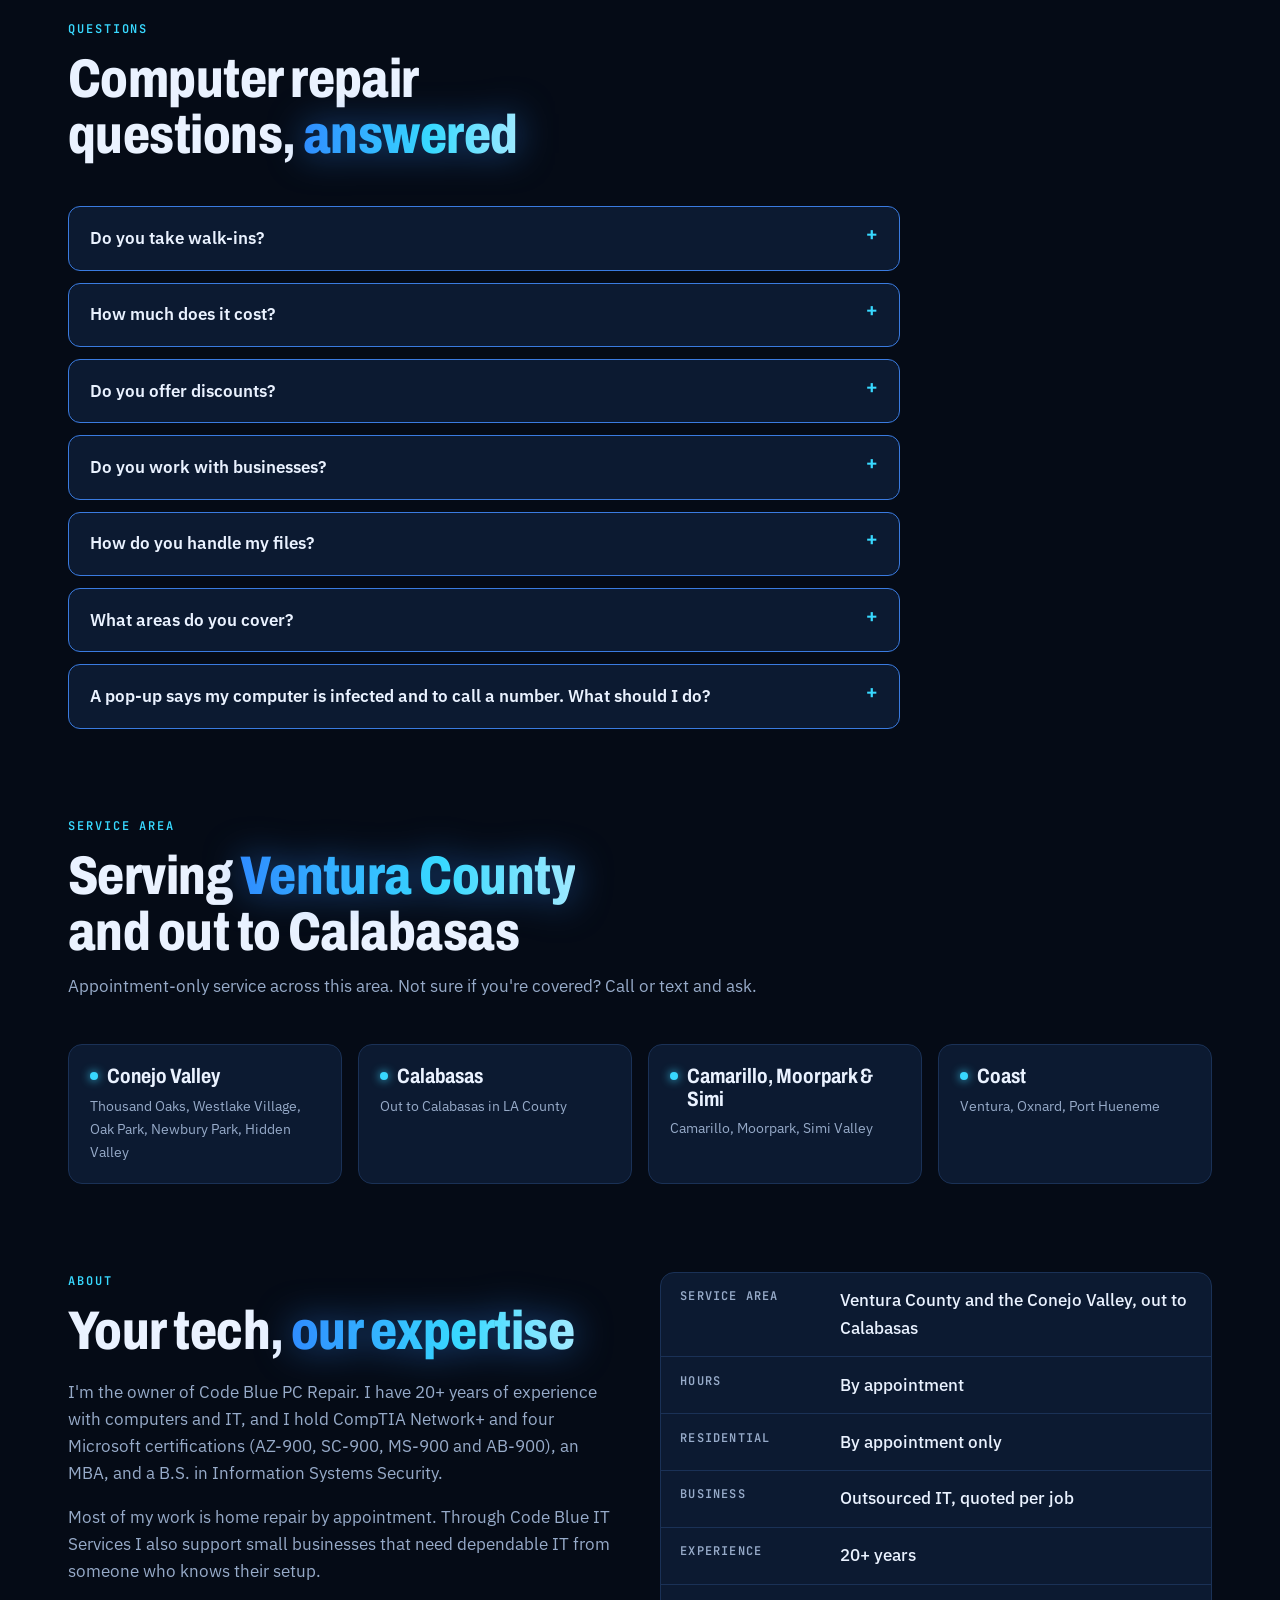
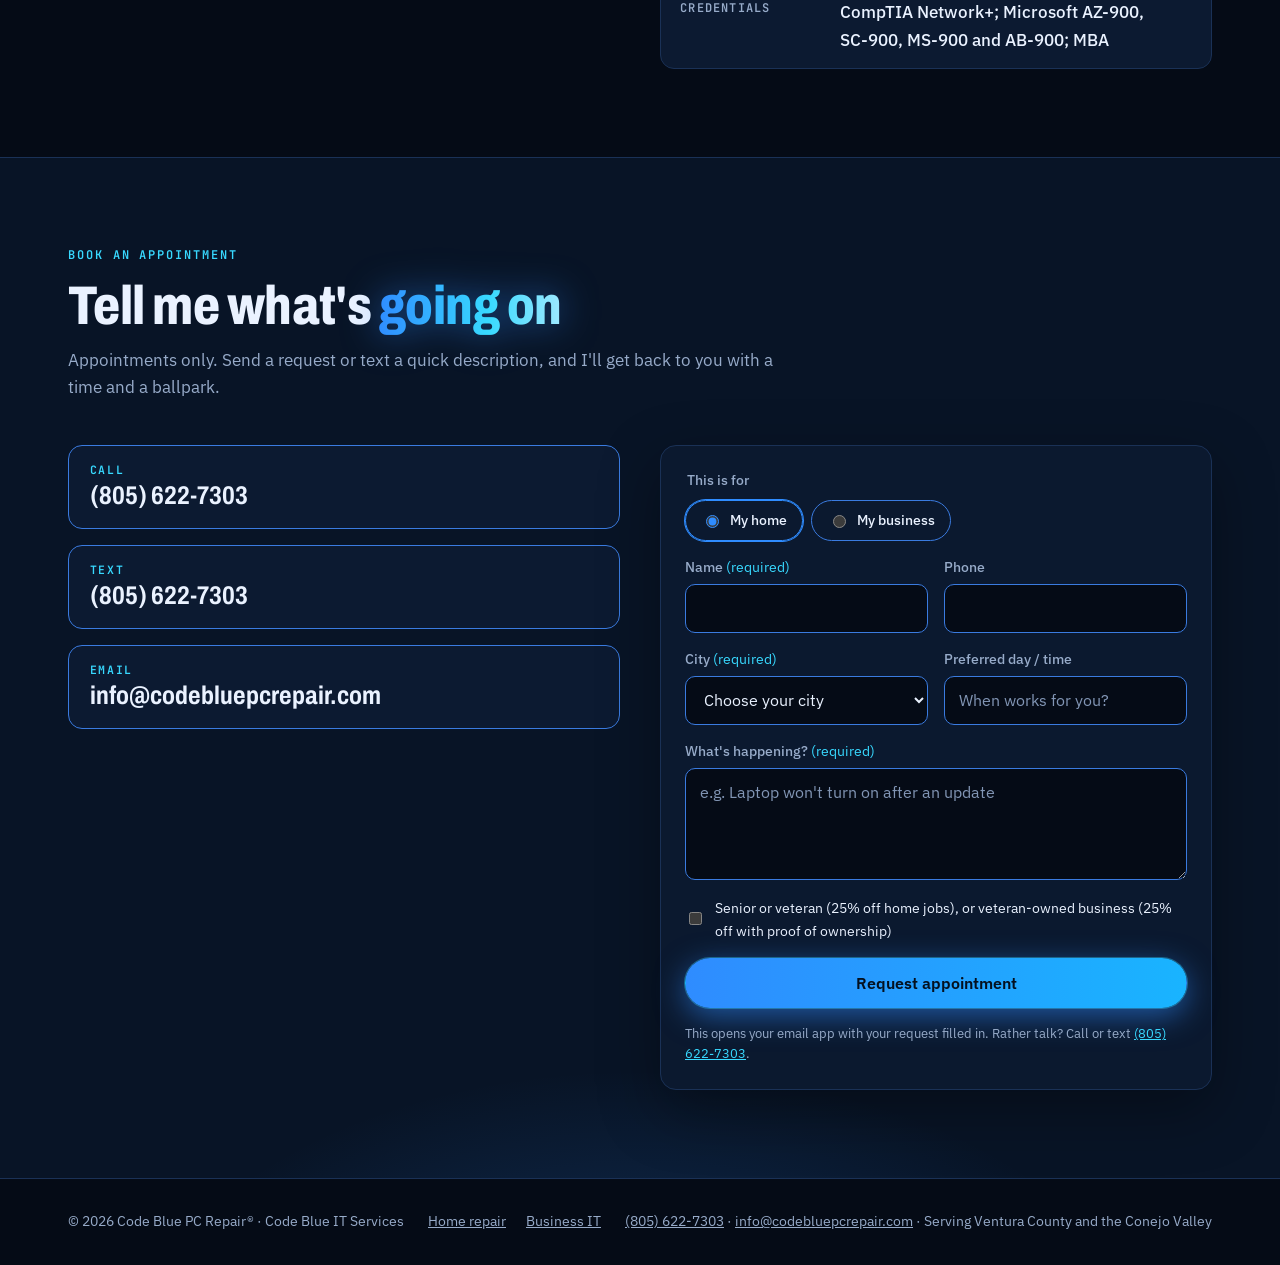
==== commit a0e5246f: "Loop the heartbeat nonstop with a pause button; show 20+ years of experience Co-Authored-By: Claude " ====
--- a/index.html
+++ b/index.html
@@ -319,6 +319,7 @@
       <path class="base" d="M0 65 H200 l14 -10 l12 10 H290 l10 -50 l14 85 l12 -60 l8 25 H510 l14 -10 l12 10 H600 l10 -50 l14 85 l12 -60 l8 25 H830 l14 -10 l12 10 H920 l10 -50 l14 85 l12 -60 l8 25 H1200"/>
       <path class="beam" d="M0 65 H200 l14 -10 l12 10 H290 l10 -50 l14 85 l12 -60 l8 25 H510 l14 -10 l12 10 H600 l10 -50 l14 85 l12 -60 l8 25 H830 l14 -10 l12 10 H920 l10 -50 l14 85 l12 -60 l8 25 H1200"/>
     </svg>
+    <button class="beat-toggle" type="button" hidden>Pause motion</button>
   </section>
 
   <div class="promise">
@@ -429,7 +430,7 @@
         <p class="eyebrow">About</p>
         <h2 id="about-title">Your tech, <span class="lit">our expertise</span></h2>
         <div class="body">
-          <p>I'm the owner of Code Blue PC Repair. I have more than ten years of hands-on IT experience, and I hold CompTIA Network+ and four Microsoft certifications (<span class="nowrap">AZ-900</span>, <span class="nowrap">SC-900</span>, <span class="nowrap">MS-900</span> and <span class="nowrap">AB-900</span>), an MBA, and a B.S. in Information Systems Security.</p>
+          <p>I'm the owner of Code Blue PC Repair. I have 20+ years of experience with computers and IT, and I hold CompTIA Network+ and four Microsoft certifications (<span class="nowrap">AZ-900</span>, <span class="nowrap">SC-900</span>, <span class="nowrap">MS-900</span> and <span class="nowrap">AB-900</span>), an MBA, and a B.S. in Information Systems Security.</p>
           <p>Most of my work is home repair by appointment. Through Code Blue IT Services I also support small businesses that need dependable IT from someone who knows their setup.</p>
         </div>
       </div>
@@ -438,6 +439,7 @@
         <div><dt>Hours</dt><dd>By appointment</dd></div>
         <div><dt>Residential</dt><dd>By appointment only</dd></div>
         <div><dt>Business</dt><dd>Outsourced IT, quoted per job</dd></div>
+        <div><dt>Experience</dt><dd>20+ years</dd></div>
         <div><dt>Credentials</dt><dd>CompTIA Network+; Microsoft <span class="nowrap">AZ-900</span>, <span class="nowrap">SC-900</span>, <span class="nowrap">MS-900</span> and <span class="nowrap">AB-900</span>; MBA</dd></div>
       </dl>
     </div>
--- a/site.css
+++ b/site.css
@@ -113,16 +113,18 @@
 .trace .base { stroke: rgba(47,140,255,.18); }
 .trace .beam { stroke: url(#beam); stroke-dasharray: 260 2400; stroke-dashoffset: 0; filter: drop-shadow(0 0 6px var(--cyan)) drop-shadow(0 0 16px var(--electric)); }
 @media (prefers-reduced-motion: no-preference) {
-  /* Plays twice when the trace is on screen (under 5 seconds), then the script leaves it fully lit. */
-  .trace .beam { animation: sweep 2.4s linear 2 forwards; }
-  .trace.paused .beam { animation-play-state: paused; }
+  /* Loops nonstop while on screen; the Pause motion button stops it (motion longer than 5s needs a pause control). */
+  .trace .beam { animation: sweep 2.4s linear infinite; }
+  .trace.paused .beam, .trace.user-paused .beam { animation-play-state: paused; }
   @keyframes sweep { from { stroke-dashoffset: 260; } to { stroke-dashoffset: -2400; } }
   @keyframes sweep-m { from { stroke-dashoffset: -250; } to { stroke-dashoffset: -1500; } }
   @keyframes sweep-sm { from { stroke-dashoffset: -260; } to { stroke-dashoffset: -1300; } }
-  @media (max-width: 760px) { .trace .beam { animation: sweep-m 2s linear 2 forwards; } }
-  @media (max-width: 440px) { .trace .beam { animation: sweep-sm 1.2s linear 4 forwards; } }
+  @media (max-width: 760px) { .trace .beam { animation: sweep-m 2s linear infinite; } }
+  @media (max-width: 440px) { .trace .beam { animation: sweep-sm 1.2s linear infinite; } }
 }
 @media (prefers-reduced-motion: reduce) { .trace .beam { stroke-dasharray: none; } }
+.beat-toggle { position: absolute; right: max(1rem, env(safe-area-inset-right)); bottom: 0.6rem; z-index: 1; min-height: 2rem; padding: 0.35rem 0.8rem; border-radius: 999px; border: 1px solid var(--click-line); background: rgba(5,11,22,.75); color: var(--muted); font: 600 0.68rem/1 var(--mono); letter-spacing: 0.12em; text-transform: uppercase; cursor: pointer; }
+.beat-toggle:hover { color: var(--ink); border-color: var(--electric); }
 
 /* Commitments strip */
 .promise { border-block: 1px solid var(--line); background: var(--bg-2); }
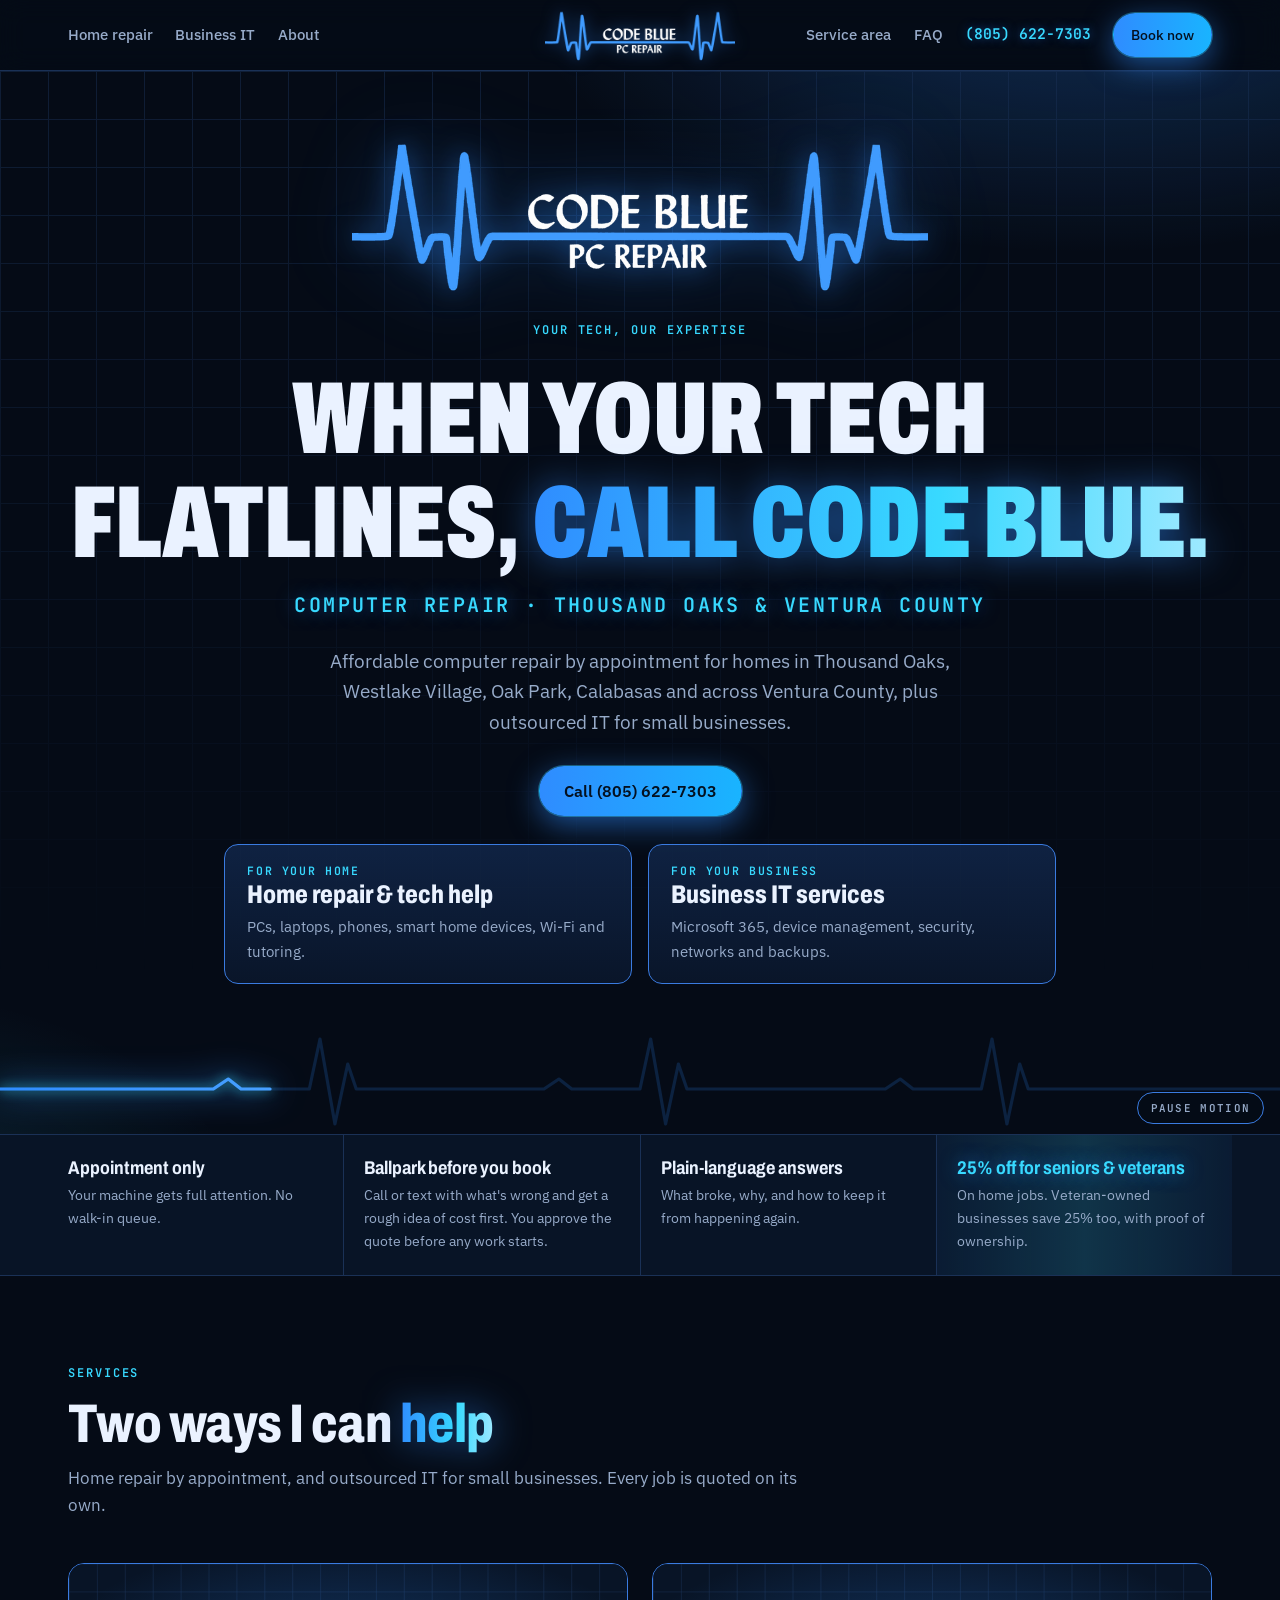
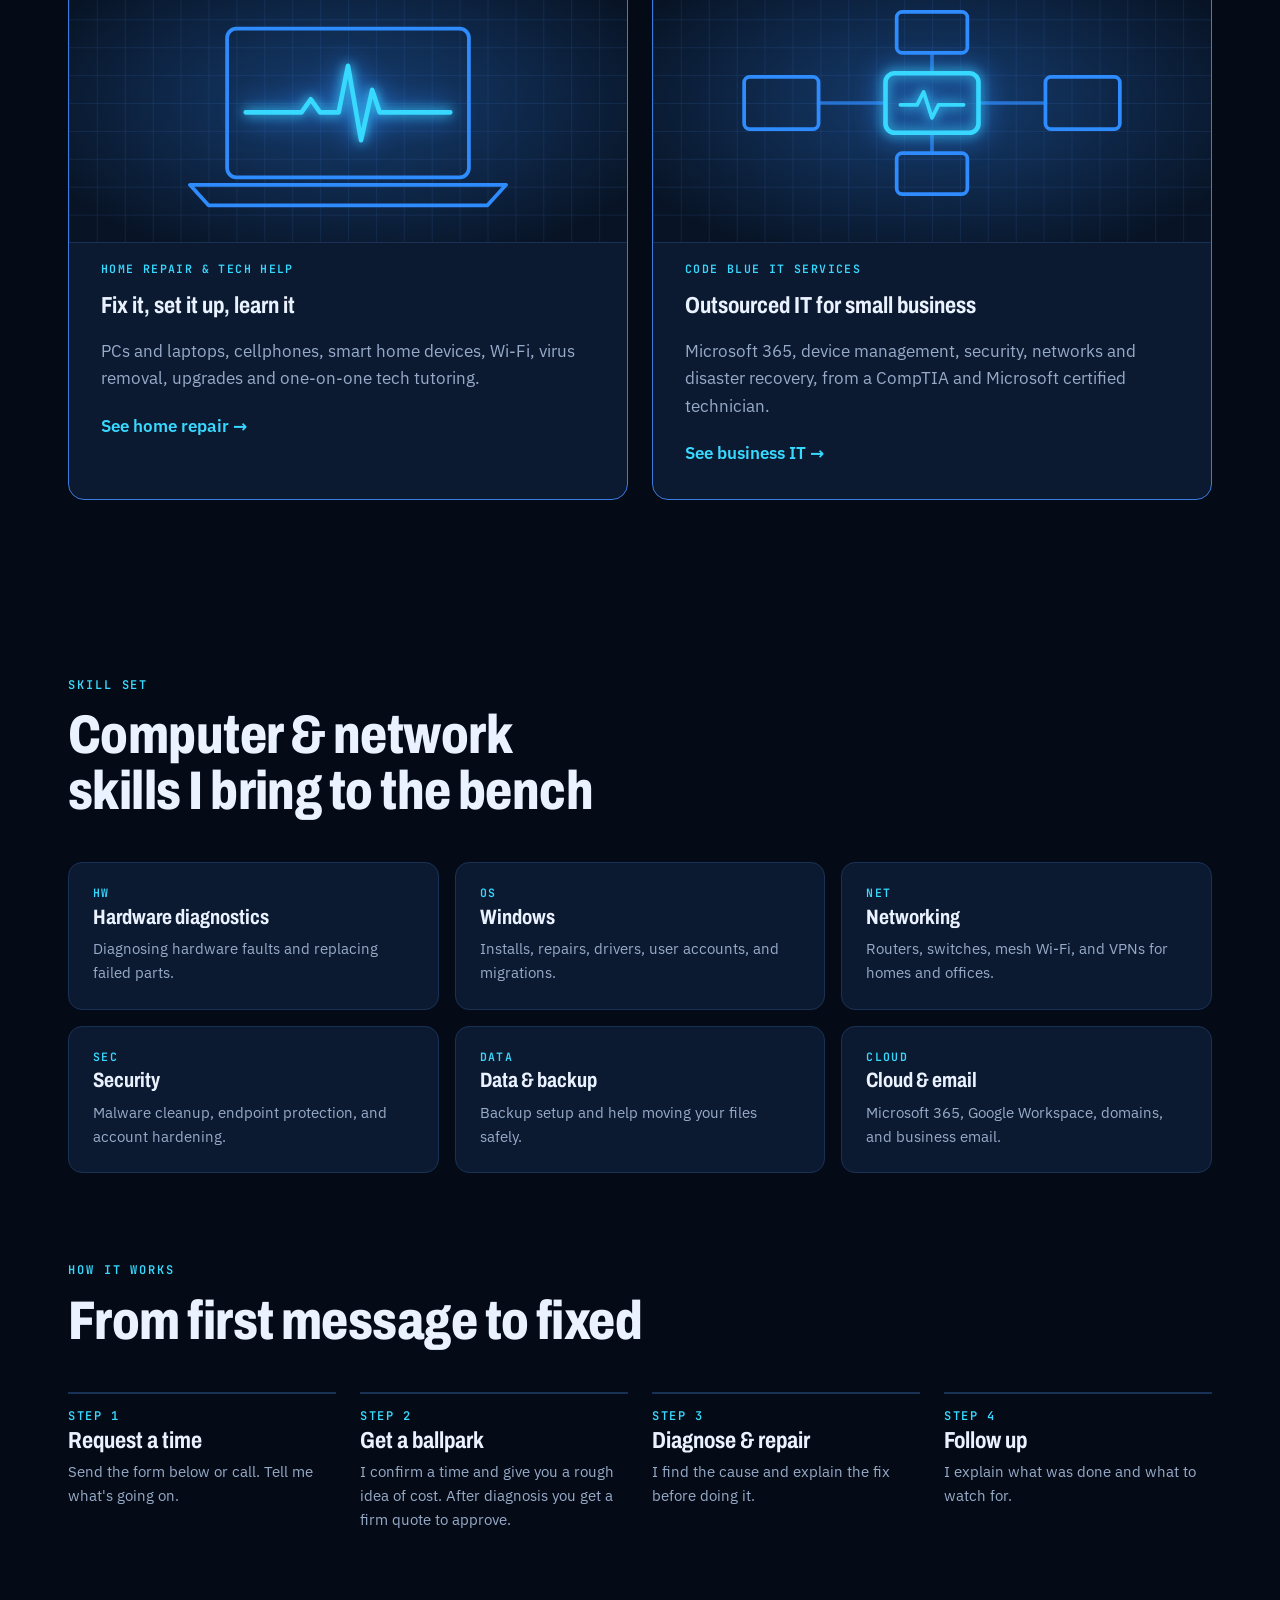
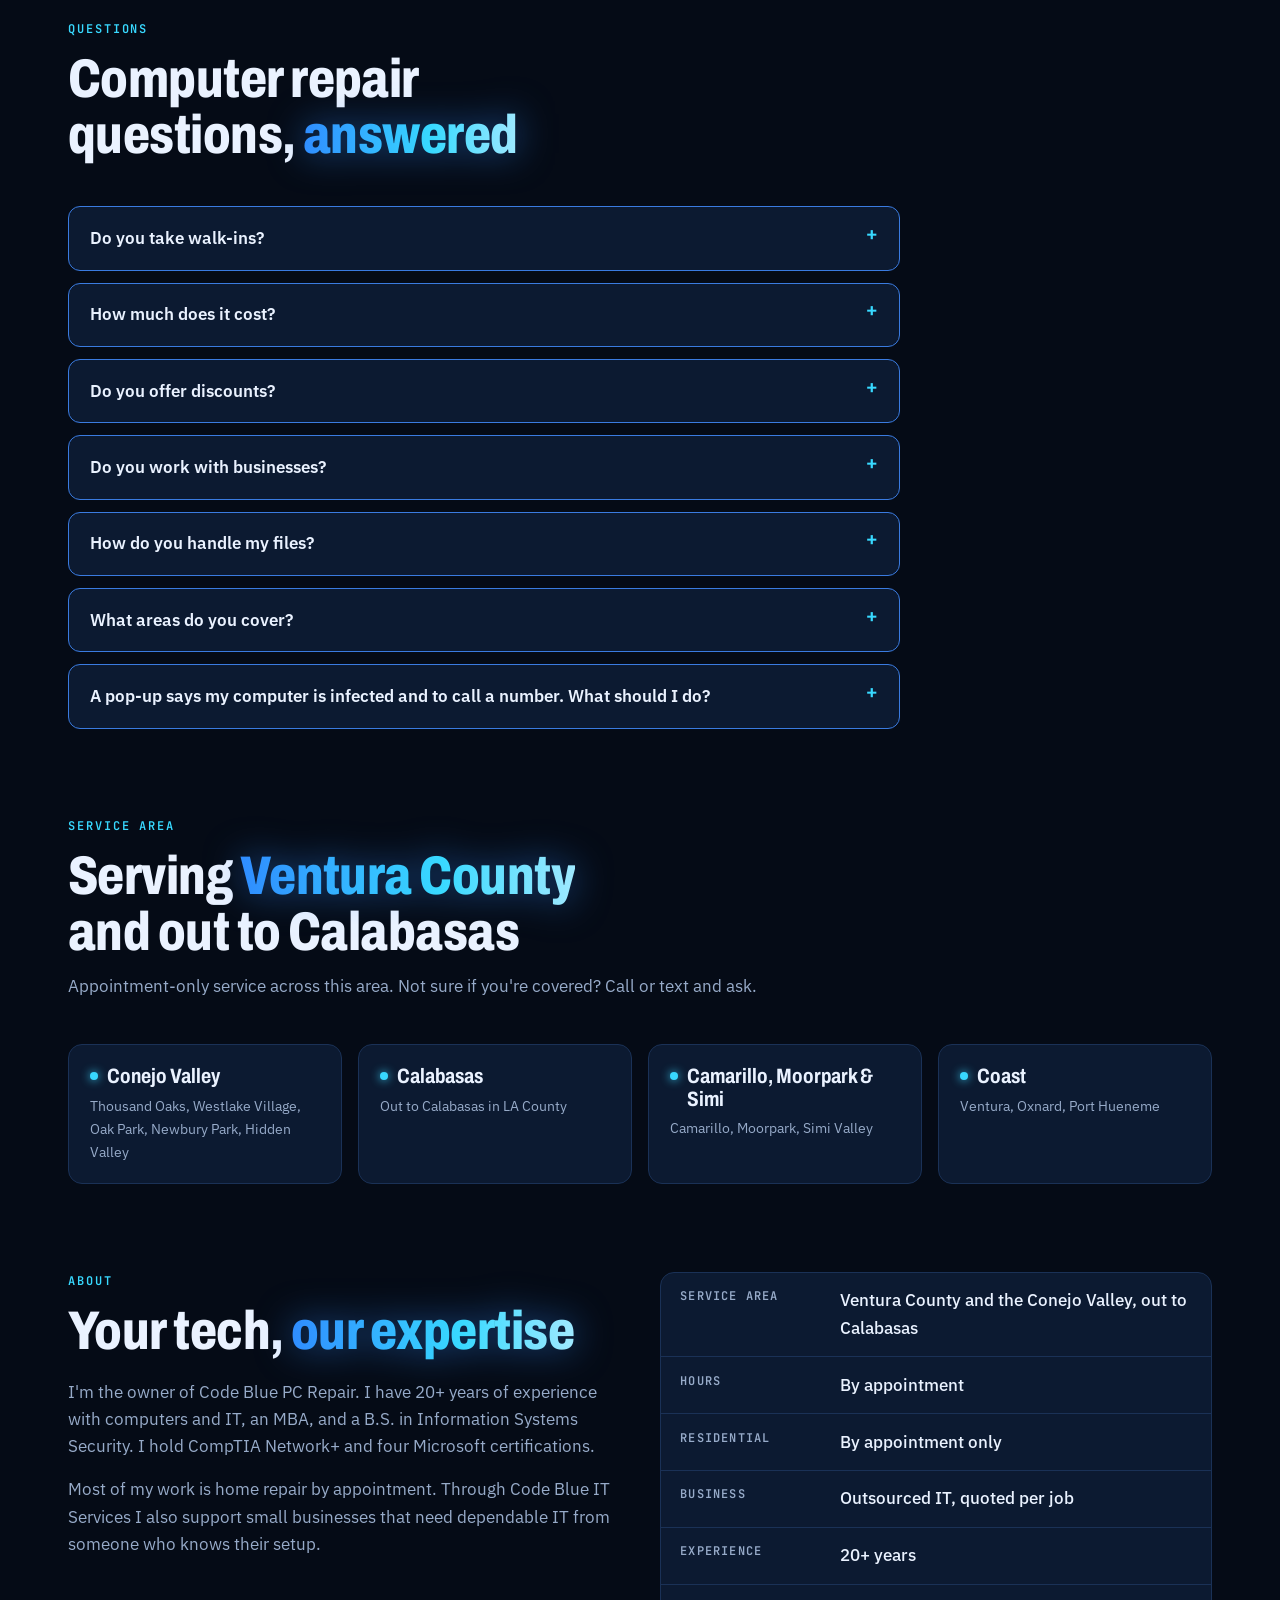
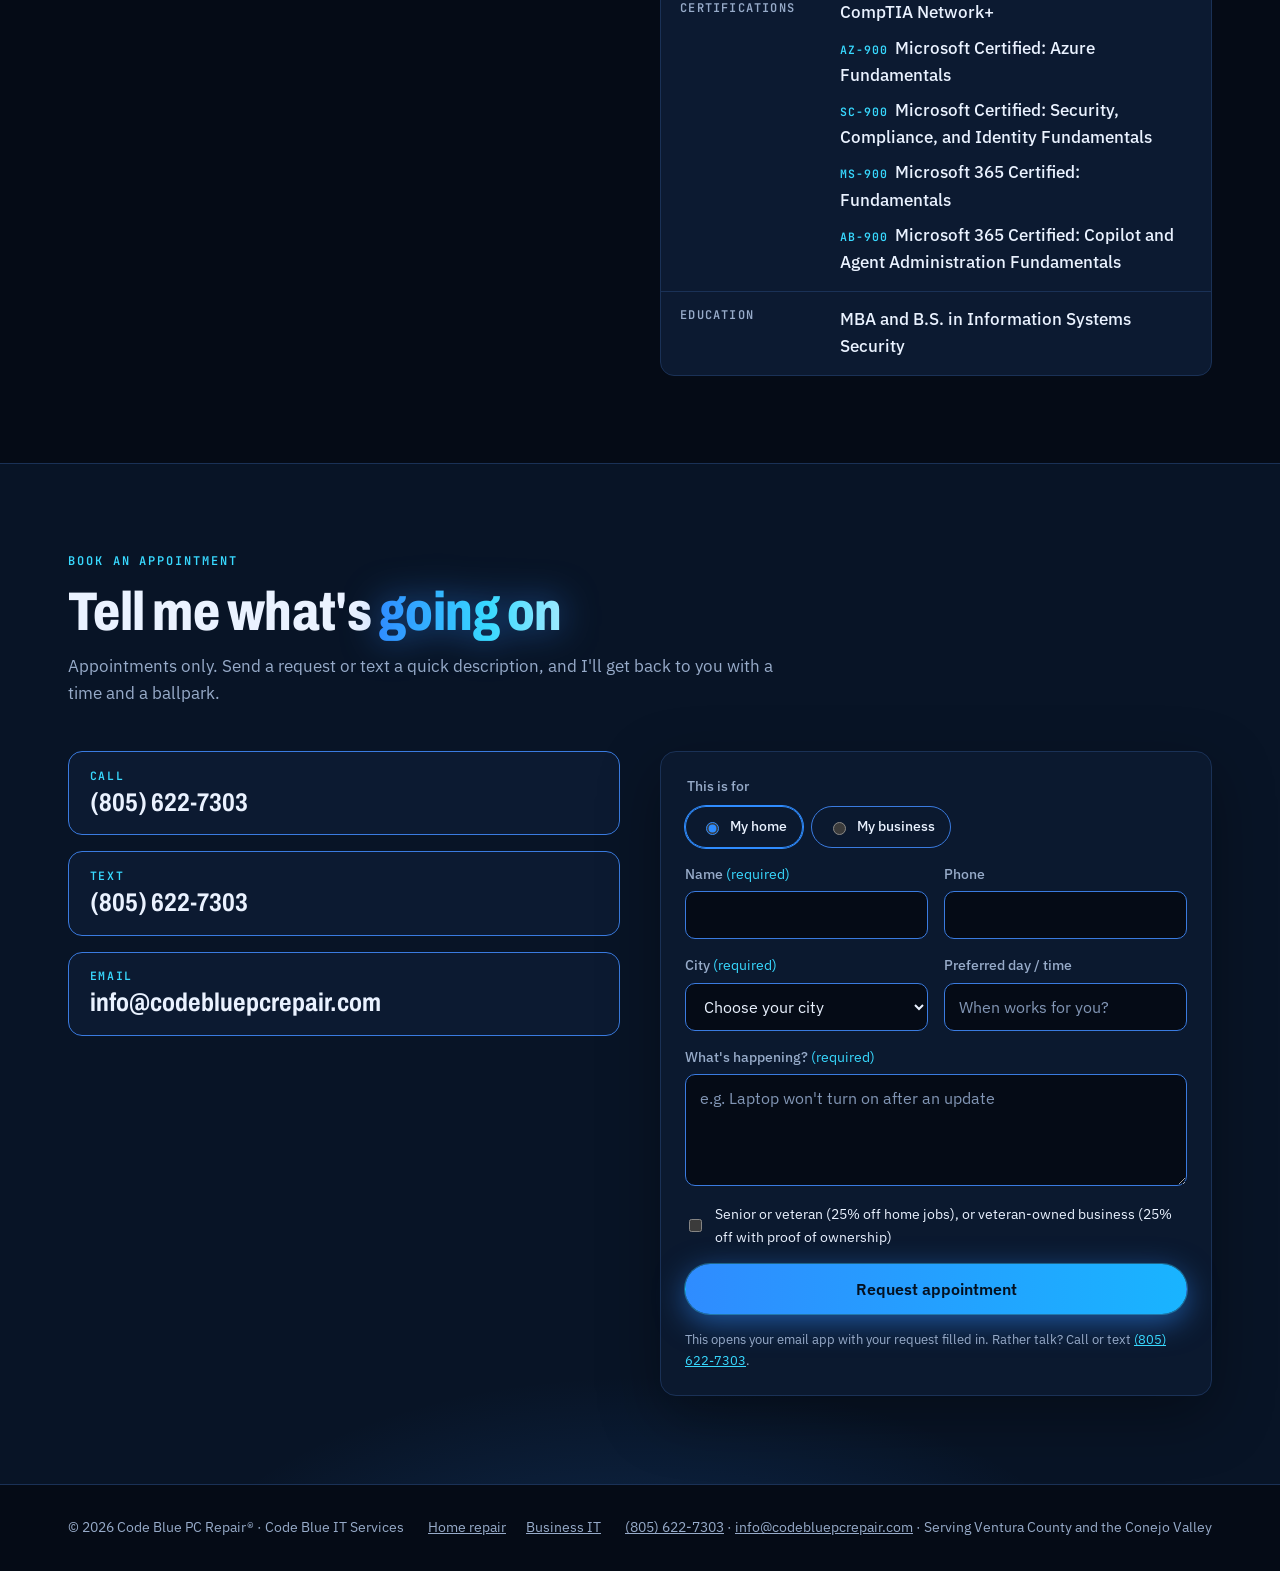
==== commit bc4d060e: "Show the official name next to each Microsoft certification Co-Authored-By: Claude Opus 5.5 <noreply" ====
--- a/index.html
+++ b/index.html
@@ -430,7 +430,7 @@
         <p class="eyebrow">About</p>
         <h2 id="about-title">Your tech, <span class="lit">our expertise</span></h2>
         <div class="body">
-          <p>I'm the owner of Code Blue PC Repair. I have 20+ years of experience with computers and IT, and I hold CompTIA Network+ and four Microsoft certifications (<span class="nowrap">AZ-900</span>, <span class="nowrap">SC-900</span>, <span class="nowrap">MS-900</span> and <span class="nowrap">AB-900</span>), an MBA, and a B.S. in Information Systems Security.</p>
+          <p>I'm the owner of Code Blue PC Repair. I have 20+ years of experience with computers and IT, an MBA, and a B.S. in Information Systems Security. I hold CompTIA Network+ and four Microsoft certifications.</p>
           <p>Most of my work is home repair by appointment. Through Code Blue IT Services I also support small businesses that need dependable IT from someone who knows their setup.</p>
         </div>
       </div>
@@ -440,7 +440,8 @@
         <div><dt>Residential</dt><dd>By appointment only</dd></div>
         <div><dt>Business</dt><dd>Outsourced IT, quoted per job</dd></div>
         <div><dt>Experience</dt><dd>20+ years</dd></div>
-        <div><dt>Credentials</dt><dd>CompTIA Network+; Microsoft <span class="nowrap">AZ-900</span>, <span class="nowrap">SC-900</span>, <span class="nowrap">MS-900</span> and <span class="nowrap">AB-900</span>; MBA</dd></div>
+        <div><dt>Certifications</dt><dd><ul class="certs"><li>CompTIA Network+</li><li><span class="cert-code"><span class="nowrap">AZ-900</span></span>Microsoft Certified: Azure Fundamentals</li><li><span class="cert-code"><span class="nowrap">SC-900</span></span>Microsoft Certified: Security, Compliance, and Identity Fundamentals</li><li><span class="cert-code"><span class="nowrap">MS-900</span></span>Microsoft 365 Certified: Fundamentals</li><li><span class="cert-code"><span class="nowrap">AB-900</span></span>Microsoft 365 Certified: Copilot and Agent Administration Fundamentals</li></ul></dd></div>
+        <div><dt>Education</dt><dd>MBA and B.S. in Information Systems Security</dd></div>
       </dl>
     </div>
   </section>
--- a/site.css
+++ b/site.css
@@ -224,6 +224,8 @@
 .facts div:first-child { border-top: 0; }
 .facts dt { font: 600 0.75rem/1.6 var(--mono); text-transform: uppercase; letter-spacing: 0.1em; color: var(--muted); }
 .facts dd { margin: 0; font-weight: 500; min-width: 0; overflow-wrap: anywhere; }
+.certs { list-style: none; margin: 0; padding: 0; display: grid; gap: 0.5rem; }
+.cert-code { font: 600 0.72rem/1 var(--mono); color: var(--cyan); letter-spacing: 0.08em; white-space: nowrap; margin-right: 0.45rem; }
 @container (max-width: 30rem) { .facts div { grid-template-columns: 1fr; gap: 0.2rem; } }
 
 /* Booking */
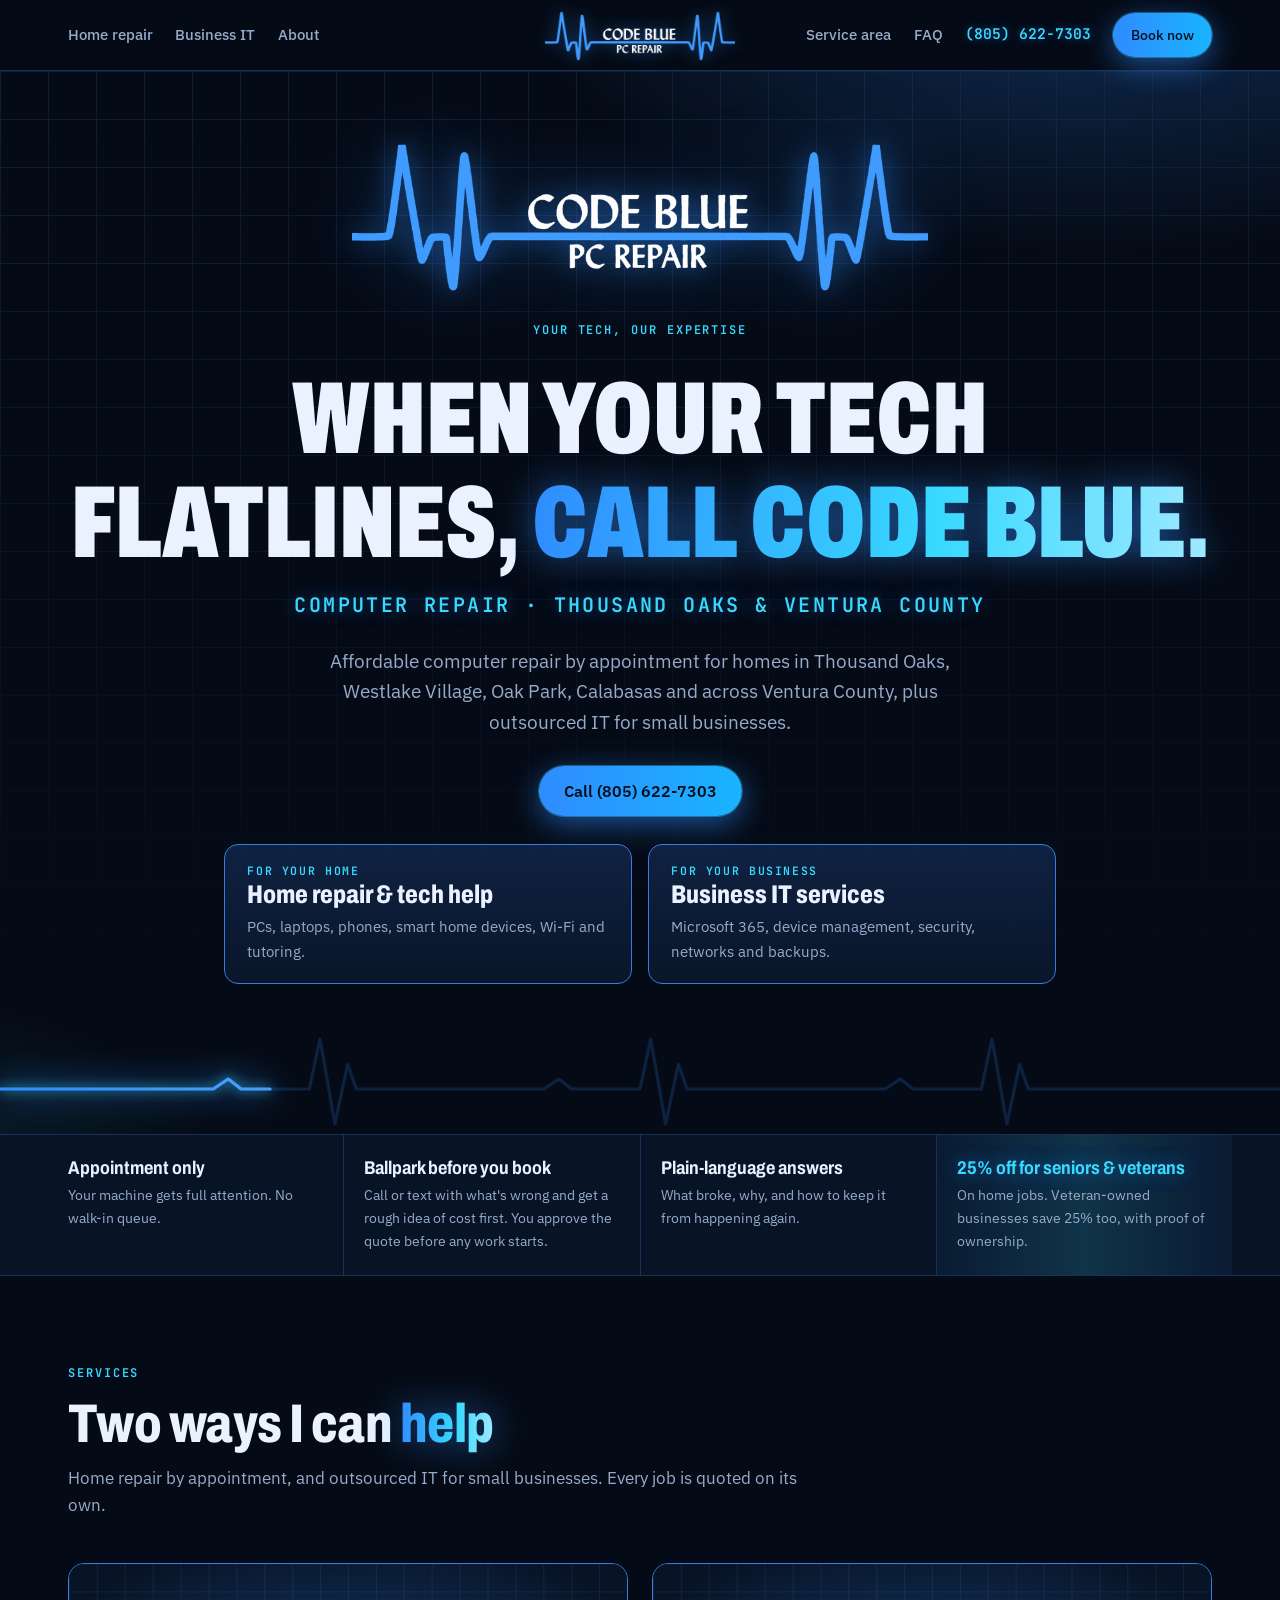
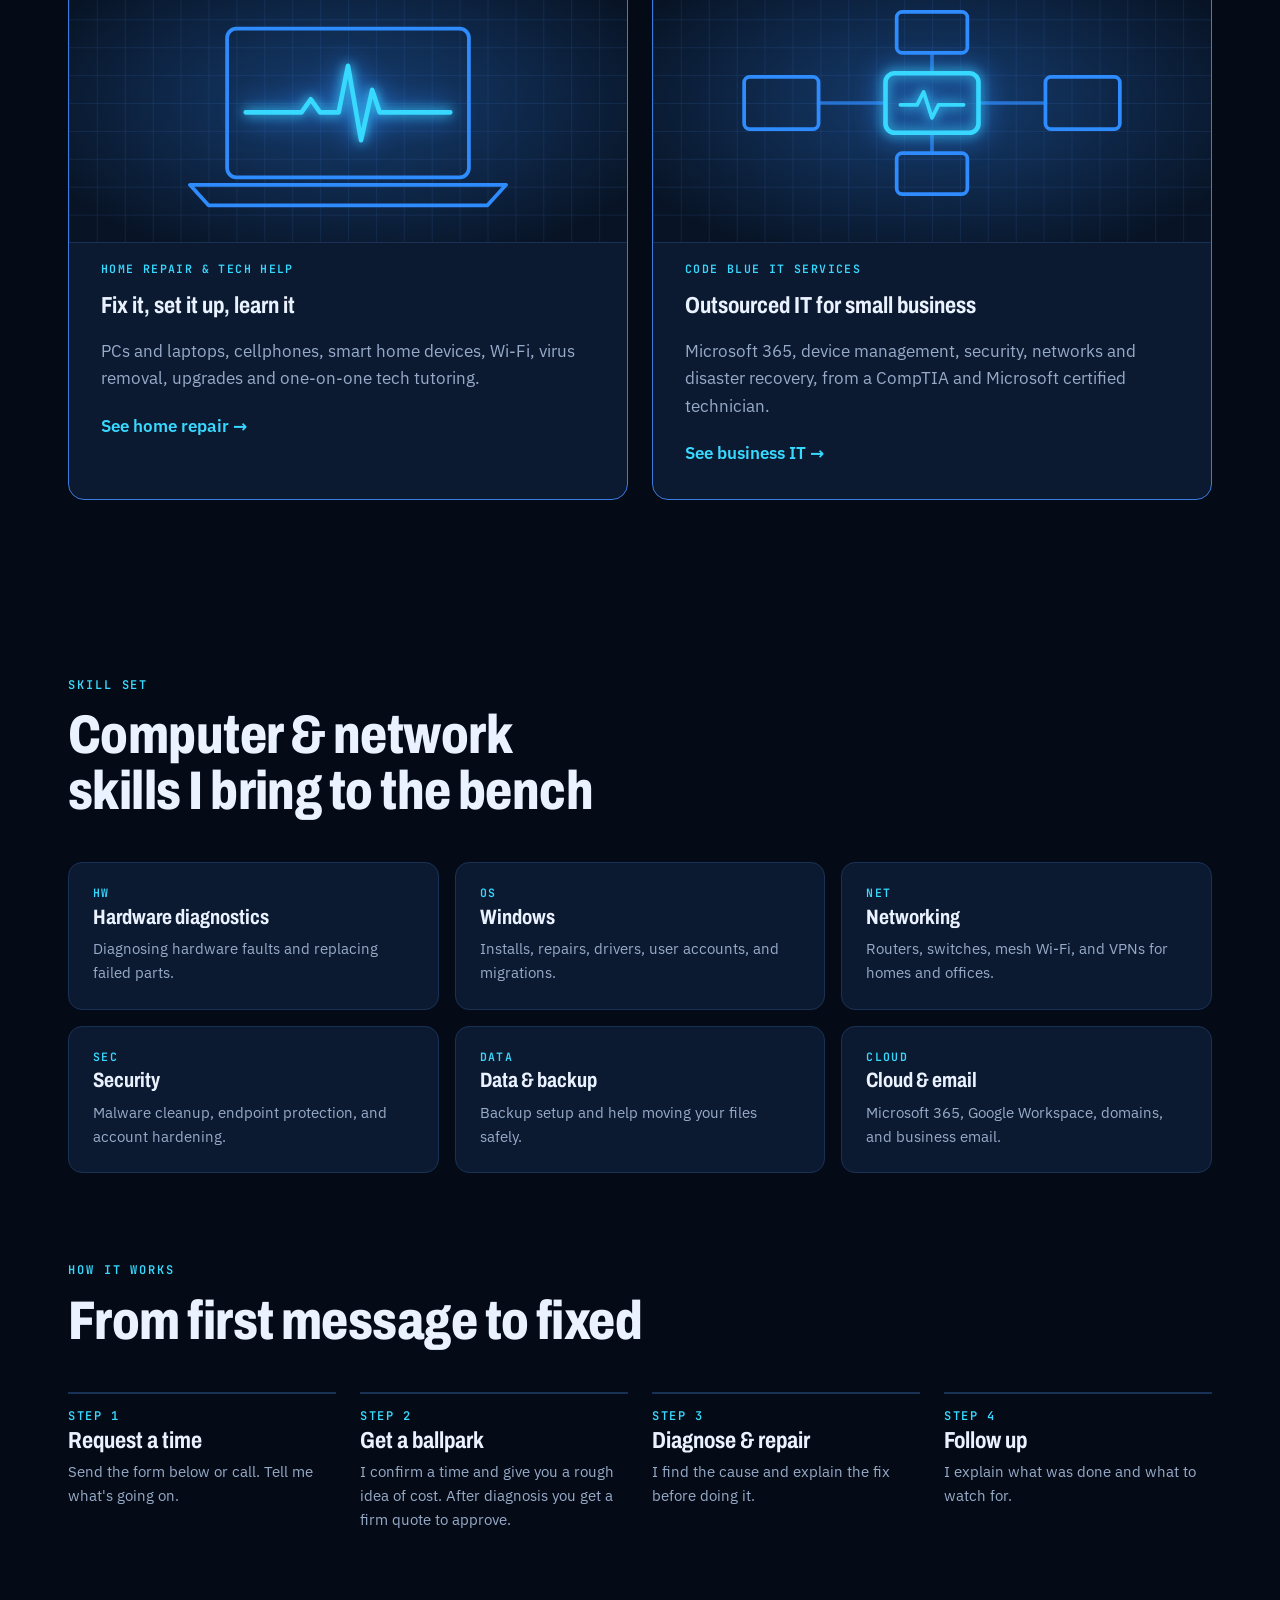
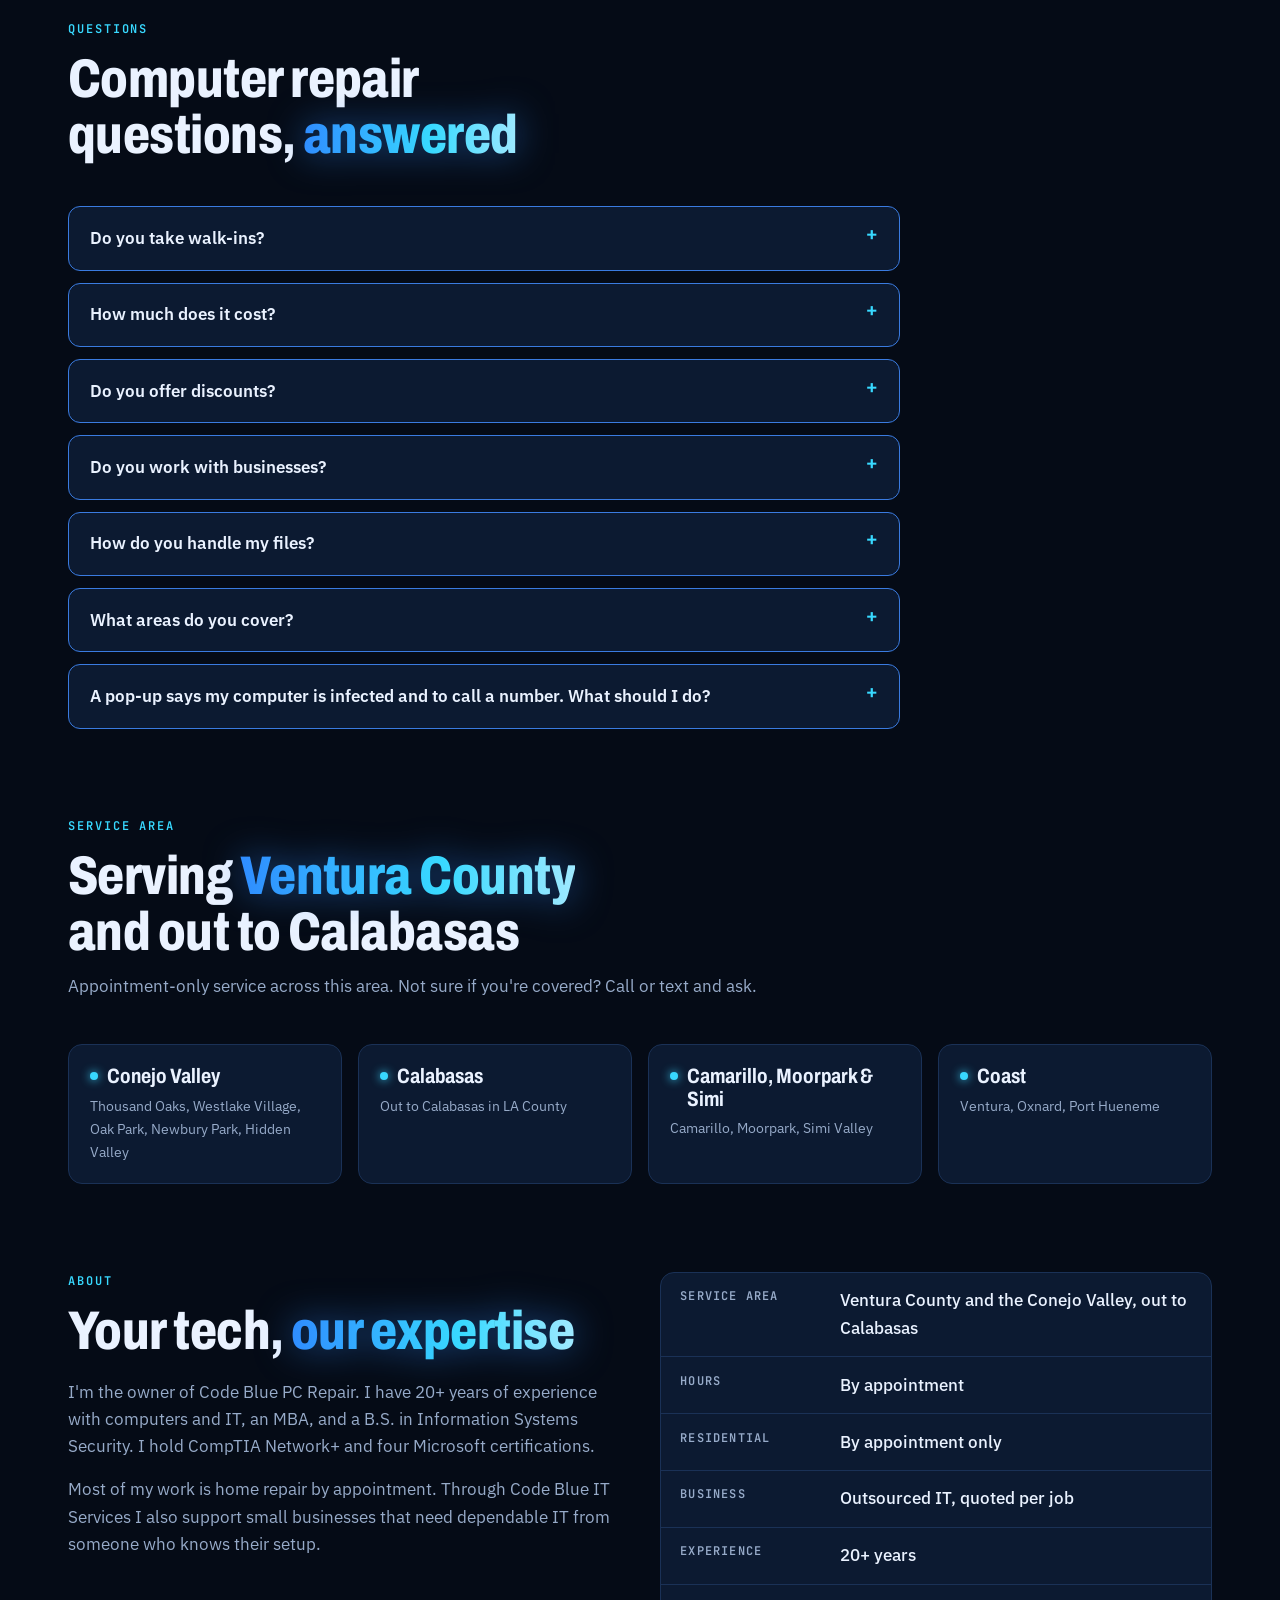
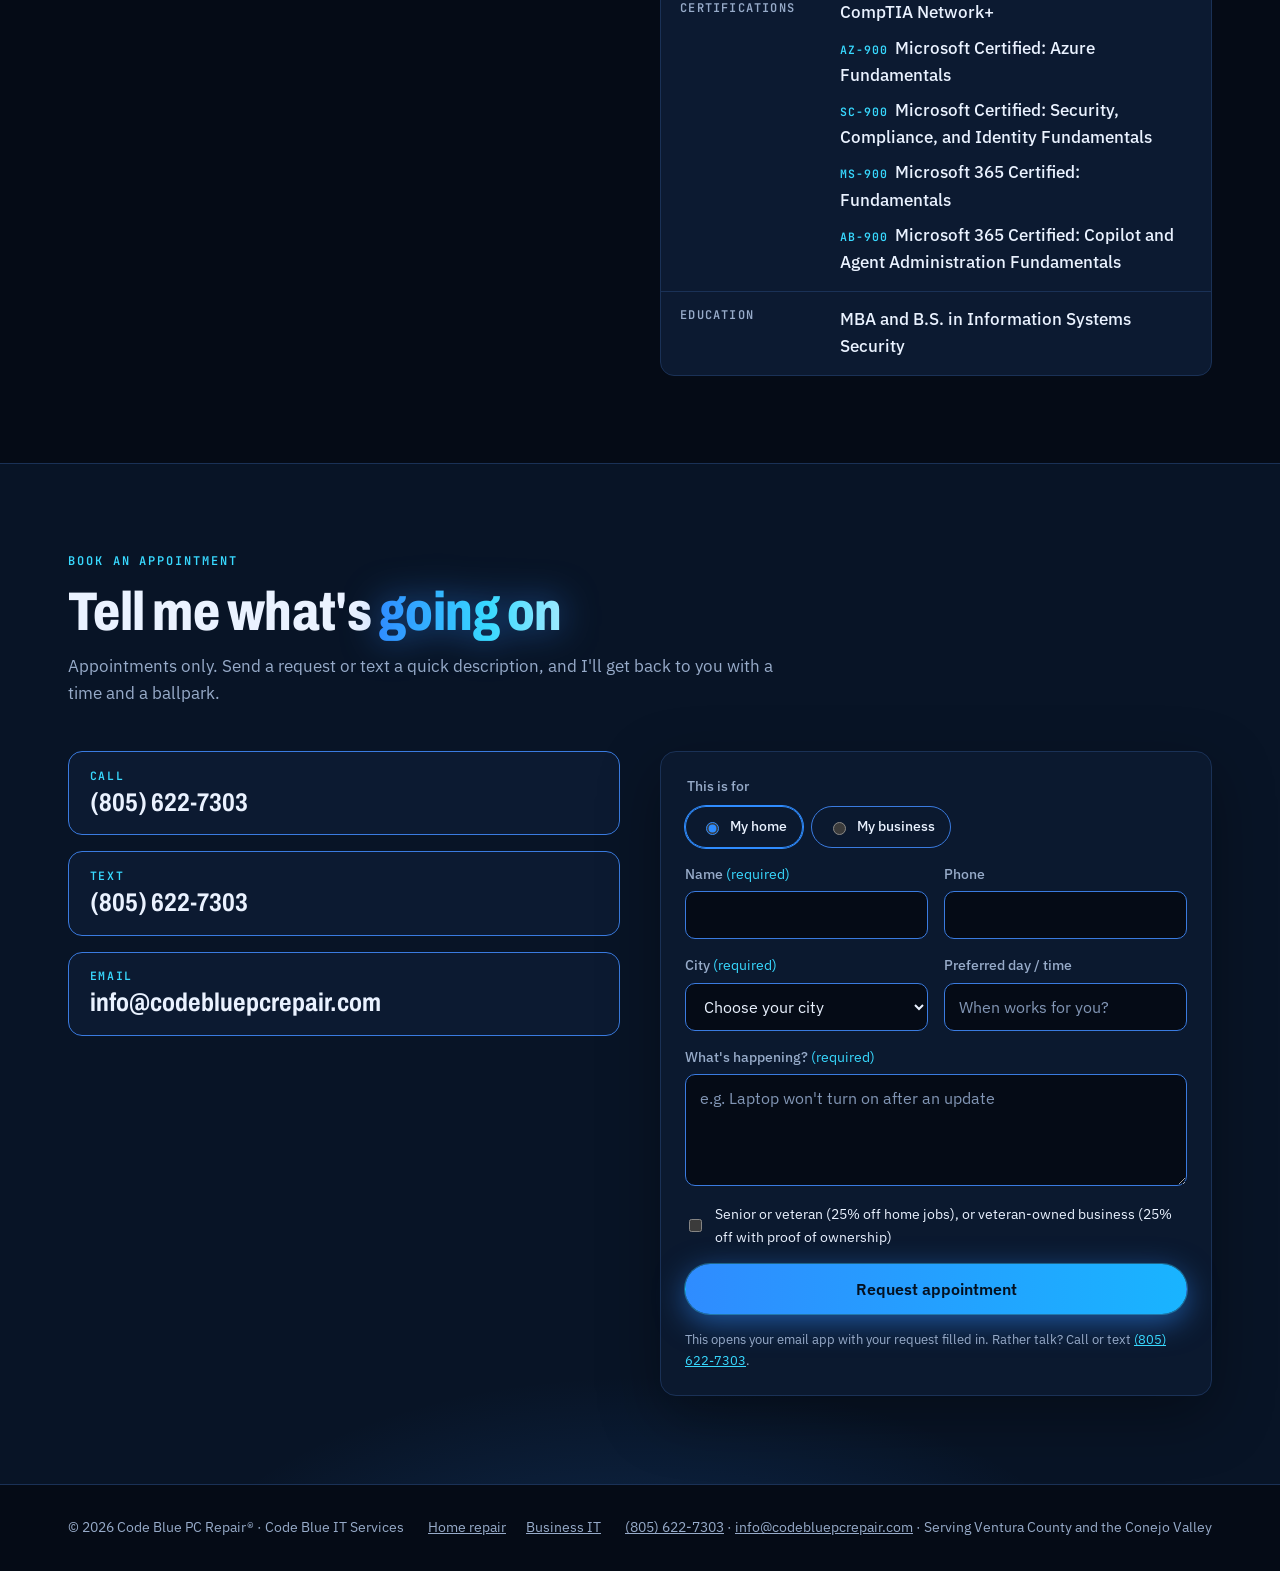
==== commit a02b1f60: "Remove the pause button from the heartbeat pulse Co-Authored-By: Claude Opus 5.5 <noreply@anthropic." ====
--- a/index.html
+++ b/index.html
@@ -319,7 +319,6 @@
       <path class="base" d="M0 65 H200 l14 -10 l12 10 H290 l10 -50 l14 85 l12 -60 l8 25 H510 l14 -10 l12 10 H600 l10 -50 l14 85 l12 -60 l8 25 H830 l14 -10 l12 10 H920 l10 -50 l14 85 l12 -60 l8 25 H1200"/>
       <path class="beam" d="M0 65 H200 l14 -10 l12 10 H290 l10 -50 l14 85 l12 -60 l8 25 H510 l14 -10 l12 10 H600 l10 -50 l14 85 l12 -60 l8 25 H830 l14 -10 l12 10 H920 l10 -50 l14 85 l12 -60 l8 25 H1200"/>
     </svg>
-    <button class="beat-toggle" type="button" hidden>Pause motion</button>
   </section>
 
   <div class="promise">
--- a/site.css
+++ b/site.css
@@ -113,9 +113,9 @@
 .trace .base { stroke: rgba(47,140,255,.18); }
 .trace .beam { stroke: url(#beam); stroke-dasharray: 260 2400; stroke-dashoffset: 0; filter: drop-shadow(0 0 6px var(--cyan)) drop-shadow(0 0 16px var(--electric)); }
 @media (prefers-reduced-motion: no-preference) {
-  /* Loops nonstop while on screen; the Pause motion button stops it (motion longer than 5s needs a pause control). */
+  /* Loops nonstop while on screen, with no pause button (David's call). Off screen it rests; reduced motion gets a still line. */
   .trace .beam { animation: sweep 2.4s linear infinite; }
-  .trace.paused .beam, .trace.user-paused .beam { animation-play-state: paused; }
+  .trace.paused .beam { animation-play-state: paused; }
   @keyframes sweep { from { stroke-dashoffset: 260; } to { stroke-dashoffset: -2400; } }
   @keyframes sweep-m { from { stroke-dashoffset: -250; } to { stroke-dashoffset: -1500; } }
   @keyframes sweep-sm { from { stroke-dashoffset: -260; } to { stroke-dashoffset: -1300; } }
@@ -123,8 +123,6 @@
   @media (max-width: 440px) { .trace .beam { animation: sweep-sm 1.2s linear infinite; } }
 }
 @media (prefers-reduced-motion: reduce) { .trace .beam { stroke-dasharray: none; } }
-.beat-toggle { position: absolute; right: max(1rem, env(safe-area-inset-right)); bottom: 0.6rem; z-index: 1; min-height: 2rem; padding: 0.35rem 0.8rem; border-radius: 999px; border: 1px solid var(--click-line); background: rgba(5,11,22,.75); color: var(--muted); font: 600 0.68rem/1 var(--mono); letter-spacing: 0.12em; text-transform: uppercase; cursor: pointer; }
-.beat-toggle:hover { color: var(--ink); border-color: var(--electric); }
 
 /* Commitments strip */
 .promise { border-block: 1px solid var(--line); background: var(--bg-2); }
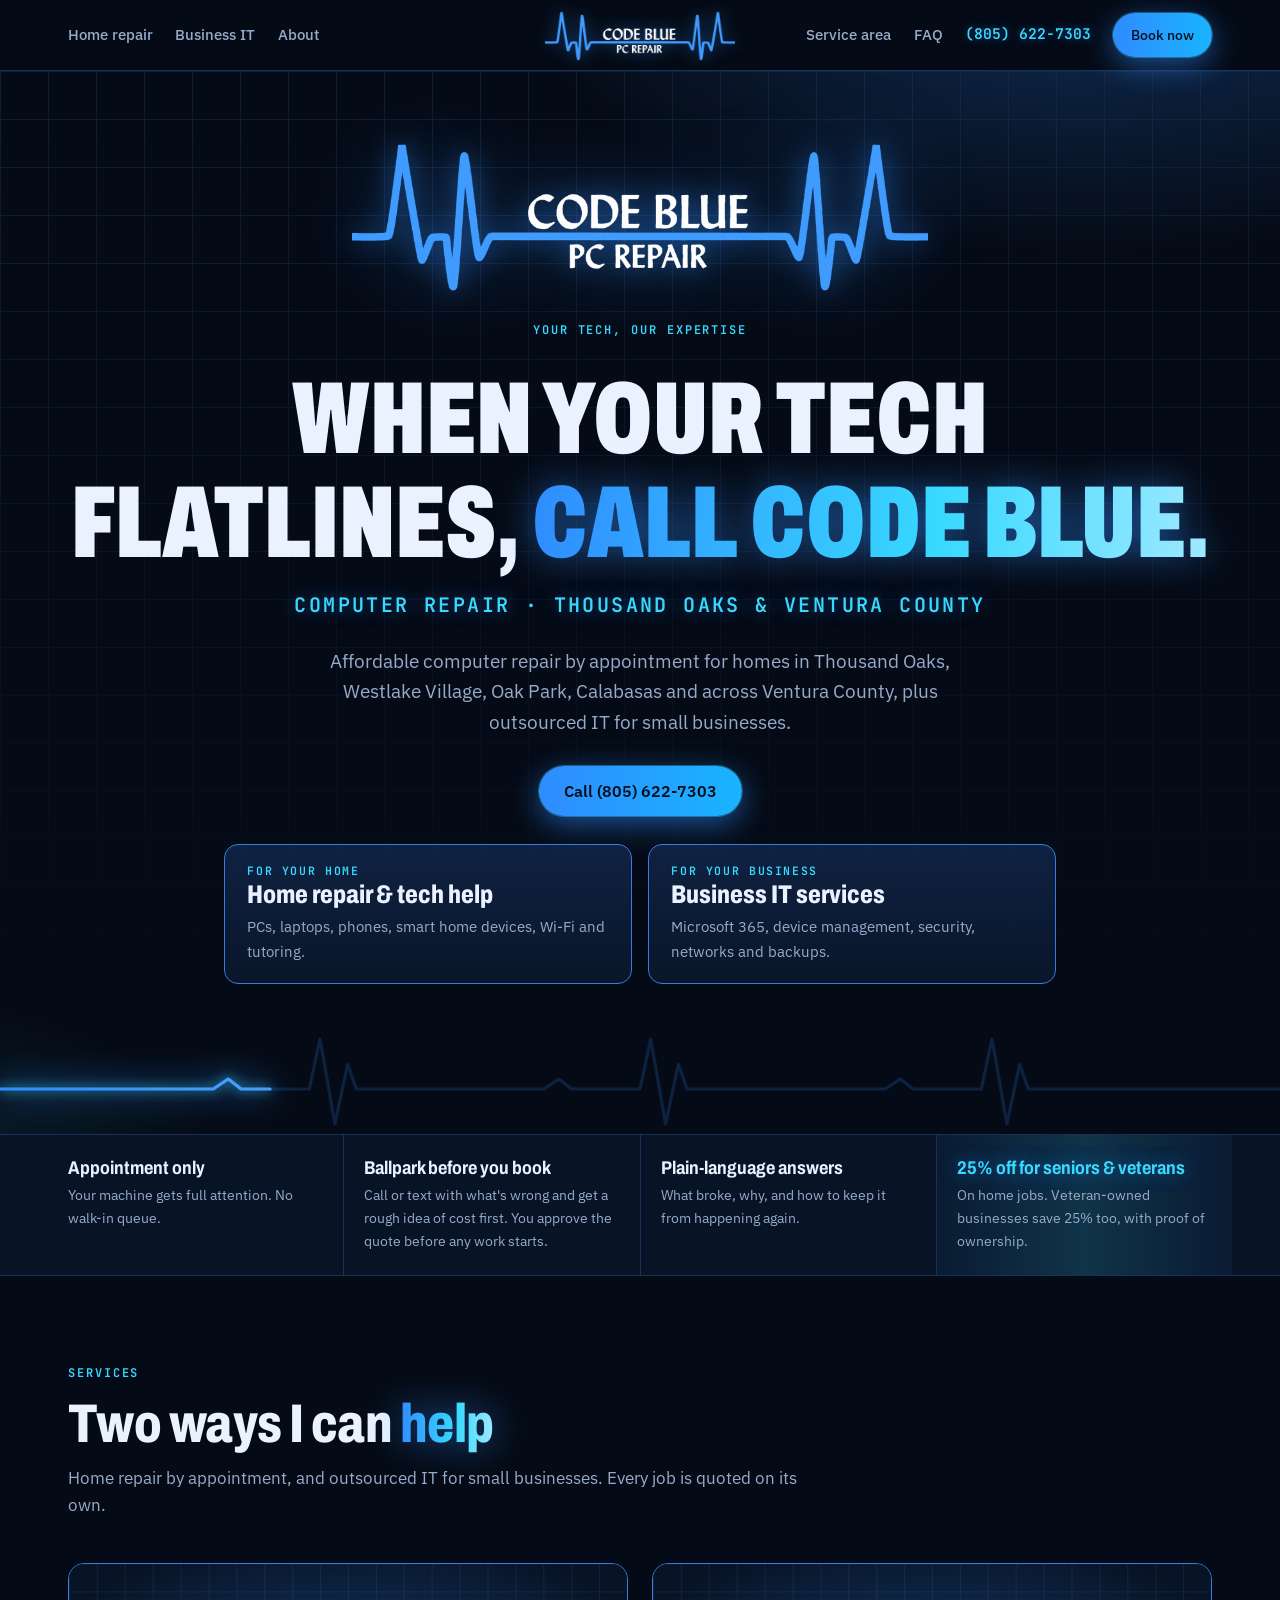
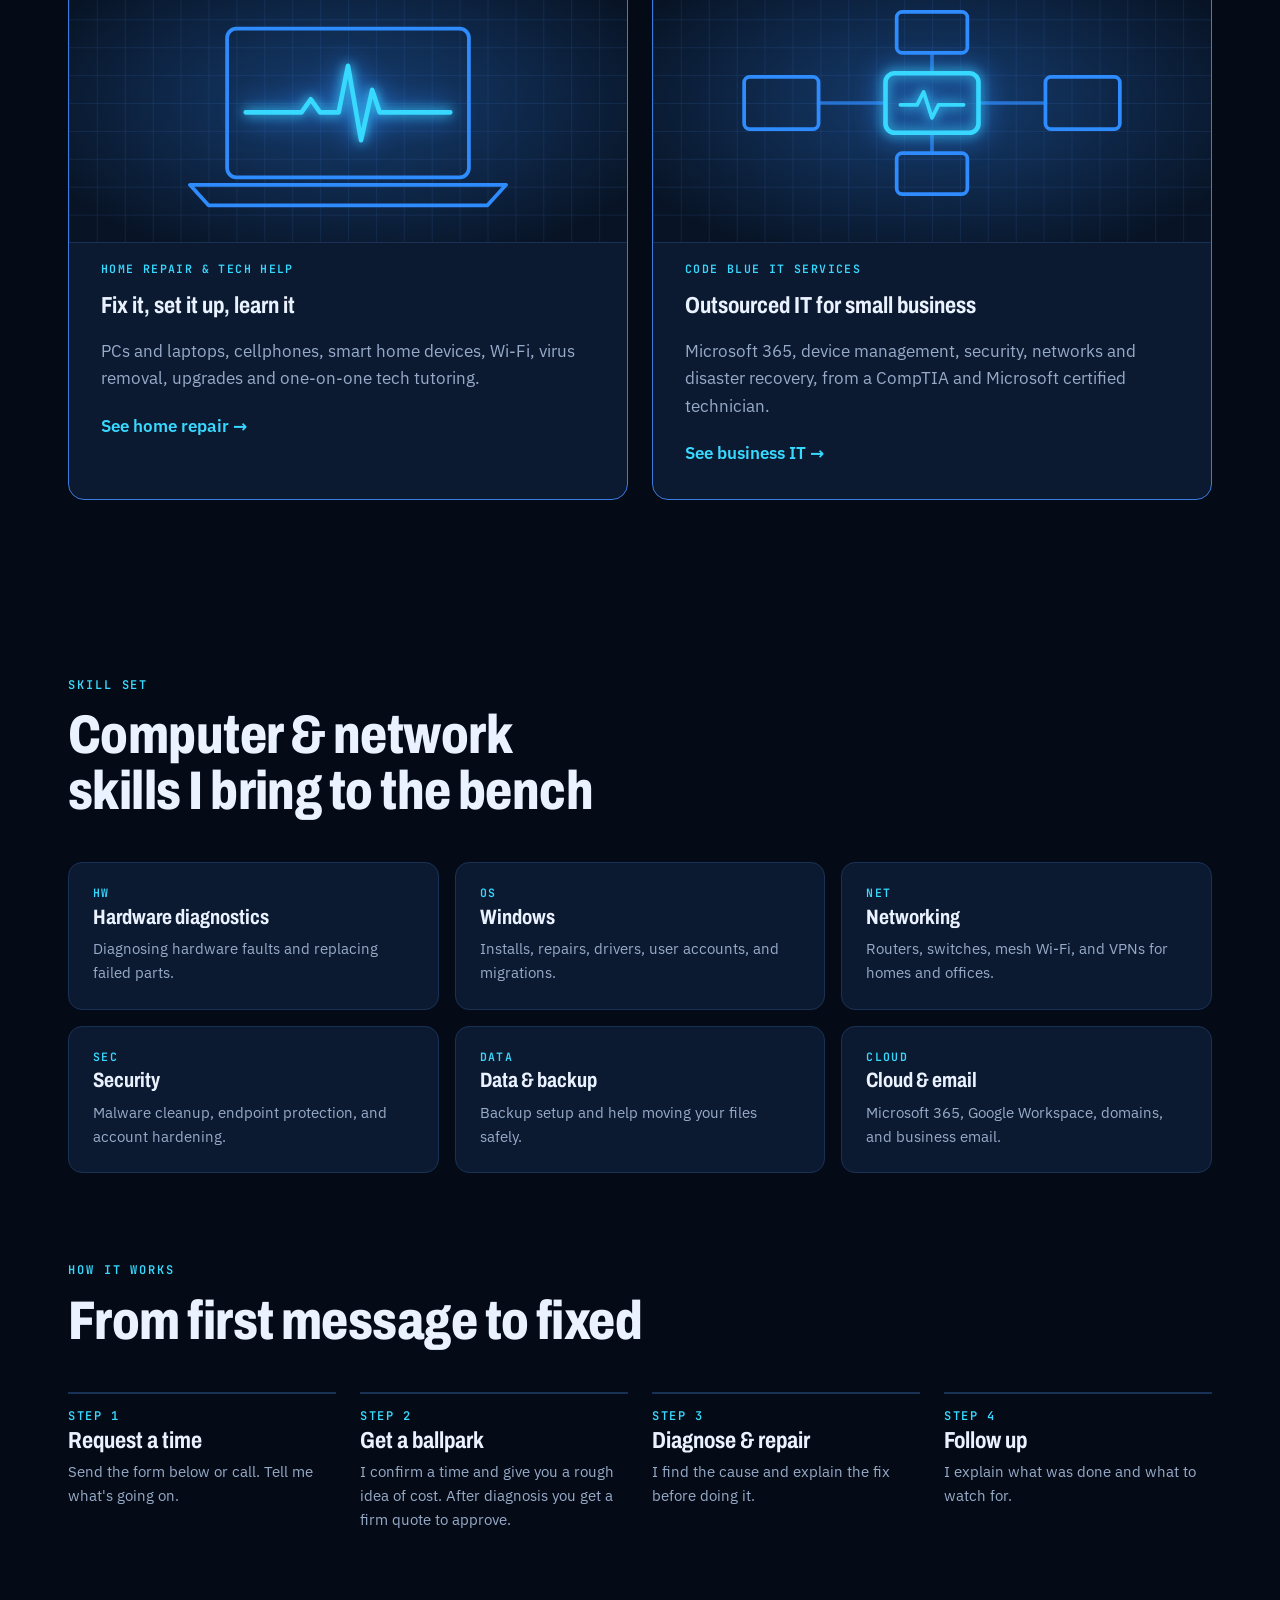
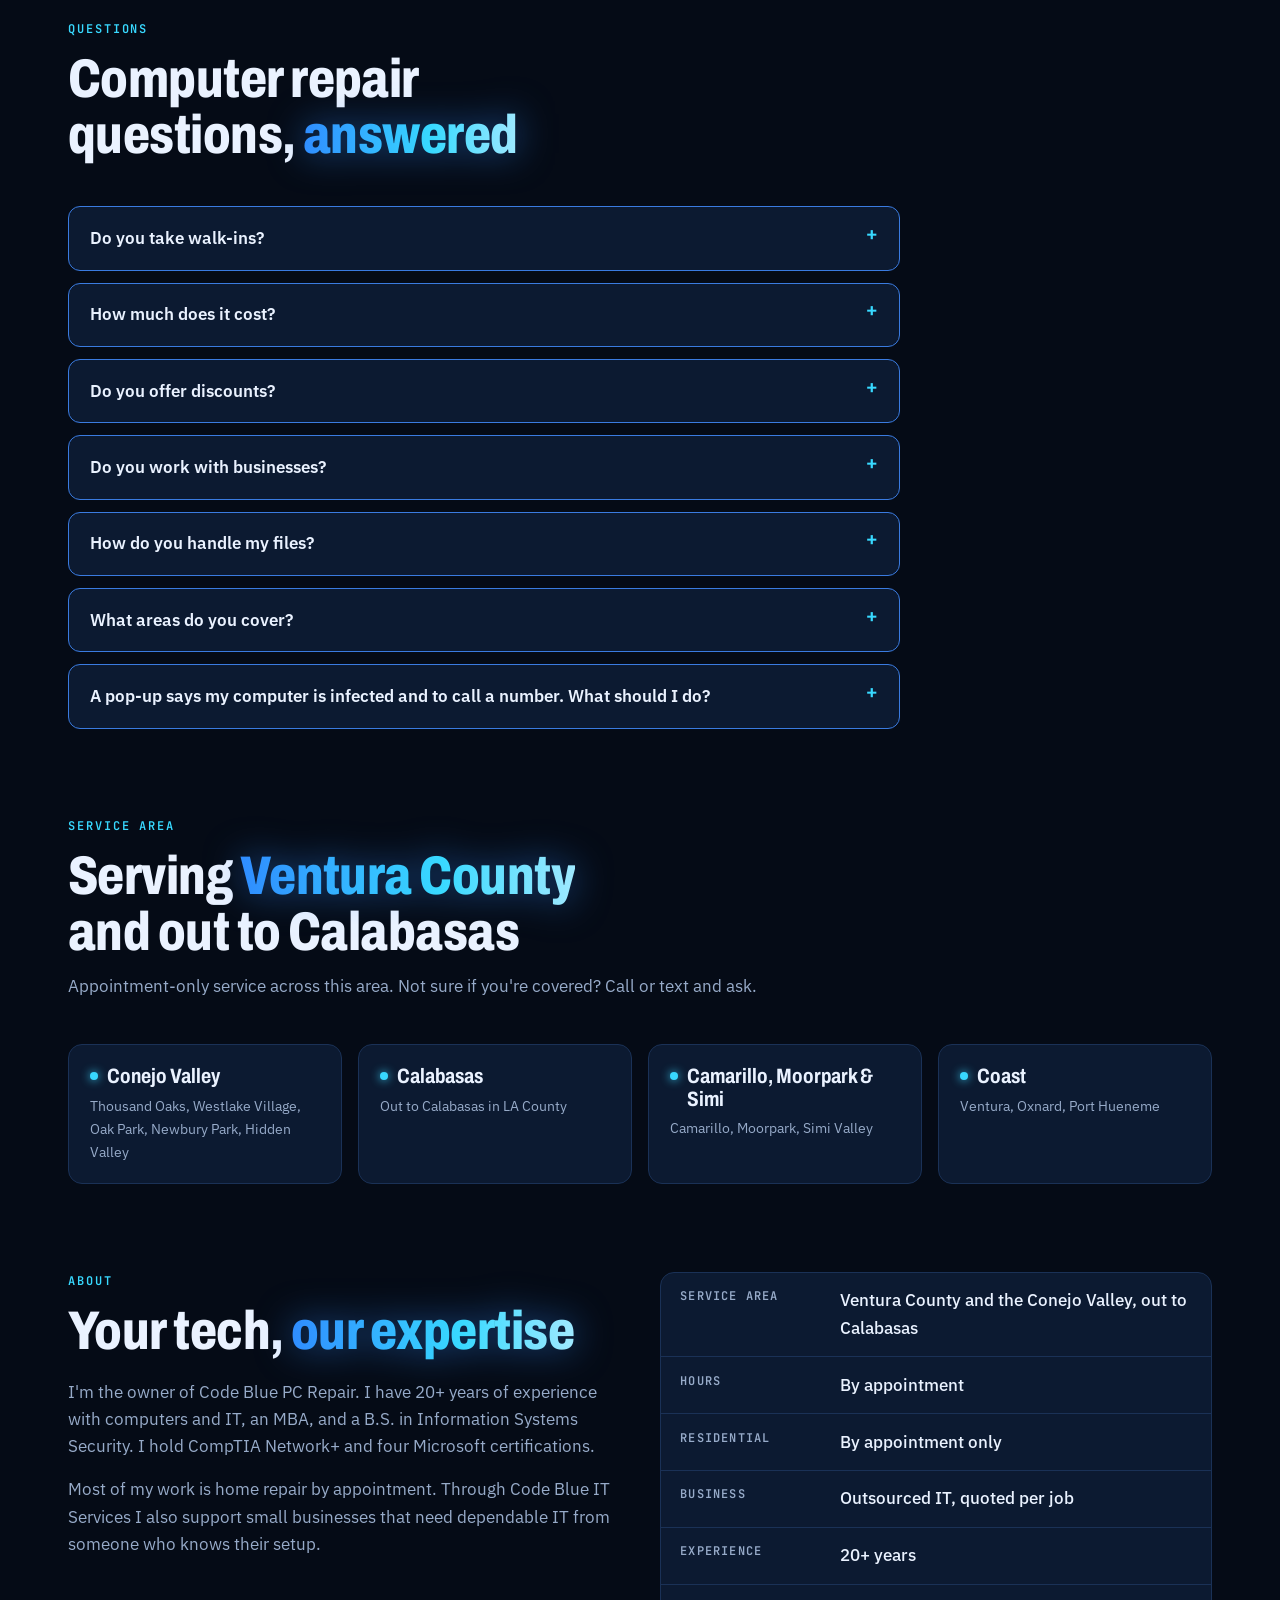
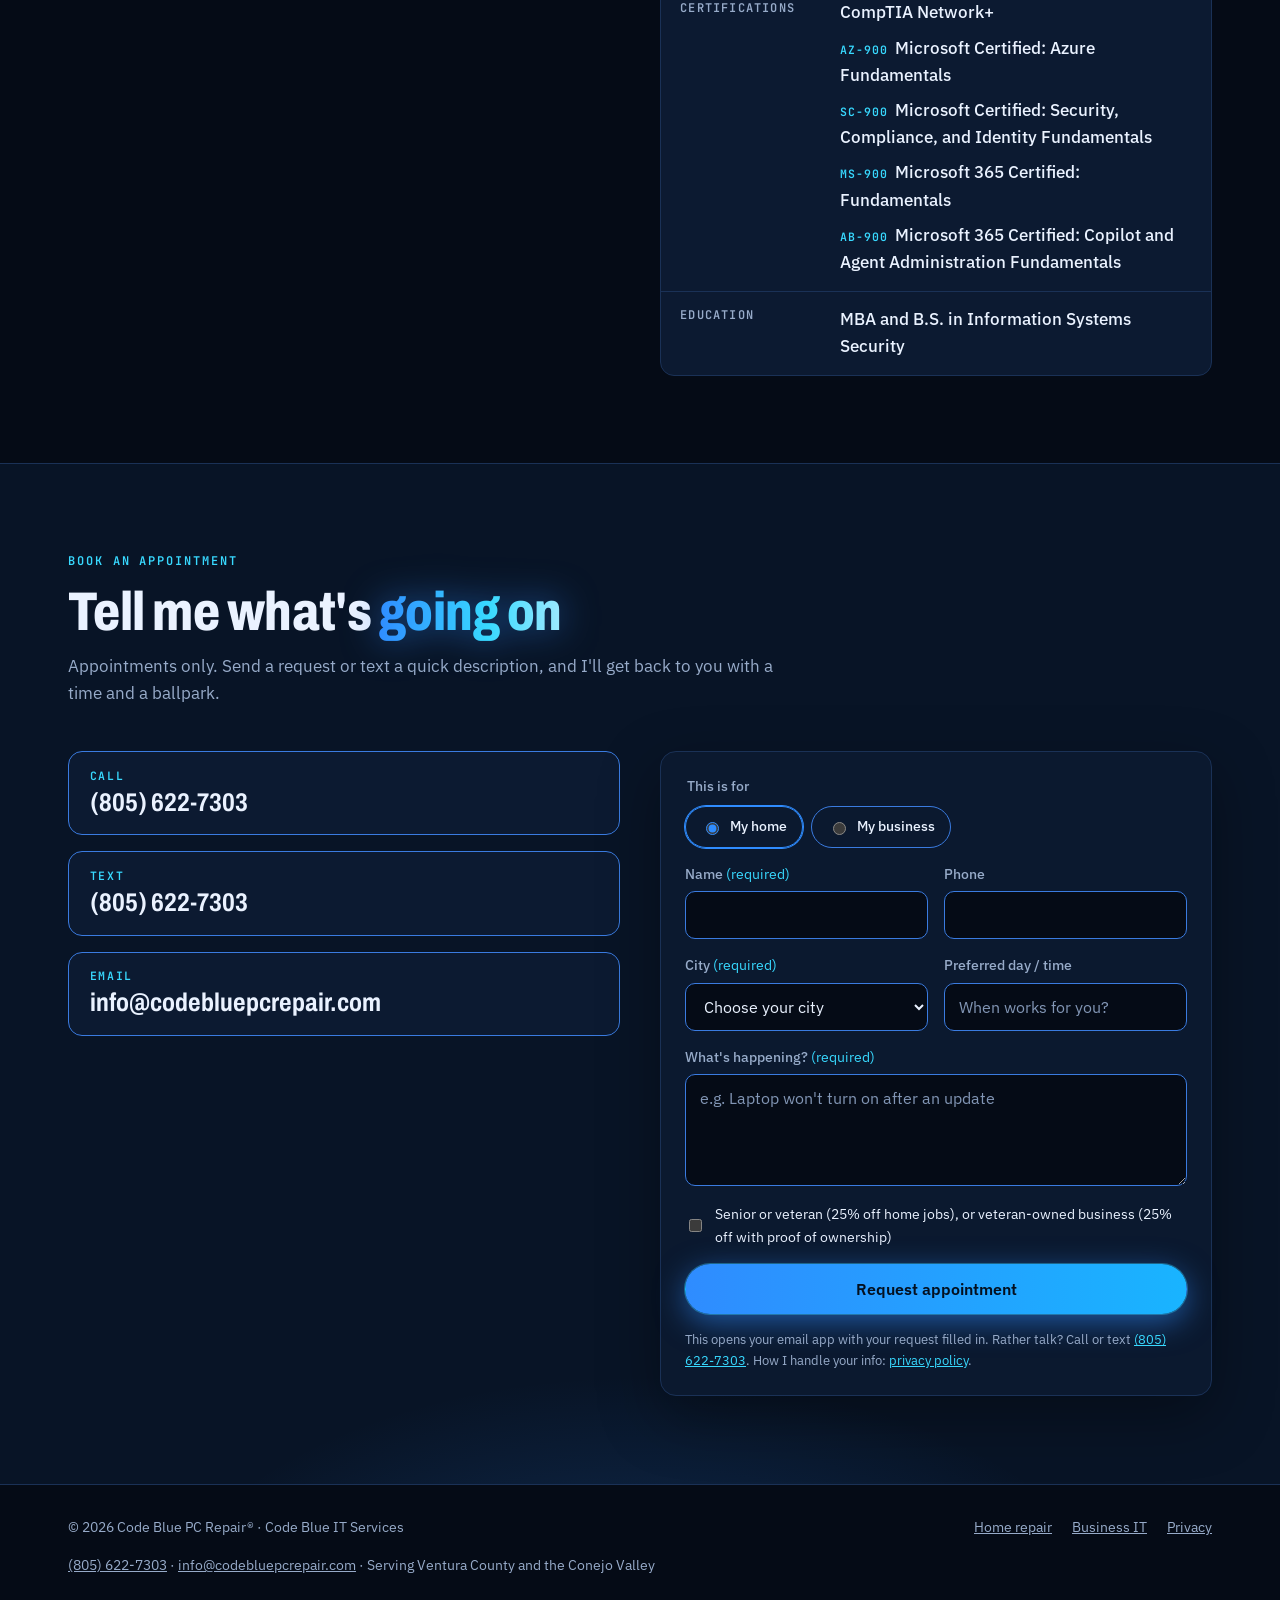
==== commit 02eb03d5: "Add a privacy policy page and link it from every footer and the booking form Co-Authored-By: Claude " ====
--- a/index.html
+++ b/index.html
@@ -487,7 +487,7 @@
             <p>Nothing opened? Copy your request and email it to <a href="mailto:info@codebluepcrepair.com">info@codebluepcrepair.com</a>, or call or text <a href="tel:+18056227303">(805) 622-7303</a>.</p>
             <button type="button" class="btn btn-primary" id="copy-req">Copy my request</button>
           </div>
-          <p class="fine">This opens your email app with your request filled in. Rather talk? Call or text <a href="tel:+18056227303">(805) 622-7303</a>.</p>
+          <p class="fine">This opens your email app with your request filled in. Rather talk? Call or text <a href="tel:+18056227303">(805) 622-7303</a>. How I handle your info: <a href="/privacy/">privacy policy</a>.</p>
         </form>
       </div>
     </div>
@@ -497,7 +497,7 @@
 <footer>
   <div class="wrap">
     <span>&copy; <span id="yr">2026</span> Code Blue PC Repair&reg; &middot; Code Blue IT Services</span>
-    <nav aria-label="Pages"><a href="/home-repair/">Home repair</a><a href="/business-it/">Business IT</a></nav>
+    <nav aria-label="Pages"><a href="/home-repair/">Home repair</a><a href="/business-it/">Business IT</a><a href="/privacy/">Privacy</a></nav>
     <span><a href="tel:+18056227303">(805) 622-7303</a> &middot; <a href="mailto:info@codebluepcrepair.com">info@codebluepcrepair.com</a> &middot; Serving Ventura County and the Conejo Valley</span>
   </div>
 </footer>
--- a/site.css
+++ b/site.css
@@ -217,6 +217,14 @@
 .about h2 { margin-block: 0.85rem 1.25rem; }
 .about p + p { margin-top: 1rem; }
 .about .body { color: var(--muted); }
+/* Privacy page */
+.legal { padding-top: 3.5rem; }
+.legal-body { max-width: 46rem; display: grid; gap: 2.5rem; }
+.legal h2 { font-size: clamp(1.6rem, 3.6vw, 2.2rem); margin-bottom: 0.75rem; }
+.legal p, .legal li { color: var(--muted); }
+.legal p + p { margin-top: 0.85rem; }
+.legal ul { margin: 0.85rem 0 0; padding-left: 1.2rem; display: grid; gap: 0.6rem; }
+.legal strong { color: var(--ink); }
 .facts { margin: 0; border: 1px solid var(--line); border-radius: 14px; background: var(--panel); overflow: hidden; container-type: inline-size; }
 .facts div { display: grid; grid-template-columns: 9rem 1fr; gap: 1rem; padding: 0.9rem 1.2rem; border-top: 1px solid var(--line); }
 .facts div:first-child { border-top: 0; }
